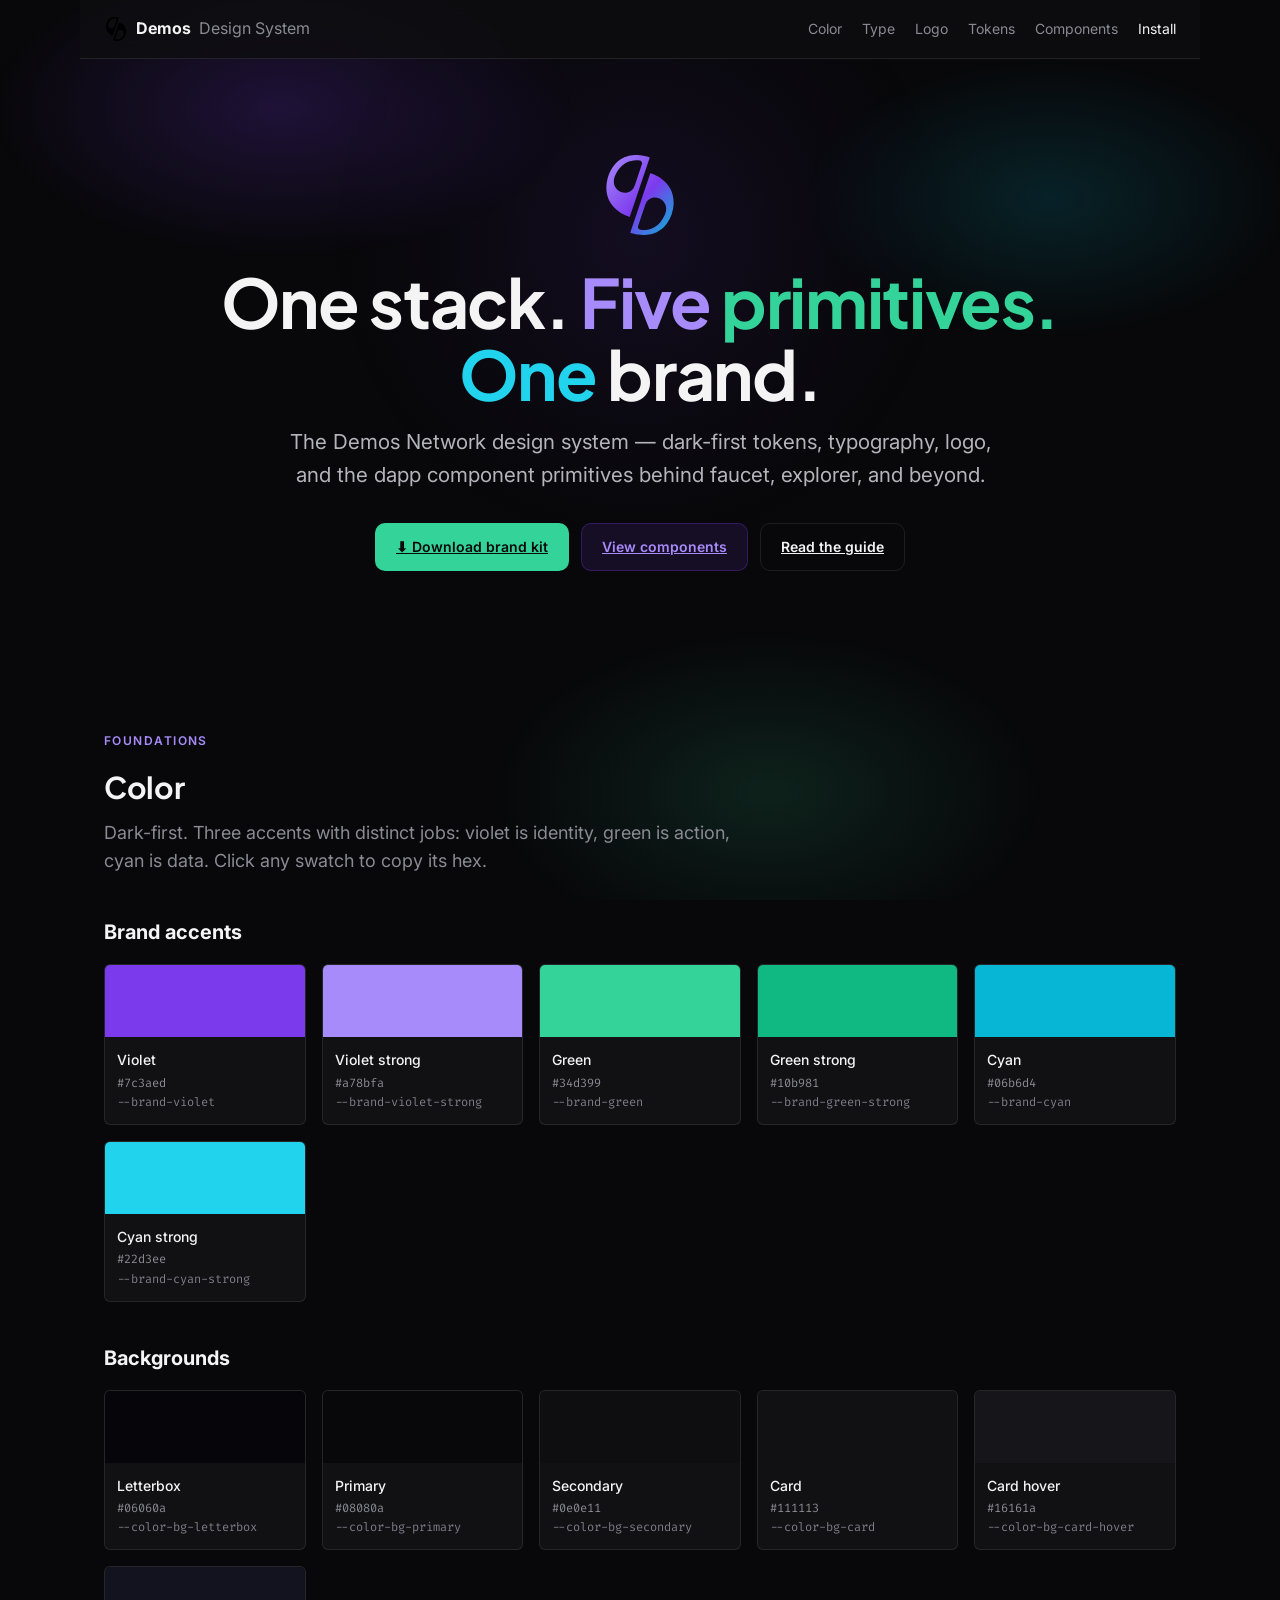
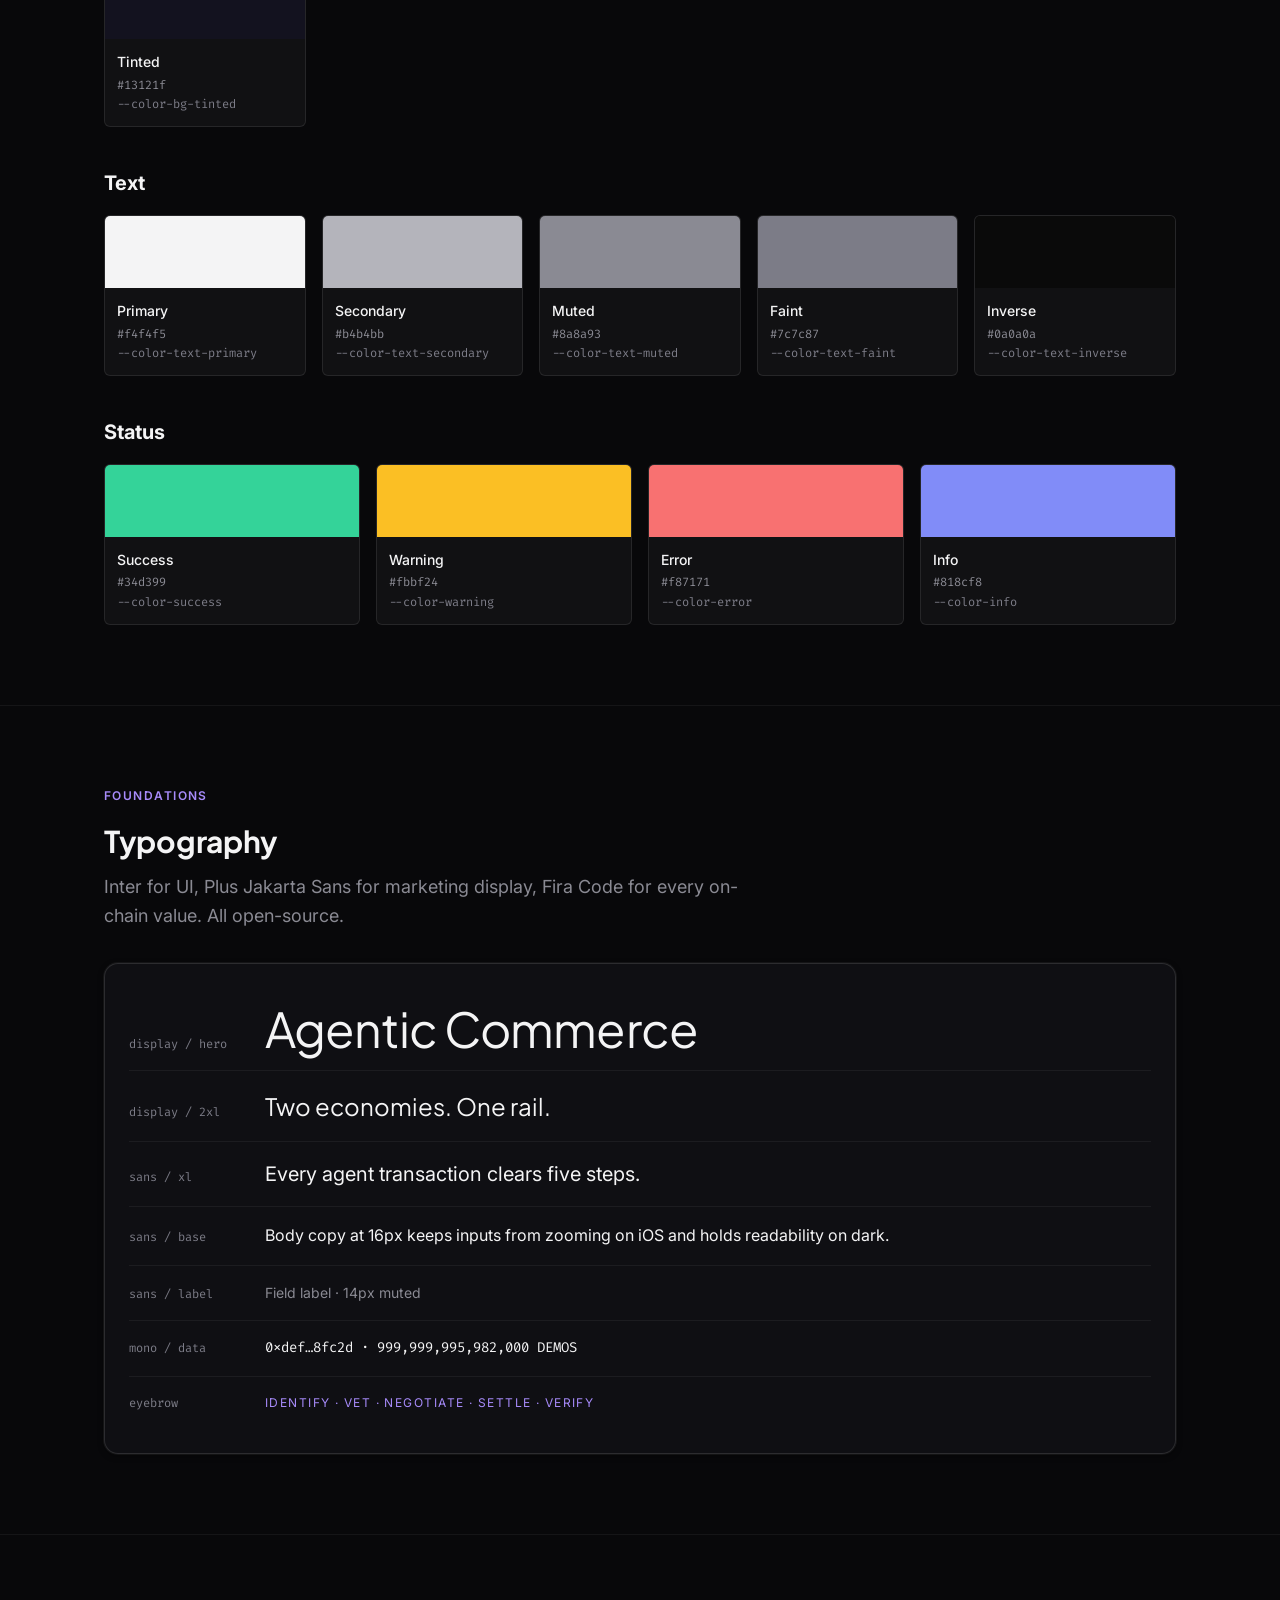
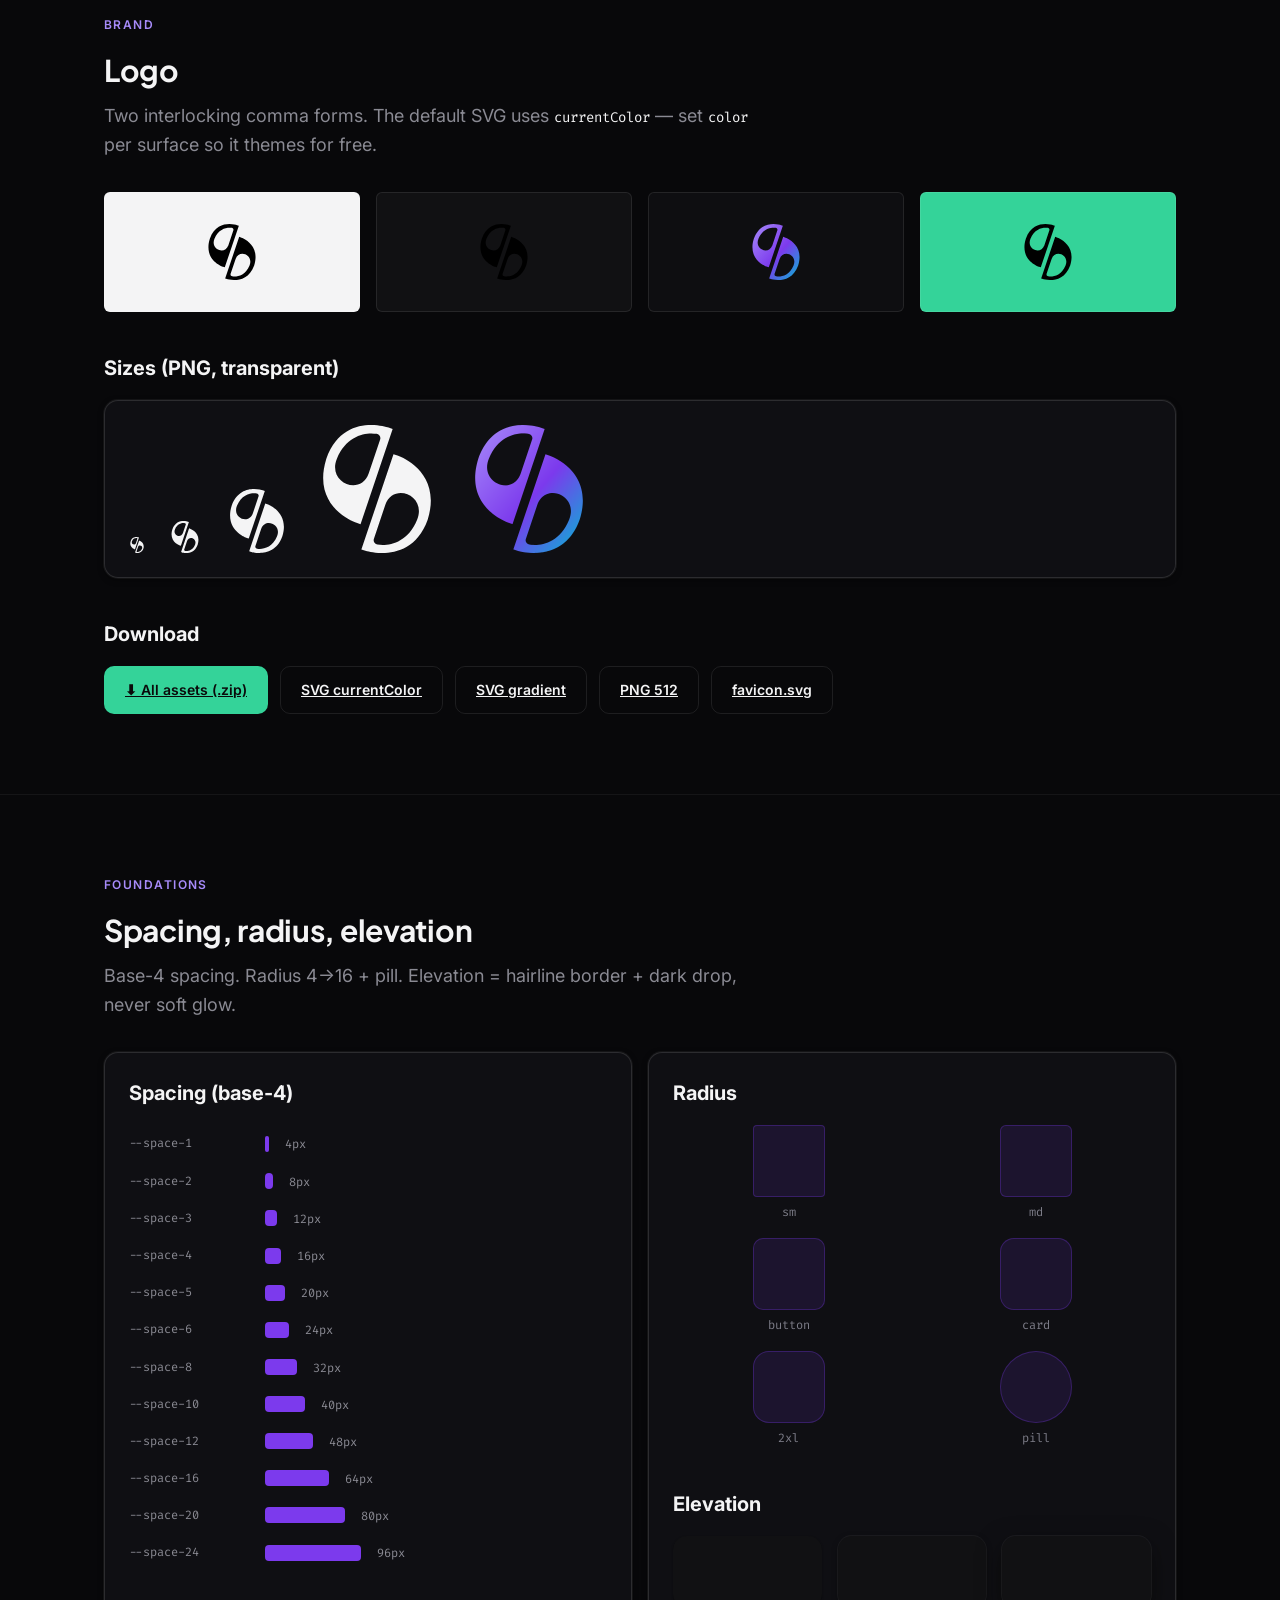
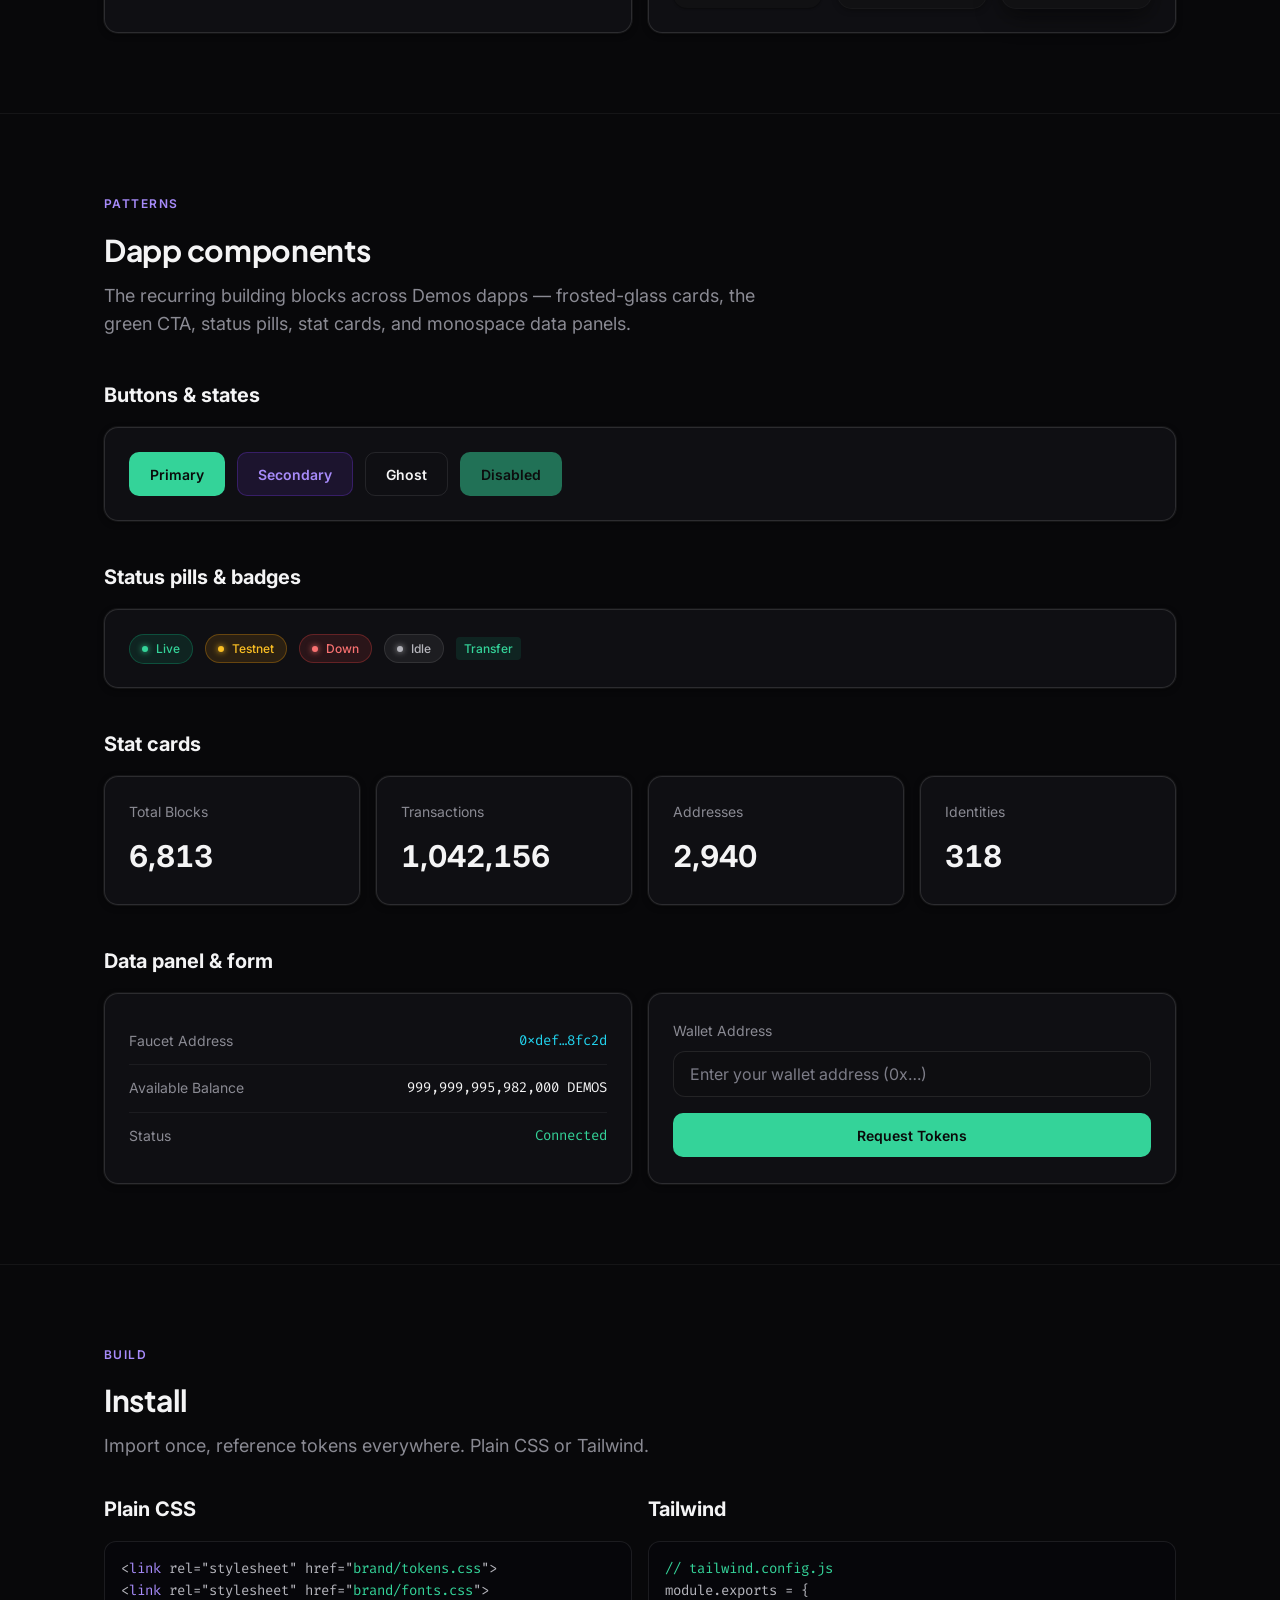
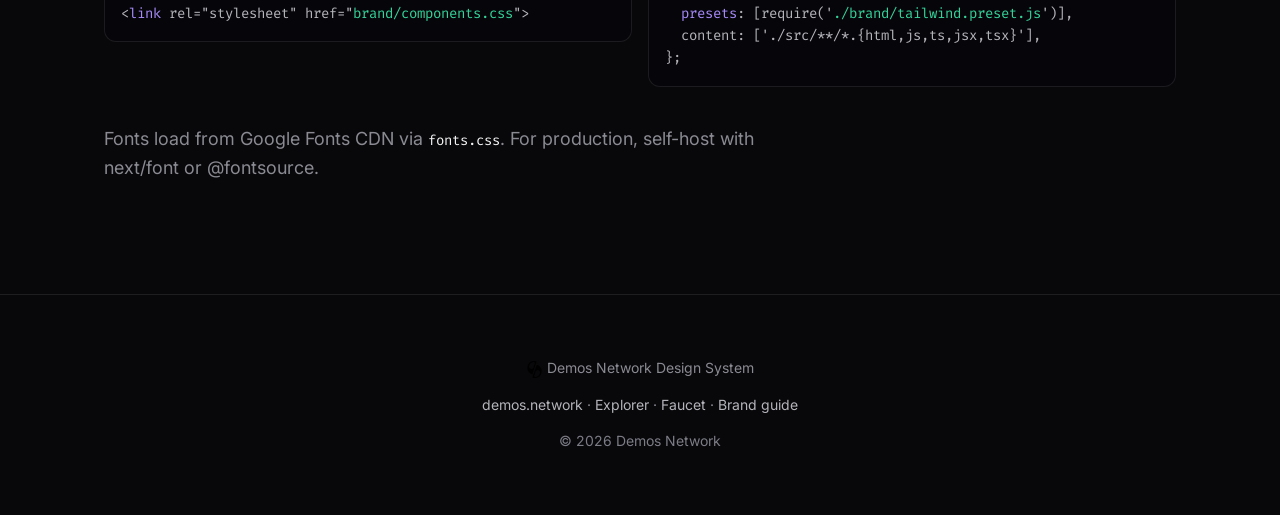
==== index.html @ 6163731b "Demos branding guide: tokens, components, logo, design system page" ====
<!doctype html>
<html lang="en">
<head>
<meta charset="utf-8">
<meta name="viewport" content="width=device-width, initial-scale=1">
<title>Demos Network — Design System</title>
<meta name="description" content="The Demos Network brand & design system: tokens, typography, logo, and dapp component primitives.">
<link rel="icon" href="./brand/assets/favicon.svg">
<link rel="stylesheet" href="./brand/tokens.css">
<link rel="stylesheet" href="./brand/fonts.css">
<link rel="stylesheet" href="./brand/components.css">
<style>
  *{ box-sizing:border-box; }
  html{ scroll-behavior:smooth; scroll-padding-top:72px; }
  body{ margin:0; }
  @media (prefers-reduced-motion: reduce){
    html{ scroll-behavior:auto; }
    *{ animation:none !important; transition:none !important; }
  }

  /* ambient brand glow fixed behind everything (so glass refracts) */
  body::before{
    content:""; position:fixed; inset:0; z-index:0; pointer-events:none;
    background:
      radial-gradient(38% 28% at 22% 12%, #7c3aed33 0%, #7c3aed00 60%),
      radial-gradient(32% 26% at 82% 22%, #06b6d426 0%, #06b6d400 60%),
      radial-gradient(36% 30% at 60% 88%, #34d39920 0%, #34d39900 60%);
  }

  /* layout */
  .container{ max-width:1120px; margin:0 auto; padding:0 var(--space-6); position:relative; z-index:1; }
  section{ padding:var(--space-20) 0; border-top:1px solid var(--color-border-subtle); position:relative; z-index:1; }
  section:first-of-type{ border-top:none; }
  .eyebrow{ text-transform:uppercase; letter-spacing:var(--tracking-wide); font-size:var(--text-caption);
    color:var(--brand-violet-strong); font-weight:var(--font-weight-semibold); margin:0 0 var(--space-3); }
  h2.sec{ font-family:var(--font-display); font-size:var(--text-3xl); color:var(--color-text-primary);
    margin:0 0 var(--space-2); letter-spacing:-0.01em; }
  .sec-lead{ color:var(--color-text-muted); max-width:60ch; margin:0 0 var(--space-8); font-size:var(--text-lg); }
  h3.sub{ color:var(--color-text-primary); font-size:var(--text-xl); margin:var(--space-10) 0 var(--space-4); }

  /* sticky site nav */
  .site-nav{ position:sticky; top:0; z-index:50; }
  .site-nav .dx-nav{ max-width:1120px; margin:0 auto; }
  .site-nav__links{ display:flex; gap:var(--space-5); margin-left:auto; }
  @media (max-width:760px){ .site-nav__links{ display:none; } }

  /* hero */
  .hero{ text-align:center; padding:var(--space-24) 0 var(--space-20); }
  .hero__mark{ height:80px; margin-bottom:var(--space-6); color:var(--color-text-primary); }
  .hero h1{ font-family:var(--font-display); font-size:var(--text-fluid-h2); line-height:1.05;
    letter-spacing:-0.02em; color:var(--color-text-primary); margin:0 auto var(--space-4); max-width:18ch; }
  .hero h1 .v{ color:var(--brand-violet-strong); } .hero h1 .g{ color:var(--brand-green); } .hero h1 .c{ color:var(--brand-cyan-strong); }
  .hero p{ color:var(--color-text-secondary); font-size:var(--text-fluid-body); max-width:54ch; margin:0 auto var(--space-8); }
  .hero__cta{ display:flex; gap:var(--space-3); justify-content:center; flex-wrap:wrap; }

  /* grids */
  .grid{ display:grid; gap:var(--space-4); }
  .grid-2{ grid-template-columns:repeat(auto-fit,minmax(280px,1fr)); }
  .grid-3{ grid-template-columns:repeat(auto-fit,minmax(220px,1fr)); }
  .grid-4{ grid-template-columns:repeat(auto-fit,minmax(180px,1fr)); }

  /* color swatch (click to copy) */
  .swatch{ cursor:pointer; border:1px solid var(--color-border); border-radius:var(--radius-md); overflow:hidden;
    background:var(--color-bg-card); transition:var(--transition); }
  .swatch:hover{ border-color:var(--color-border-hover); transform:translateY(-2px); }
  .swatch:focus-visible{ outline:none; box-shadow:var(--focus-ring); }
  .swatch__chip{ height:72px; }
  .swatch__meta{ padding:var(--space-3); }
  .swatch__name{ color:var(--color-text-primary); font-size:var(--text-label); font-weight:var(--font-weight-medium); }
  .swatch__val{ color:var(--color-text-muted); font-family:var(--font-mono); font-size:var(--text-caption); margin-top:2px; }
  .swatch__var{ color:var(--color-text-faint); font-family:var(--font-mono); font-size:var(--text-caption); }

  /* type specimen */
  .specimen{ padding:var(--space-4) 0; border-bottom:1px solid var(--color-border-subtle); display:flex;
    align-items:baseline; gap:var(--space-4); flex-wrap:wrap; }
  .specimen__tag{ color:var(--color-text-faint); font-family:var(--font-mono); font-size:var(--text-caption); width:120px; flex:none; }
  .specimen__text{ color:var(--color-text-primary); }

  /* token scale rows */
  .scale-row{ display:flex; align-items:center; gap:var(--space-4); padding:var(--space-2) 0; }
  .scale-row__name{ width:120px; flex:none; color:var(--color-text-muted); font-family:var(--font-mono); font-size:var(--text-caption); }
  .scale-bar{ background:var(--brand-violet); height:16px; border-radius:var(--radius-sm); }
  .radius-demo{ width:72px; height:72px; background:var(--brand-violet-soft); border:1px solid var(--brand-violet-border); }
  .elev-demo{ width:100%; height:72px; background:var(--color-bg-card); border-radius:var(--radius-card); }

  /* logo cells */
  .logo-cell{ display:flex; align-items:center; justify-content:center; height:120px;
    border-radius:var(--radius-md); border:1px solid var(--color-border); }
  .logo-cell img{ height:56px; }
  .logo-cell--light{ background:#f4f4f5; } .logo-cell--green{ background:var(--brand-green); }
  .logo-cell--card{ background:var(--color-bg-card); } .logo-cell--grad{ background:var(--color-bg-secondary); }
  .sizes{ display:flex; gap:var(--space-6); align-items:flex-end; flex-wrap:wrap; }

  /* code block */
  pre{ background:var(--color-bg-letterbox); border:1px solid var(--color-border); border-radius:var(--radius-xl);
    padding:var(--space-4); overflow:auto; color:var(--color-text-secondary); font-family:var(--font-mono);
    font-size:var(--text-label); line-height:1.6; }
  pre .c{ color:var(--brand-green); } pre .k{ color:var(--brand-violet-strong); }

  .row-wrap{ display:flex; gap:var(--space-3); flex-wrap:wrap; align-items:center; }

  /* per-component demo block with copy-code button */
  .demo{ position:relative; }
  .demo .copy-code{ position:absolute; top:var(--space-3); right:var(--space-3);
    display:inline-flex; align-items:center; gap:6px; padding:6px var(--space-3);
    background:var(--color-bg-hover); border:1px solid var(--color-border);
    border-radius:var(--radius-md); color:var(--color-text-muted);
    font-family:var(--font-sans); font-size:var(--text-caption); cursor:pointer;
    opacity:0; transition:var(--transition); z-index:2; }
  .demo:hover .copy-code, .demo .copy-code:focus-visible{ opacity:1; }
  .demo .copy-code:hover{ color:var(--color-text-primary); border-color:var(--color-border-hover); }
  .demo .copy-code.copied{ color:var(--brand-green); border-color:var(--brand-green-border); }
  @media (hover:none){ .demo .copy-code{ opacity:1; } } /* touch: always show */
  .footer{ text-align:center; color:var(--color-text-muted); font-size:var(--text-label);
    padding:var(--space-12) 0; border-top:1px solid var(--color-border); }
  .footer a{ color:var(--color-text-secondary); text-decoration:none; border-radius:var(--radius-sm); }
  .footer a:hover{ color:var(--color-text-primary); }
  .footer a:focus-visible{ outline:2px solid var(--color-focus-ring); outline-offset:3px; color:var(--color-text-primary); }

  /* toast for copy feedback */
  .toast{ position:fixed; bottom:var(--space-6); left:50%; transform:translateX(-50%) translateY(20px);
    background:var(--color-bg-card); border:1px solid var(--brand-green-border); color:var(--brand-green);
    padding:var(--space-3) var(--space-5); border-radius:var(--radius-pill); font-size:var(--text-label);
    opacity:0; transition:all .2s var(--ease-standard); z-index:100; pointer-events:none; box-shadow:var(--shadow-lg); }
  .toast.show{ opacity:1; transform:translateX(-50%) translateY(0); }
</style>
</head>
<body class="dx-app">

<div class="site-nav">
  <nav class="dx-nav">
    <span class="dx-nav__brand"><img class="dx-logo" src="./brand/assets/demos-logo.svg" alt=""> Demos <span style="color:var(--color-text-muted);font-weight:var(--font-weight-normal)">Design System</span></span>
    <div class="site-nav__links">
      <a class="dx-nav__link" href="#color">Color</a>
      <a class="dx-nav__link" href="#type">Type</a>
      <a class="dx-nav__link" href="#logo">Logo</a>
      <a class="dx-nav__link" href="#tokens">Tokens</a>
      <a class="dx-nav__link" href="#components">Components</a>
      <a class="dx-nav__link" href="#install">Install</a>
    </div>
  </nav>
</div>

<header class="container hero dx-glow">
  <img class="hero__mark" src="./brand/assets/demos-logo-gradient.svg" alt="Demos">
  <h1>One stack. <span class="v">Five</span> <span class="g">primitives.</span> <span class="c">One</span> brand.</h1>
  <p>The Demos Network design system — dark-first tokens, typography, logo, and the dapp component primitives behind faucet, explorer, and beyond.</p>
  <div class="hero__cta">
    <a class="dx-btn dx-btn--primary" href="./brand/assets/demos-brand-assets.zip" download>⬇ Download brand kit</a>
    <a class="dx-btn dx-btn--secondary" href="#components">View components</a>
    <a class="dx-btn dx-btn--ghost" href="./BRAND.md">Read the guide</a>
  </div>
</header>

<!-- COLOR -->
<section id="color"><div class="container">
  <p class="eyebrow">Foundations</p>
  <h2 class="sec">Color</h2>
  <p class="sec-lead">Dark-first. Three accents with distinct jobs: violet is identity, green is action, cyan is data. Click any swatch to copy its hex.</p>

  <h3 class="sub">Brand accents</h3>
  <div class="grid grid-4" id="sw-brand"></div>
  <h3 class="sub">Backgrounds</h3>
  <div class="grid grid-4" id="sw-bg"></div>
  <h3 class="sub">Text</h3>
  <div class="grid grid-4" id="sw-text"></div>
  <h3 class="sub">Status</h3>
  <div class="grid grid-4" id="sw-status"></div>
</div></section>

<!-- TYPE -->
<section id="type"><div class="container">
  <p class="eyebrow">Foundations</p>
  <h2 class="sec">Typography</h2>
  <p class="sec-lead">Inter for UI, Plus Jakarta Sans for marketing display, Fira Code for every on-chain value. All open-source.</p>

  <div class="dx-card">
    <div class="specimen"><span class="specimen__tag">display / hero</span><span class="specimen__text" style="font-family:var(--font-display);font-size:var(--text-hero);line-height:1.05;letter-spacing:-.02em">Agentic Commerce</span></div>
    <div class="specimen"><span class="specimen__tag">display / 2xl</span><span class="specimen__text" style="font-family:var(--font-display);font-size:var(--text-2xl)">Two economies. One rail.</span></div>
    <div class="specimen"><span class="specimen__tag">sans / xl</span><span class="specimen__text" style="font-size:var(--text-xl)">Every agent transaction clears five steps.</span></div>
    <div class="specimen"><span class="specimen__tag">sans / base</span><span class="specimen__text" style="font-size:var(--text-base)">Body copy at 16px keeps inputs from zooming on iOS and holds readability on dark.</span></div>
    <div class="specimen"><span class="specimen__tag">sans / label</span><span class="specimen__text" style="font-size:var(--text-label);color:var(--color-text-muted)">Field label · 14px muted</span></div>
    <div class="specimen"><span class="specimen__tag">mono / data</span><span class="specimen__text dx-mono dx-mono--accent">0xdef…8fc2d · 999,999,995,982,000 DEMOS</span></div>
    <div class="specimen" style="border:none"><span class="specimen__tag">eyebrow</span><span class="specimen__text" style="text-transform:uppercase;letter-spacing:var(--tracking-wide);font-size:var(--text-caption);color:var(--brand-violet-strong)">Identify · Vet · Negotiate · Settle · Verify</span></div>
  </div>
</div></section>

<!-- LOGO -->
<section id="logo"><div class="container">
  <p class="eyebrow">Brand</p>
  <h2 class="sec">Logo</h2>
  <p class="sec-lead">Two interlocking comma forms. The default SVG uses <code class="dx-mono">currentColor</code> — set <code class="dx-mono">color</code> per surface so it themes for free.</p>

  <div class="grid grid-4">
    <div class="logo-cell logo-cell--light"><img src="./brand/assets/demos-logo.svg" style="color:#111113" alt="on light"></div>
    <div class="logo-cell logo-cell--card"><img src="./brand/assets/demos-logo.svg" style="color:var(--color-text-primary)" alt="on card"></div>
    <div class="logo-cell logo-cell--grad"><img src="./brand/assets/demos-logo-gradient.svg" alt="gradient"></div>
    <div class="logo-cell logo-cell--green"><img src="./brand/assets/demos-logo.svg" style="color:var(--color-text-inverse)" alt="on green"></div>
  </div>

  <h3 class="sub">Sizes (PNG, transparent)</h3>
  <div class="dx-card sizes">
    <img src="./brand/assets/png/demos-logo-white-16.png" alt="16" title="16px">
    <img src="./brand/assets/png/demos-logo-white-32.png" alt="32" title="32px">
    <img src="./brand/assets/png/demos-logo-white-64.png" alt="64" title="64px">
    <img src="./brand/assets/png/demos-logo-white-128.png" alt="128" title="128px">
    <img src="./brand/assets/png/demos-logo-gradient-256.png" alt="256" title="256px" style="max-height:128px;width:auto">
  </div>

  <h3 class="sub">Download</h3>
  <div class="row-wrap">
    <a class="dx-btn dx-btn--primary" href="./brand/assets/demos-brand-assets.zip" download>⬇ All assets (.zip)</a>
    <a class="dx-btn dx-btn--ghost" href="./brand/assets/demos-logo.svg" download>SVG currentColor</a>
    <a class="dx-btn dx-btn--ghost" href="./brand/assets/demos-logo-gradient.svg" download>SVG gradient</a>
    <a class="dx-btn dx-btn--ghost" href="./brand/assets/png/demos-logo-white-512.png" download>PNG 512</a>
    <a class="dx-btn dx-btn--ghost" href="./brand/assets/favicon.svg" download>favicon.svg</a>
  </div>
</div></section>

<!-- TOKENS -->
<section id="tokens"><div class="container">
  <p class="eyebrow">Foundations</p>
  <h2 class="sec">Spacing, radius, elevation</h2>
  <p class="sec-lead">Base-4 spacing. Radius 4→16 + pill. Elevation = hairline border + dark drop, never soft glow.</p>

  <div class="grid grid-2">
    <div class="dx-card">
      <h3 class="sub" style="margin-top:0">Spacing (base-4)</h3>
      <div id="scale-space"></div>
    </div>
    <div class="dx-card">
      <h3 class="sub" style="margin-top:0">Radius</h3>
      <div class="grid grid-4" id="radius-demos"></div>
      <h3 class="sub">Elevation</h3>
      <div class="grid" style="grid-template-columns:1fr 1fr 1fr;gap:var(--space-4)">
        <div class="elev-demo" style="box-shadow:var(--shadow-sm)"></div>
        <div class="elev-demo" style="box-shadow:var(--shadow-md)"></div>
        <div class="elev-demo" style="box-shadow:var(--shadow-lg)"></div>
      </div>
    </div>
  </div>
</div></section>

<!-- COMPONENTS -->
<section id="components"><div class="container">
  <p class="eyebrow">Patterns</p>
  <h2 class="sec">Dapp components</h2>
  <p class="sec-lead">The recurring building blocks across Demos dapps — frosted-glass cards, the green CTA, status pills, stat cards, and monospace data panels.</p>

  <h3 class="sub">Buttons &amp; states</h3>
  <div class="dx-card demo"><div class="row-wrap">
    <button class="dx-btn dx-btn--primary">Primary</button>
    <button class="dx-btn dx-btn--secondary">Secondary</button>
    <button class="dx-btn dx-btn--ghost">Ghost</button>
    <button class="dx-btn dx-btn--primary" disabled>Disabled</button>
  </div>
  <template class="src">&lt;button class="dx-btn dx-btn--primary"&gt;Primary&lt;/button&gt;
&lt;button class="dx-btn dx-btn--secondary"&gt;Secondary&lt;/button&gt;
&lt;button class="dx-btn dx-btn--ghost"&gt;Ghost&lt;/button&gt;
&lt;button class="dx-btn dx-btn--primary" disabled&gt;Disabled&lt;/button&gt;</template></div>

  <h3 class="sub">Status pills &amp; badges</h3>
  <div class="dx-card demo"><div class="row-wrap">
    <span class="dx-pill">Live</span>
    <span class="dx-pill dx-pill--warning">Testnet</span>
    <span class="dx-pill dx-pill--error">Down</span>
    <span class="dx-pill dx-pill--neutral">Idle</span>
    <span class="dx-badge">Transfer</span>
  </div>
  <template class="src">&lt;span class="dx-pill"&gt;Live&lt;/span&gt;
&lt;span class="dx-pill dx-pill--warning"&gt;Testnet&lt;/span&gt;
&lt;span class="dx-pill dx-pill--error"&gt;Down&lt;/span&gt;
&lt;span class="dx-pill dx-pill--neutral"&gt;Idle&lt;/span&gt;
&lt;span class="dx-badge"&gt;Transfer&lt;/span&gt;</template></div>

  <h3 class="sub">Stat cards</h3>
  <div class="demo">
    <div class="grid grid-4">
      <div class="dx-card dx-stat"><span class="dx-stat__label">Total Blocks</span><span class="dx-stat__value">6,813</span></div>
      <div class="dx-card dx-stat"><span class="dx-stat__label">Transactions</span><span class="dx-stat__value">1,042,156</span></div>
      <div class="dx-card dx-stat"><span class="dx-stat__label">Addresses</span><span class="dx-stat__value">2,940</span></div>
      <div class="dx-card dx-stat"><span class="dx-stat__label">Identities</span><span class="dx-stat__value">318</span></div>
    </div>
    <template class="src">&lt;div class="dx-card dx-stat"&gt;
  &lt;span class="dx-stat__label"&gt;Total Blocks&lt;/span&gt;
  &lt;span class="dx-stat__value"&gt;6,813&lt;/span&gt;
&lt;/div&gt;</template>
  </div>

  <h3 class="sub">Data panel &amp; form</h3>
  <div class="grid grid-2">
    <div class="dx-card demo">
      <div class="dx-row"><span class="dx-row__label">Faucet Address</span><span class="dx-mono dx-mono--cyan">0xdef…8fc2d</span></div>
      <div class="dx-row"><span class="dx-row__label">Available Balance</span><span class="dx-mono">999,999,995,982,000 DEMOS</span></div>
      <div class="dx-row" style="border:none"><span class="dx-row__label">Status</span><span class="dx-mono dx-mono--accent">Connected</span></div>
      <template class="src">&lt;div class="dx-card"&gt;
  &lt;div class="dx-row"&gt;
    &lt;span class="dx-row__label"&gt;Faucet Address&lt;/span&gt;
    &lt;span class="dx-mono dx-mono--cyan"&gt;0xdef…8fc2d&lt;/span&gt;
  &lt;/div&gt;
  &lt;div class="dx-row" style="border:none"&gt;
    &lt;span class="dx-row__label"&gt;Status&lt;/span&gt;
    &lt;span class="dx-mono dx-mono--accent"&gt;Connected&lt;/span&gt;
  &lt;/div&gt;
&lt;/div&gt;</template>
    </div>
    <div class="dx-card demo">
      <label class="dx-row__label" for="addr2">Wallet Address</label>
      <input id="addr2" class="dx-input" placeholder="Enter your wallet address (0x…)" style="margin:var(--space-2) 0 var(--space-4)">
      <button class="dx-btn dx-btn--primary" style="width:100%">Request Tokens</button>
      <template class="src">&lt;label class="dx-row__label" for="addr"&gt;Wallet Address&lt;/label&gt;
&lt;input id="addr" class="dx-input" placeholder="Enter your wallet address (0x…)"&gt;
&lt;button class="dx-btn dx-btn--primary"&gt;Request Tokens&lt;/button&gt;</template>
    </div>
  </div>
</div></section>

<!-- INSTALL -->
<section id="install"><div class="container">
  <p class="eyebrow">Build</p>
  <h2 class="sec">Install</h2>
  <p class="sec-lead">Import once, reference tokens everywhere. Plain CSS or Tailwind.</p>

  <div class="grid grid-2">
    <div>
      <h3 class="sub" style="margin-top:0">Plain CSS</h3>
<pre>&lt;<span class="k">link</span> rel="stylesheet" href="<span class="c">brand/tokens.css</span>"&gt;
&lt;<span class="k">link</span> rel="stylesheet" href="<span class="c">brand/fonts.css</span>"&gt;
&lt;<span class="k">link</span> rel="stylesheet" href="<span class="c">brand/components.css</span>"&gt;</pre>
    </div>
    <div>
      <h3 class="sub" style="margin-top:0">Tailwind</h3>
<pre><span class="c">// tailwind.config.js</span>
module.exports = {
  <span class="k">presets</span>: [require('<span class="c">./brand/tailwind.preset.js</span>')],
  content: ['./src/**/*.{html,js,ts,jsx,tsx}'],
};</pre>
    </div>
  </div>
  <p class="sec-lead" style="margin-top:var(--space-6)">Fonts load from Google Fonts CDN via <code class="dx-mono">fonts.css</code>. For production, self-host with next/font or @fontsource.</p>
</div></section>

<footer class="footer">
  <p><img class="dx-logo" src="./brand/assets/demos-logo.svg" alt="" style="height:1.2em;color:var(--color-text-secondary)"> Demos Network Design System</p>
  <p><a href="https://demos.network">demos.network</a> · <a href="https://scan.demos.network">Explorer</a> · <a href="https://faucet.demos.sh">Faucet</a> · <a href="./BRAND.md">Brand guide</a></p>
  <p style="color:var(--color-text-faint)">© 2026 Demos Network</p>
</footer>

<div class="toast" id="toast" role="status" aria-live="polite"></div>

<script>
const COLORS = {
  brand: [
    ['Violet','#7c3aed','--brand-violet'], ['Violet strong','#a78bfa','--brand-violet-strong'],
    ['Green','#34d399','--brand-green'], ['Green strong','#10b981','--brand-green-strong'],
    ['Cyan','#06b6d4','--brand-cyan'], ['Cyan strong','#22d3ee','--brand-cyan-strong'],
  ],
  bg: [
    ['Letterbox','#06060a','--color-bg-letterbox'], ['Primary','#08080a','--color-bg-primary'],
    ['Secondary','#0e0e11','--color-bg-secondary'], ['Card','#111113','--color-bg-card'],
    ['Card hover','#16161a','--color-bg-card-hover'], ['Tinted','#13121f','--color-bg-tinted'],
  ],
  text: [
    ['Primary','#f4f4f5','--color-text-primary'], ['Secondary','#b4b4bb','--color-text-secondary'],
    ['Muted','#8a8a93','--color-text-muted'], ['Faint','#7c7c87','--color-text-faint'],
    ['Inverse','#0a0a0a','--color-text-inverse'],
  ],
  status: [
    ['Success','#34d399','--color-success'], ['Warning','#fbbf24','--color-warning'],
    ['Error','#f87171','--color-error'], ['Info','#818cf8','--color-info'],
  ],
};
function swatch([name,hex,varname]){
  return `<div class="swatch" data-copy="${hex}" role="button" tabindex="0" aria-label="Copy ${name} ${hex}">
    <div class="swatch__chip" style="background:${hex}"></div>
    <div class="swatch__meta">
      <div class="swatch__name">${name}</div>
      <div class="swatch__val">${hex}</div>
      <div class="swatch__var">${varname}</div>
    </div></div>`;
}
for(const [k,list] of Object.entries(COLORS)){
  document.getElementById('sw-'+k).innerHTML = list.map(swatch).join('');
}

// spacing scale bars
const SPACE = [[1,4],[2,8],[3,12],[4,16],[5,20],[6,24],[8,32],[10,40],[12,48],[16,64],[20,80],[24,96]];
document.getElementById('scale-space').innerHTML = SPACE.map(([n,px])=>
  `<div class="scale-row"><span class="scale-row__name">--space-${n}</span>
   <div class="scale-bar" style="width:${px}px"></div>
   <span class="swatch__val">${px}px</span></div>`).join('');

// radius demos
const RADII = [['sm','4px'],['md','6px'],['button','10px'],['card','14px'],['2xl','16px'],['pill','9999px']];
document.getElementById('radius-demos').innerHTML = RADII.map(([n,v])=>
  `<div style="text-align:center"><div class="radius-demo" style="border-radius:var(--radius-${n});margin:0 auto"></div>
   <div class="swatch__var" style="margin-top:6px">${n}</div></div>`).join('');

// toast helper
const toast = document.getElementById('toast');
let toastTimer;
function showToast(msg){
  toast.textContent = msg;
  toast.classList.add('show');
  clearTimeout(toastTimer);
  toastTimer = setTimeout(()=>toast.classList.remove('show'), 1400);
}

// per-component copy-code: inject a button into every .demo with a <template.src>
document.querySelectorAll('.demo').forEach(demo=>{
  const tpl = demo.querySelector('template.src');
  if(!tpl) return;
  let btn = demo.querySelector('.copy-code');
  if(!btn){ btn = document.createElement('button'); btn.type='button';
    btn.className='copy-code'; btn.textContent='Copy code'; demo.prepend(btn); }
  btn.addEventListener('click', async ()=>{
    const code = tpl.innerHTML.replace(/&lt;/g,'<').replace(/&gt;/g,'>').replace(/&amp;/g,'&').trim();
    try{ await navigator.clipboard.writeText(code); }catch(_){}
    btn.textContent='Copied ✓'; btn.classList.add('copied');
    showToast('Component code copied');
    setTimeout(()=>{ btn.textContent='Copy code'; btn.classList.remove('copied'); }, 1400);
  });
});

// click-to-copy color swatches (keyboard-accessible: role=button + Enter/Space)
function copySwatch(sw){
  const val = sw.dataset.copy;
  navigator.clipboard?.writeText(val);
  showToast('Copied ' + val);
}
document.addEventListener('click', e=>{
  const sw = e.target.closest('[data-copy]');
  if(sw) copySwatch(sw);
});
document.addEventListener('keydown', e=>{
  if(e.key!=='Enter' && e.key!==' ') return;
  const sw = e.target.closest('[data-copy]');
  if(!sw) return;
  e.preventDefault();
  copySwatch(sw);
});

// active nav link on scroll
const links = [...document.querySelectorAll('.site-nav__links a')];
const obs = new IntersectionObserver(entries=>{
  entries.forEach(en=>{
    if(en.isIntersecting){
      links.forEach(l=>l.removeAttribute('aria-current'));
      const a = links.find(l=>l.getAttribute('href')==='#'+en.target.id);
      a?.setAttribute('aria-current','page');
    }
  });
}, {rootMargin:'-40% 0px -55% 0px'});
document.querySelectorAll('section[id]').forEach(s=>obs.observe(s));
</script>
</body>
</html>
---- brand/tokens.css ----
/*
 * Demos Network — Brand Design Tokens
 * Extracted from demos.network, scan.demos.network, faucet.demos.sh, kynesys.xyz
 * Dark-first. These :root variables are the canonical source of truth.
 *
 * Usage: import this file once at app root, then reference var(--color-*) everywhere.
 * Tailwind users: see tailwind.preset.js (maps these to theme()).
 */

:root {
  color-scheme: dark;

  /* ── Brand palette ─────────────────────────────────────────────── */
  /* Primary accent: violet (brand identity, glows, focus, links)      */
  --brand-violet:          #7c3aed;
  --brand-violet-strong:   #a78bfa; /* lighter, for text-on-dark        */
  --brand-violet-soft:     #7c3aed1f; /* 12% — subtle fills             */
  --brand-violet-border:   #7c3aed4d; /* 30% — borders                  */
  /* Note: focus rings use --color-focus-ring (#a78bfacc), not raw violet —
     a 32%-alpha violet on near-black gives ~1.3:1 and fails WCAG SC 1.4.11. */

  /* Action accent: emerald (primary CTAs, success, "live")            */
  --brand-green:           #34d399;
  --brand-green-strong:    #10b981;
  --brand-green-soft:      #10b9811f;
  --brand-green-border:    #10b9814d;

  /* Secondary accent: cyan (data highlights, secondary emphasis)      */
  --brand-cyan:            #06b6d4;
  --brand-cyan-strong:     #22d3ee;
  --brand-cyan-soft:       #06b6d41f;
  --brand-cyan-border:     #06b6d44d;

  /* ── Backgrounds (near-black, layered) ─────────────────────────── */
  --color-bg-letterbox:    #06060a; /* deepest, page chrome / letterbox */
  --color-bg-primary:      #08080a; /* app background                   */
  --color-bg-base:         #0a0a0a; /* alt base                         */
  --color-bg-secondary:    #0e0e11; /* raised surface / glass           */
  --color-bg-card:         #111113; /* cards, panels                    */
  --color-bg-card-hover:   #16161a; /* card hover                       */
  --color-bg-hover:        #1d1d22; /* interactive hover                */
  --color-bg-tinted:       #13121f; /* violet-tinted surface            */

  /* Frosted-glass surfaces (translucent + backdrop-blur). Sit these over
     the violet glow / textured bg so the blur has something to refract. */
  --glass-card:            #14141aa6; /* ~65% — cards                     */
  --glass-card-hover:      #1a1a22bf; /* ~75%                             */
  --glass-panel:           #0e0e11cc; /* ~80% — nav / sticky panels       */
  --glass-border:          #ffffff1f; /* slightly brighter edge for glass */

  /* ── Text ──────────────────────────────────────────────────────── */
  --color-text-primary:    #f4f4f5; /* headings, key text               */
  --color-text-secondary:  #b4b4bb; /* body                             */
  --color-text-muted:      #8a8a93; /* labels, captions                 */
  --color-text-faint:      #7c7c87; /* placeholders, disabled — AA 4.5:1 on bg-secondary/card/primary */
  --color-text-inverse:    #0a0a0a; /* text on green/light buttons      */

  /* ── Borders (white at low alpha — the dark-UI hairline) ────────── */
  --color-border-subtle:   #ffffff0e; /* 5%                             */
  --color-border:          #ffffff17; /* 9% — default                   */
  --color-border-strong:   #ffffff26; /* 15%                            */
  --color-border-hover:    #ffffff29; /* 16%                            */

  /* ── Semantic status ───────────────────────────────────────────── */
  --color-success:         #34d399;
  --color-success-soft:    #10b9811f;
  --color-success-muted:   #34d39921;
  --color-warning:         #fbbf24;
  --color-warning-soft:    #f59e0b1f;
  --color-warning-muted:   #fbbf2421;
  --color-error:           #f87171;
  --color-error-soft:      #ef44441f;
  --color-error-muted:     #f8717121;
  --color-info:            #818cf8;
  --color-info-soft:       #3b82f61f;
  --color-info-muted:      #818cf824;

  /* ── Focus ─────────────────────────────────────────────────────── */
  /* Two-layer ring: 1px dark offset separates the ring from the control,
     then a 3px violet glow. The violet alone (~1.3:1 on near-black) fails
     WCAG 2.2 SC 1.4.11 (3:1 for focus indicators); the dark offset + a
     higher-opacity violet make it visible on any surface. */
  --color-focus-ring:      #a78bfacc; /* violet-strong @ 80% — 3:1+ on dark */
  --focus-ring:            0 0 0 1px var(--color-bg-primary), 0 0 0 3px var(--color-focus-ring);

  /* ── Gradients (signature violet radial glow) ──────────────────── */
  --glow-hero:    radial-gradient(60% 50% at 50% 35%, #7c3aed1a 0%, #7c3aed00 65%);
  --glow-ambient: radial-gradient(520px at 50% 30%, #7c3aed1a, #7c3aed08 35%, #00000000 60%);
  --vignette:     radial-gradient(75% 55%, #00000000 0%, #000000b3 100%);

  /* ── Typography ────────────────────────────────────────────────── */
  /* UI / app text (dapps): Inter. Display (marketing): Plus Jakarta.  */
  --font-sans:    "Inter", -apple-system, BlinkMacSystemFont, "Segoe UI", Roboto, sans-serif;
  --font-display: "Plus Jakarta Sans", "Inter", system-ui, -apple-system, sans-serif;
  --font-mono:    "SF Mono", "Fira Code", "Source Code Pro", "Fira Mono", Menlo, Monaco, monospace;

  --font-weight-normal:   400;
  --font-weight-medium:   500;
  --font-weight-semibold: 600;
  --font-weight-bold:     700;

  /* Type scale (rem). Fluid clamps for hero/headings on marketing.    */
  --text-caption:   0.75rem;   /* 12px */
  --text-label:     0.875rem;  /* 14px */
  --text-base:      1rem;      /* 16px — min body, prevents iOS zoom    */
  --text-lg:        1.125rem;  /* 18px */
  --text-xl:        1.25rem;   /* 20px */
  --text-2xl:       1.5rem;    /* 24px */
  --text-3xl:       1.875rem;  /* 30px */
  --text-hero:      3rem;      /* 48px */

  --leading-tight:  1.1;
  --leading-snug:   1.35;
  --leading-normal: 1.5;
  --leading-body:   1.6;

  --tracking-tight: -0.02em;   /* hero/display */
  --tracking-wide:  0.12em;    /* uppercase eyebrows / kynesys editorial */

  /* Fluid (marketing pages) */
  --text-fluid-hero: clamp(1.375rem, 0.9rem + 2.4vw, 2.5rem);
  --text-fluid-h2:   clamp(2rem, 1.2rem + 4vw, 4.25rem);
  --text-fluid-h3:   clamp(1.25rem, 1rem + 1.4vw, 2rem);
  --text-fluid-body: clamp(0.95rem, 0.85rem + 0.55vw, 1.3rem);

  /* ── Spacing (base-4 grid) ─────────────────────────────────────── */
  --space-1:  4px;
  --space-2:  8px;
  --space-3:  12px;
  --space-4:  16px;
  --space-5:  20px;
  --space-6:  24px;
  --space-8:  32px;
  --space-10: 40px;
  --space-12: 48px;
  --space-16: 64px;
  --space-20: 80px;
  --space-24: 96px;
  --space-32: 128px;
  --space-card-padding: 24px;

  /* ── Radius ────────────────────────────────────────────────────── */
  --radius-sm:     4px;   /* badges               */
  --radius-md:     6px;   /* chips, small inputs  */
  --radius-lg:     8px;   /* buttons (compact)    */
  --radius-button: 10px;  /* primary buttons      */
  --radius-xl:     12px;  /* inputs, small cards  */
  --radius-card:   14px;  /* cards, panels        */
  --radius-2xl:    16px;  /* large surfaces       */
  --radius-pill:   9999px;/* pills, status, avatar*/

  /* ── Elevation (hairline border + dark drop — the dark-UI shadow) ─ */
  --shadow-sm: 0 1px 2px #0006;
  --shadow-md: 0 0 0 1px #ffffff0e, 0 2px 6px #0006;
  --shadow-lg: 0 0 0 1px #ffffff0e, 0 8px 24px #00000080;

  /* ── Blur (glass surfaces) ─────────────────────────────────────── */
  --blur-sm:  8px;
  --blur-md:  12px;
  --blur-2xl: 40px;

  /* ── Motion (keep brief; respect reduced-motion) ───────────────── */
  --ease-standard: cubic-bezier(0.4, 0, 0.2, 1);
  --duration-fast: 150ms;
  --duration-base: 250ms;
  --transition:    all var(--duration-base) var(--ease-standard);
}

/* Optional light mode. Demos is dark-first; this is a sane fallback,
   not a primary target. Override only what changes. */
@media (prefers-color-scheme: light) {
  :root.supports-light {
    color-scheme: light;
    --color-bg-letterbox:   #f4f4f5;
    --color-bg-primary:     #ffffff;
    --color-bg-base:        #ffffff;
    --color-bg-secondary:   #f8f9fa;
    --color-bg-card:        #ffffff;
    --color-bg-card-hover:  #f4f4f5;
    --color-text-primary:   #111113;
    --color-text-secondary: #3f3f46;
    --color-text-muted:     #71717a;
    --color-text-faint:     #a1a1aa;
    --color-text-inverse:   #ffffff;
    --color-border-subtle:  #0000000a;
    --color-border:         #00000014;
    --color-border-strong:  #00000026;
    --color-border-hover:   #00000029;
    --shadow-md: 0 0 0 1px #0000000f, 0 2px 6px #0000001a;
    --shadow-lg: 0 0 0 1px #0000000f, 0 8px 24px #00000026;
  }
}

@media (prefers-reduced-motion: reduce) {
  :root {
    --duration-fast: 0ms;
    --duration-base: 0ms;
  }
  html { scroll-behavior: auto; }
}
---- brand/fonts.css ----
/*
 * Demos Network — Font stacks
 *
 * Fonts used across Demos properties (all open-source, Google Fonts):
 *   Inter             — UI / app text (dapps: faucet, explorer). The default.
 *   Plus Jakarta Sans — display / marketing headings (demos.network).
 *   Fira Code         — monospace (hashes, addresses, amounts, code).
 *
 * Pick ONE load method:
 *
 * A) Link tag (simplest — paste into <head>):
 *    <link rel="preconnect" href="https://fonts.googleapis.com">
 *    <link rel="preconnect" href="https://fonts.gstatic.com" crossorigin>
 *    <link href="https://fonts.googleapis.com/css2?family=Inter:wght@400;500;600;700&family=Plus+Jakarta+Sans:wght@500;600;700&family=Fira+Code:wght@400;500&display=swap" rel="stylesheet">
 *
 * B) @import (this file). Less optimal for performance than the link tags above.
 *
 * C) next/font or @fontsource — recommended for production (self-hosted, no FOUT).
 *    e.g. `import { Inter } from 'next/font/google'`.
 *
 * The font stacks below already fall back to system fonts if web fonts fail,
 * so the UI stays on-brand-ish even offline.
 */

@import url('https://fonts.googleapis.com/css2?family=Inter:wght@400;500;600;700&family=Plus+Jakarta+Sans:wght@500;600;700&family=Fira+Code:wght@400;500&display=swap');

/* Apply the base stacks. tokens.css defines the --font-* variables. */
html {
  font-family: var(--font-sans);
  -webkit-font-smoothing: antialiased;
  text-rendering: optimizeLegibility;
}

code, pre, kbd, samp, .font-mono {
  font-family: var(--font-mono);
  font-variant-ligatures: none; /* keep hashes/addresses unambiguous */
}
---- brand/components.css ----
/*
 * Demos Network — Component primitives (vanilla CSS, framework-agnostic)
 * Built on tokens.css. These are the recurring dapp patterns observed across
 * faucet.demos.sh and scan.demos.network. Copy what you need; rename freely.
 *
 * Class prefix `dx-` = Demos eXperience.
 */

/* ── App shell ─────────────────────────────────────────────────── */
.dx-app {
  min-height: 100vh;
  background: var(--color-bg-primary);
  color: var(--color-text-secondary);
  font-family: var(--font-sans);
  font-size: var(--text-base);
  line-height: var(--leading-body);
}

/* Signature ambient violet glow behind hero/page content */
.dx-glow {
  position: relative;
}
.dx-glow::before {
  content: "";
  position: absolute;
  inset: 0;
  background: var(--glow-ambient);
  pointer-events: none;
  z-index: 0;
}
.dx-glow > * { position: relative; z-index: 1; }

/* ── Card / panel (frosted glass) ──────────────────────────────── */
.dx-card {
  background: var(--glass-card);
  border: 1px solid var(--glass-border);
  border-radius: var(--radius-card);
  padding: var(--space-card-padding);
  box-shadow: var(--shadow-md);
  -webkit-backdrop-filter: blur(var(--blur-md));
  backdrop-filter: blur(var(--blur-md));
}
.dx-card--hover:hover {
  background: var(--glass-card-hover);
  border-color: var(--color-border-hover);
}
/* Opaque fallback for browsers without backdrop-filter (older Firefox). */
@supports not ((backdrop-filter: blur(1px)) or (-webkit-backdrop-filter: blur(1px))) {
  .dx-card { background: var(--color-bg-card); }
  .dx-card--hover:hover { background: var(--color-bg-card-hover); }
}

/* ── Logo ──────────────────────────────────────────────────────── */
.dx-logo {
  display: inline-block;
  height: 1.5em;        /* scales with surrounding font-size */
  width: auto;
  color: var(--color-text-primary); /* currentColor svg inherits this */
  vertical-align: middle;
}

/* ── Buttons ───────────────────────────────────────────────────── */
.dx-btn {
  display: inline-flex;
  align-items: center;
  justify-content: center;
  gap: var(--space-2);
  min-height: 44px;            /* a11y touch target */
  padding: var(--space-3) var(--space-5);
  border-radius: var(--radius-button);
  font-family: var(--font-sans);
  font-size: var(--text-label);
  font-weight: var(--font-weight-semibold);
  cursor: pointer;
  border: 1px solid transparent;
  transition: var(--transition);
}
.dx-btn:focus-visible { outline: none; box-shadow: var(--focus-ring); }
.dx-btn:disabled { opacity: 0.5; cursor: not-allowed; }

/* Primary = solid emerald, dark text (the faucet "Request Tokens" CTA) */
.dx-btn--primary {
  background: var(--brand-green);
  color: var(--color-text-inverse);
}
.dx-btn--primary:hover:not(:disabled) { background: var(--brand-green-strong); }

/* Secondary = violet-tinted, light text */
.dx-btn--secondary {
  background: var(--brand-violet-soft);
  border-color: var(--brand-violet-border);
  color: var(--brand-violet-strong);
}
.dx-btn--secondary:hover:not(:disabled) { background: var(--color-bg-hover); }

/* Ghost = transparent, hairline border */
.dx-btn--ghost {
  background: transparent;
  border-color: var(--color-border);
  color: var(--color-text-primary);
}
.dx-btn--ghost:hover:not(:disabled) { background: var(--color-bg-hover); }

/* ── Status pill (the "Live" / "Testnet" / "Connected" badge) ──── */
.dx-pill {
  display: inline-flex;
  align-items: center;
  gap: var(--space-2);
  padding: var(--space-1) var(--space-3);
  border-radius: var(--radius-pill);
  font-size: var(--text-caption);
  font-weight: var(--font-weight-medium);
  background: var(--color-success-soft);
  border: 1px solid var(--brand-green-border);
  color: var(--brand-green);
}
.dx-pill::before {
  content: "";
  width: 6px; height: 6px;
  border-radius: 50%;
  background: currentColor;
  box-shadow: 0 0 6px currentColor;  /* subtle live-dot glow */
}
.dx-pill--warning { background: var(--color-warning-soft); border-color: #f59e0b4d; color: var(--color-warning); }
.dx-pill--error   { background: var(--color-error-soft);   border-color: #ef44444d; color: var(--color-error); }
.dx-pill--neutral { background: #ffffff0f; border-color: var(--color-border); color: var(--color-text-secondary); }

/* ── Stat card (explorer: label + big number + icon) ──────────── */
.dx-stat {
  display: flex;
  flex-direction: column;
  gap: var(--space-2);
}
.dx-stat__label {
  font-size: var(--text-label);
  color: var(--color-text-muted);
}
.dx-stat__value {
  font-size: var(--text-3xl);
  font-weight: var(--font-weight-bold);
  color: var(--color-text-primary);
  font-variant-numeric: tabular-nums;
}

/* ── Data row (explorer block/tx lists, faucet info rows) ──────── */
.dx-row {
  display: flex;
  align-items: center;
  justify-content: space-between;
  gap: var(--space-3);
  padding: var(--space-3) 0;
  border-bottom: 1px solid var(--color-border-subtle);
}
.dx-row__label { color: var(--color-text-muted); font-size: var(--text-label); }
/* Hashes, addresses, amounts always monospace */
.dx-mono {
  font-family: var(--font-mono);
  font-size: var(--text-label);
  color: var(--color-text-primary);
}
.dx-mono--accent { color: var(--brand-green); }     /* addresses / success values */
.dx-mono--cyan   { color: var(--brand-cyan-strong); }

/* ── Input (faucet wallet-address field) ──────────────────────── */
.dx-input {
  width: 100%;
  min-height: 44px;
  padding: var(--space-3) var(--space-4);
  background: var(--color-bg-secondary);
  border: 1px solid var(--color-border);
  border-radius: var(--radius-xl);
  color: var(--color-text-primary);
  font-family: var(--font-sans);
  font-size: var(--text-base);     /* 16px — no iOS zoom */
  transition: var(--transition);
}
.dx-input::placeholder { color: var(--color-text-faint); }
.dx-input:focus {
  outline: none;
  border-color: var(--brand-violet-border);
  box-shadow: var(--focus-ring);
}

/* ── Top nav bar (explorer) ────────────────────────────────────── */
.dx-nav {
  display: flex;
  align-items: center;
  gap: var(--space-6);
  padding: var(--space-4) var(--space-6);
  background: var(--glass-panel);
  border-bottom: 1px solid var(--color-border);
  -webkit-backdrop-filter: blur(var(--blur-md));
  backdrop-filter: blur(var(--blur-md));
}
.dx-nav__brand {
  display: flex; align-items: center; gap: var(--space-2);
  font-weight: var(--font-weight-bold);
  color: var(--color-text-primary);
}
.dx-nav__link {
  color: var(--color-text-muted);
  font-size: var(--text-label);
  text-decoration: none;
  transition: var(--transition);
}
.dx-nav__link:hover, .dx-nav__link[aria-current="page"] { color: var(--color-text-primary); }
.dx-nav__link:focus-visible {
  outline: 2px solid var(--color-focus-ring);
  outline-offset: 3px;
  border-radius: var(--radius-sm);
  color: var(--color-text-primary);
}

/* ── Type-badge (tx type chip in lists, e.g. "Transfer") ──────── */
.dx-badge {
  display: inline-flex;
  align-items: center;
  padding: 2px var(--space-2);
  border-radius: var(--radius-sm);
  font-size: var(--text-caption);
  font-weight: var(--font-weight-medium);
  background: var(--color-success-soft);
  color: var(--brand-green);
}
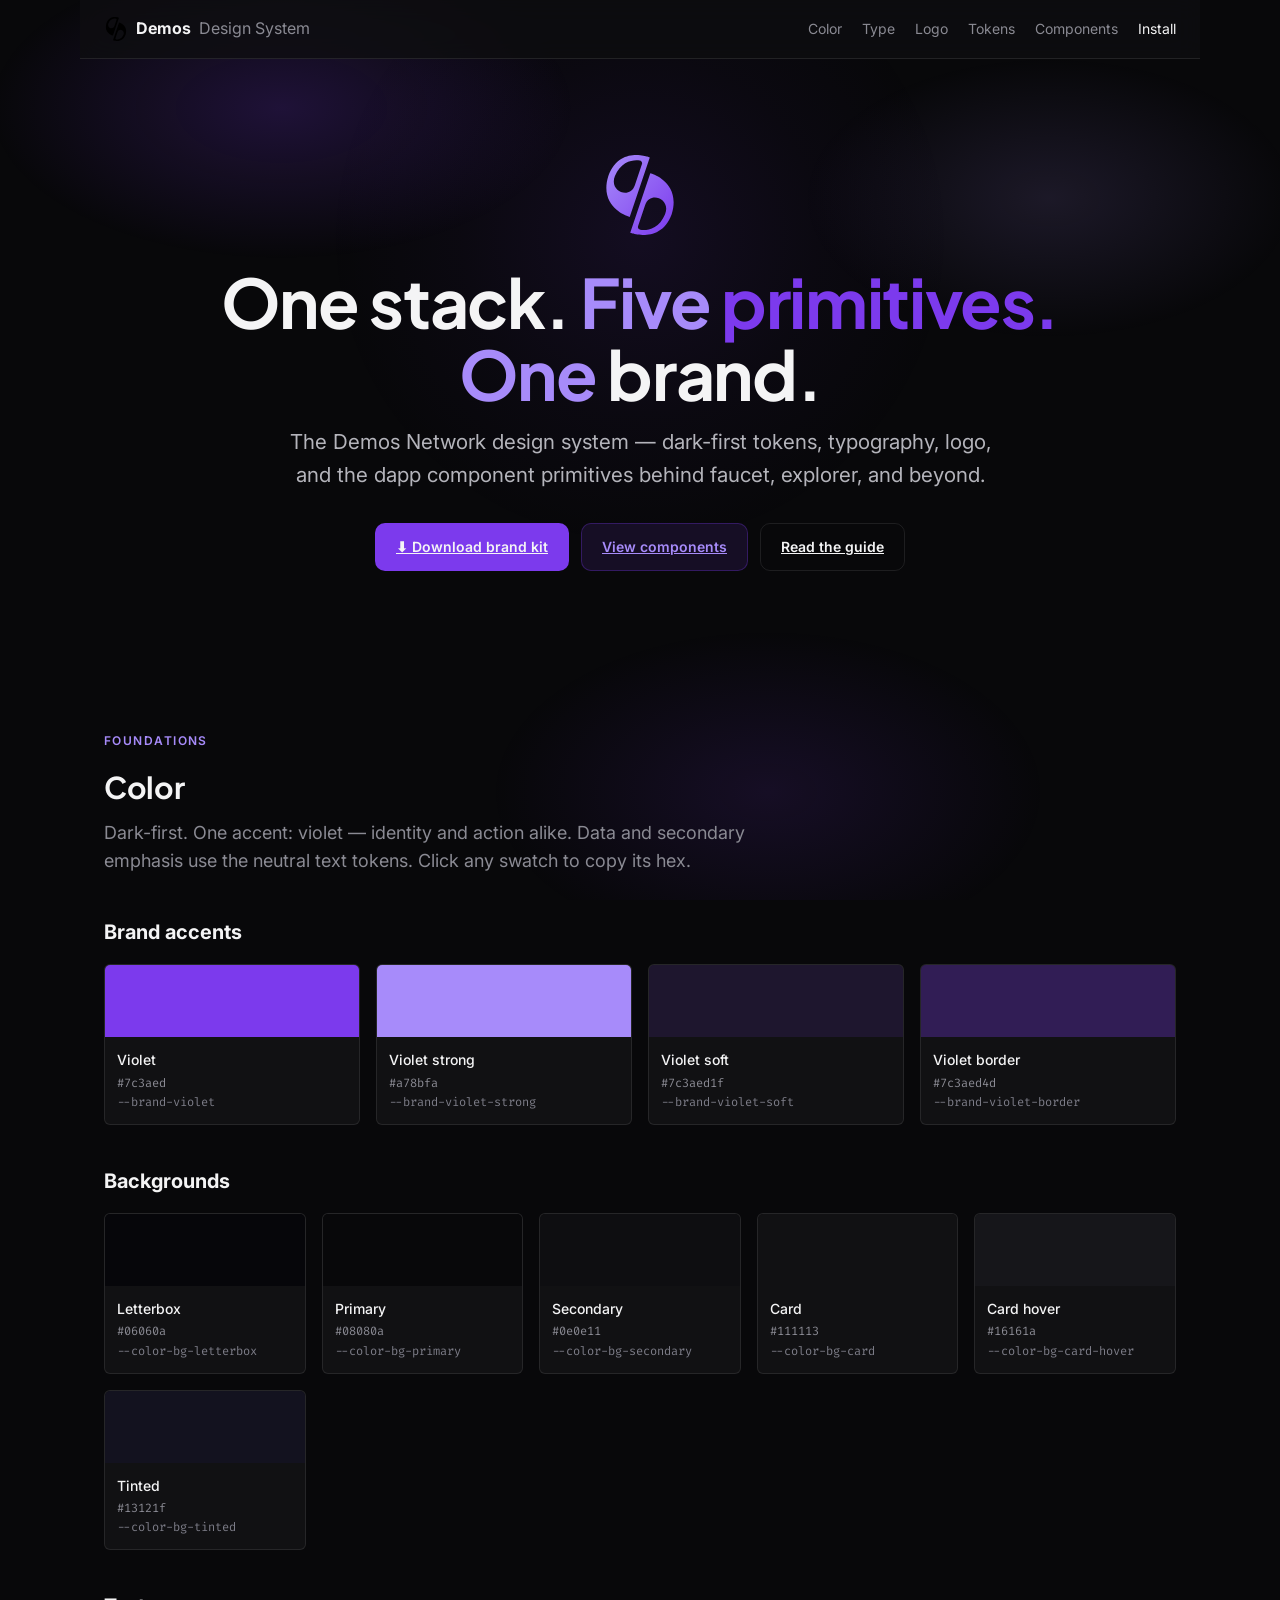
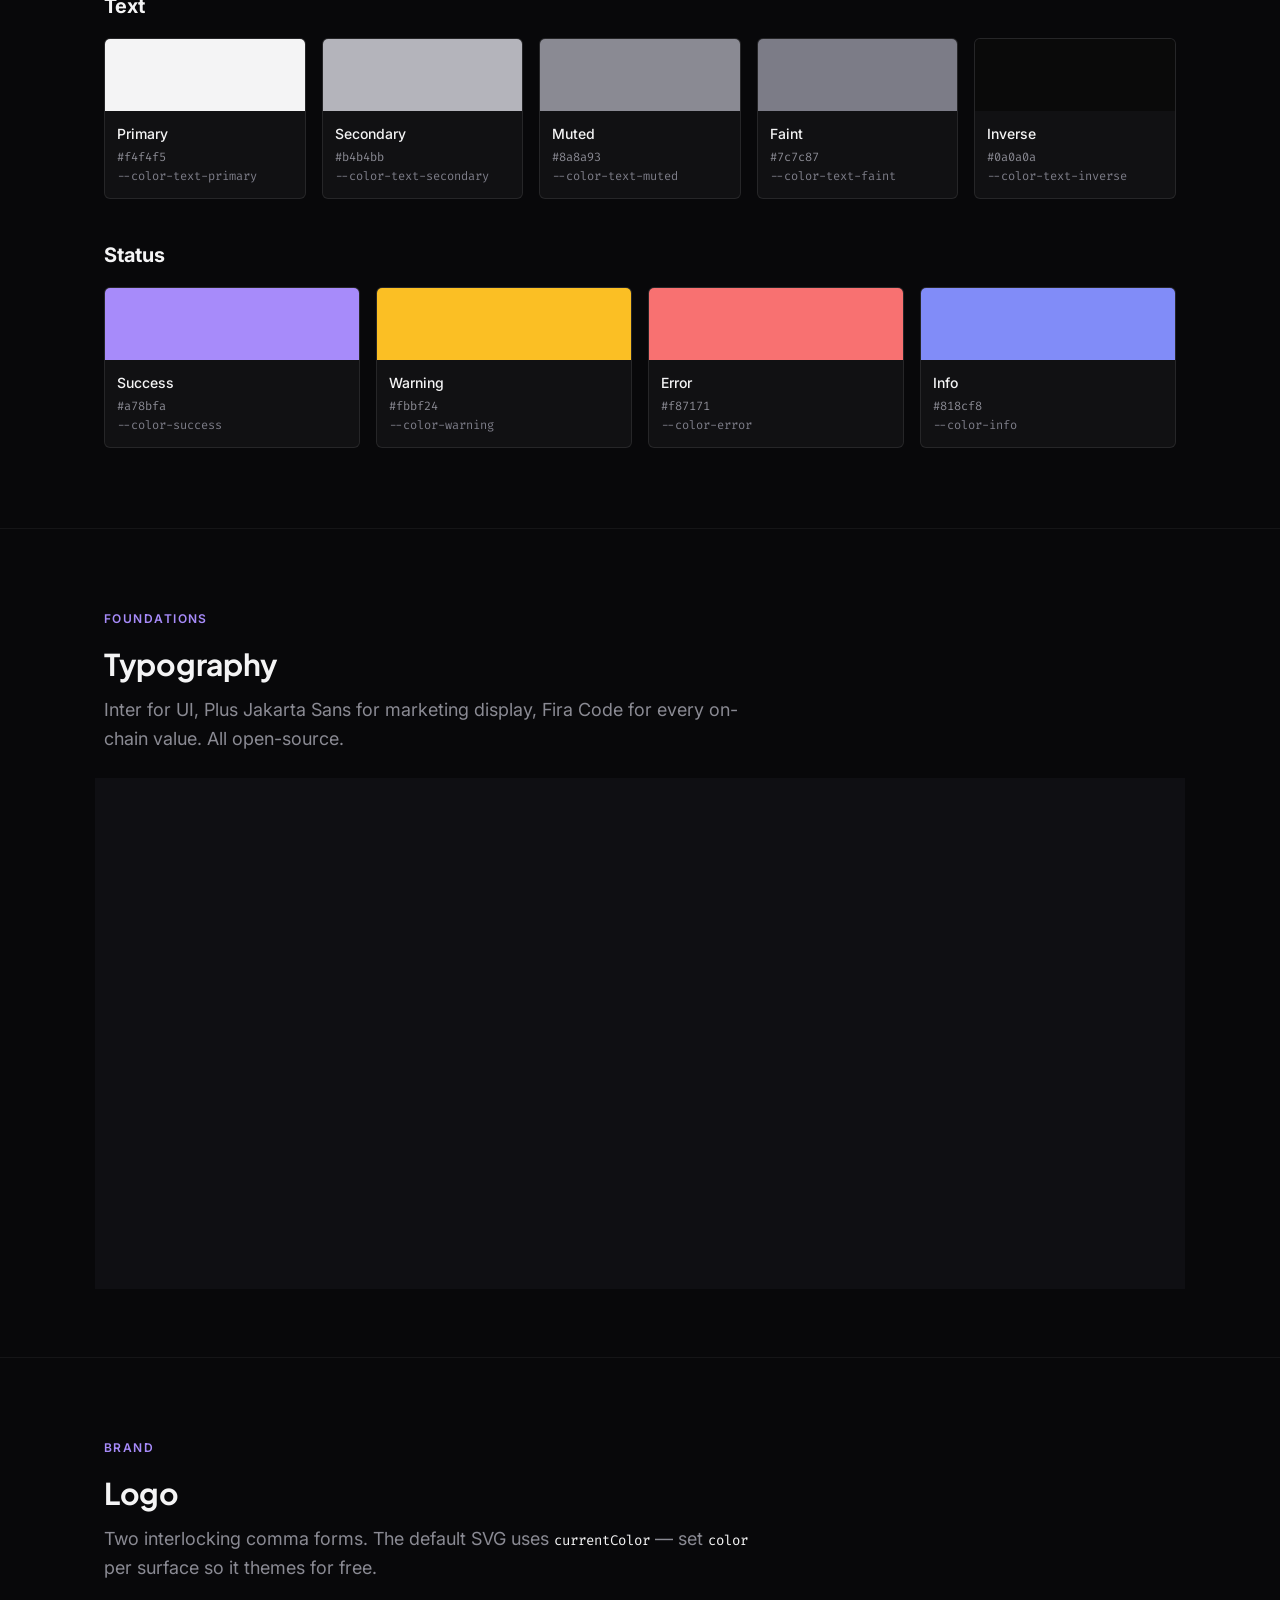
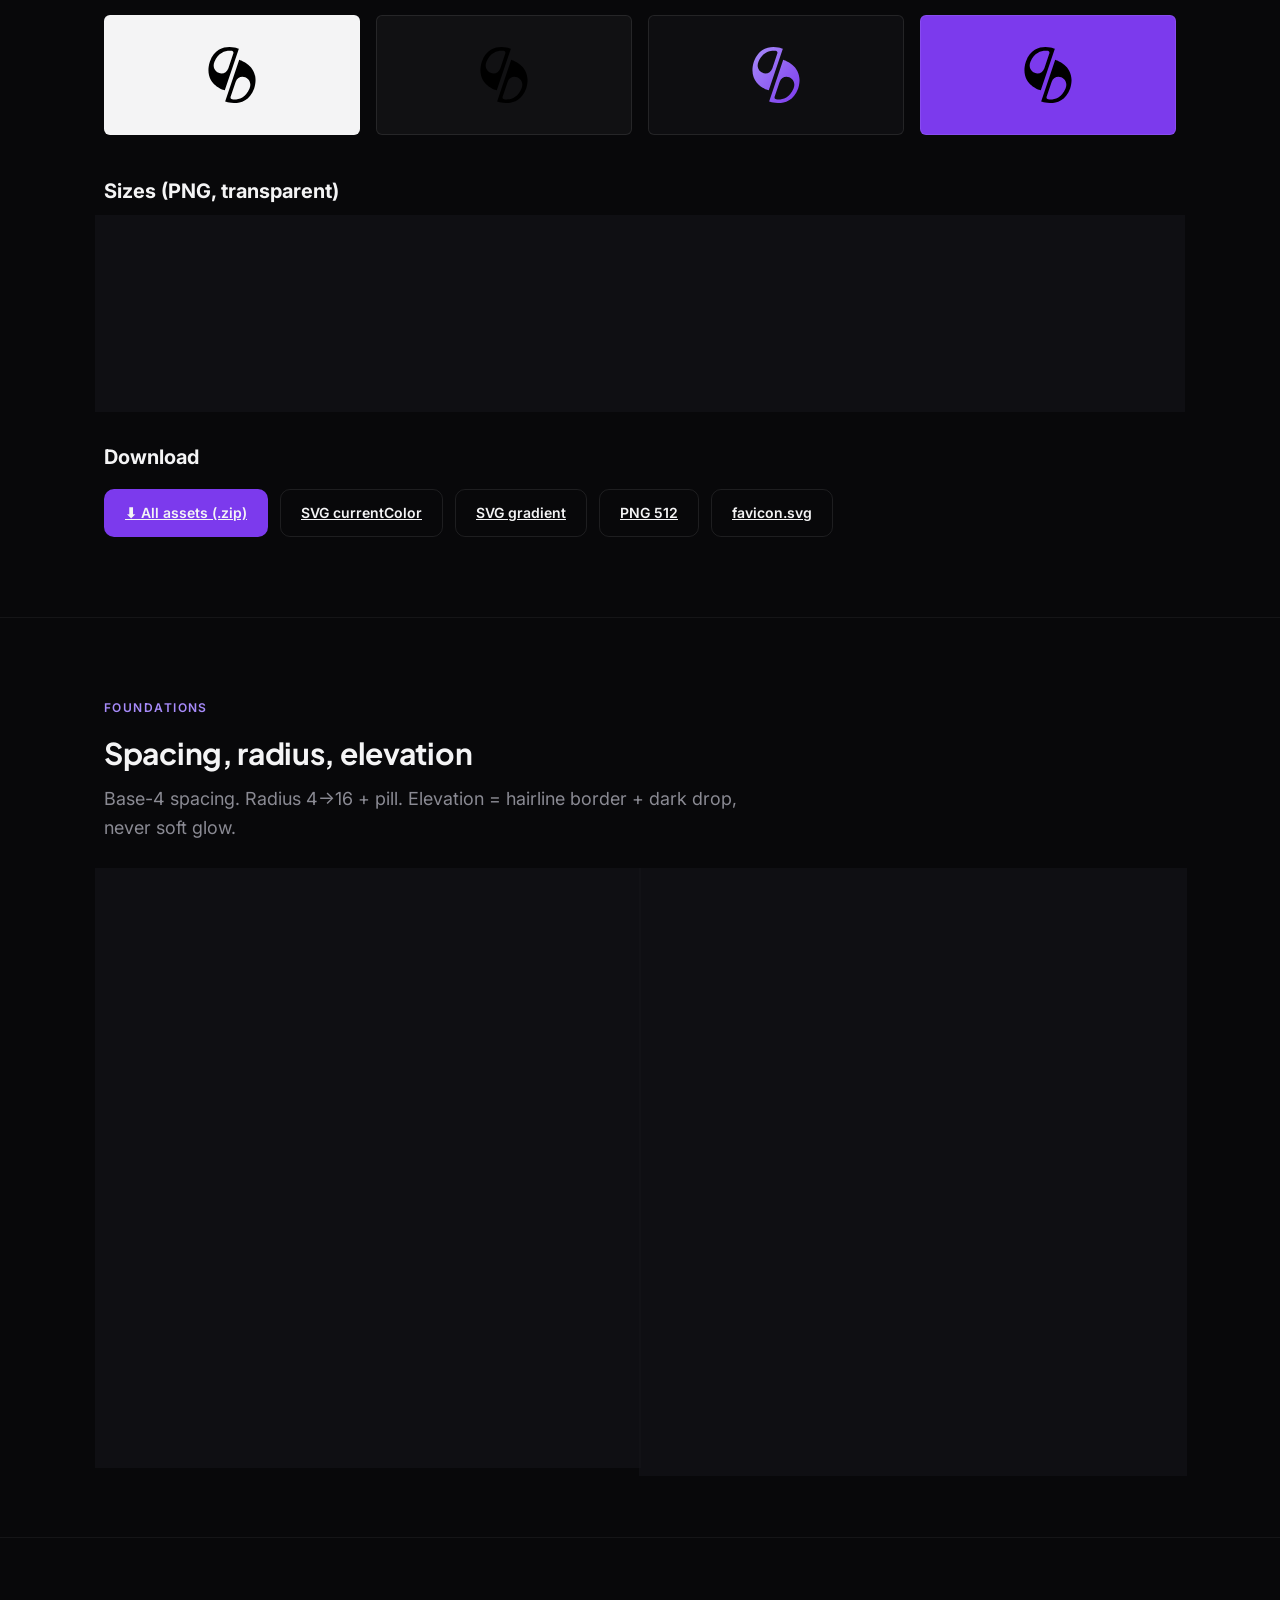
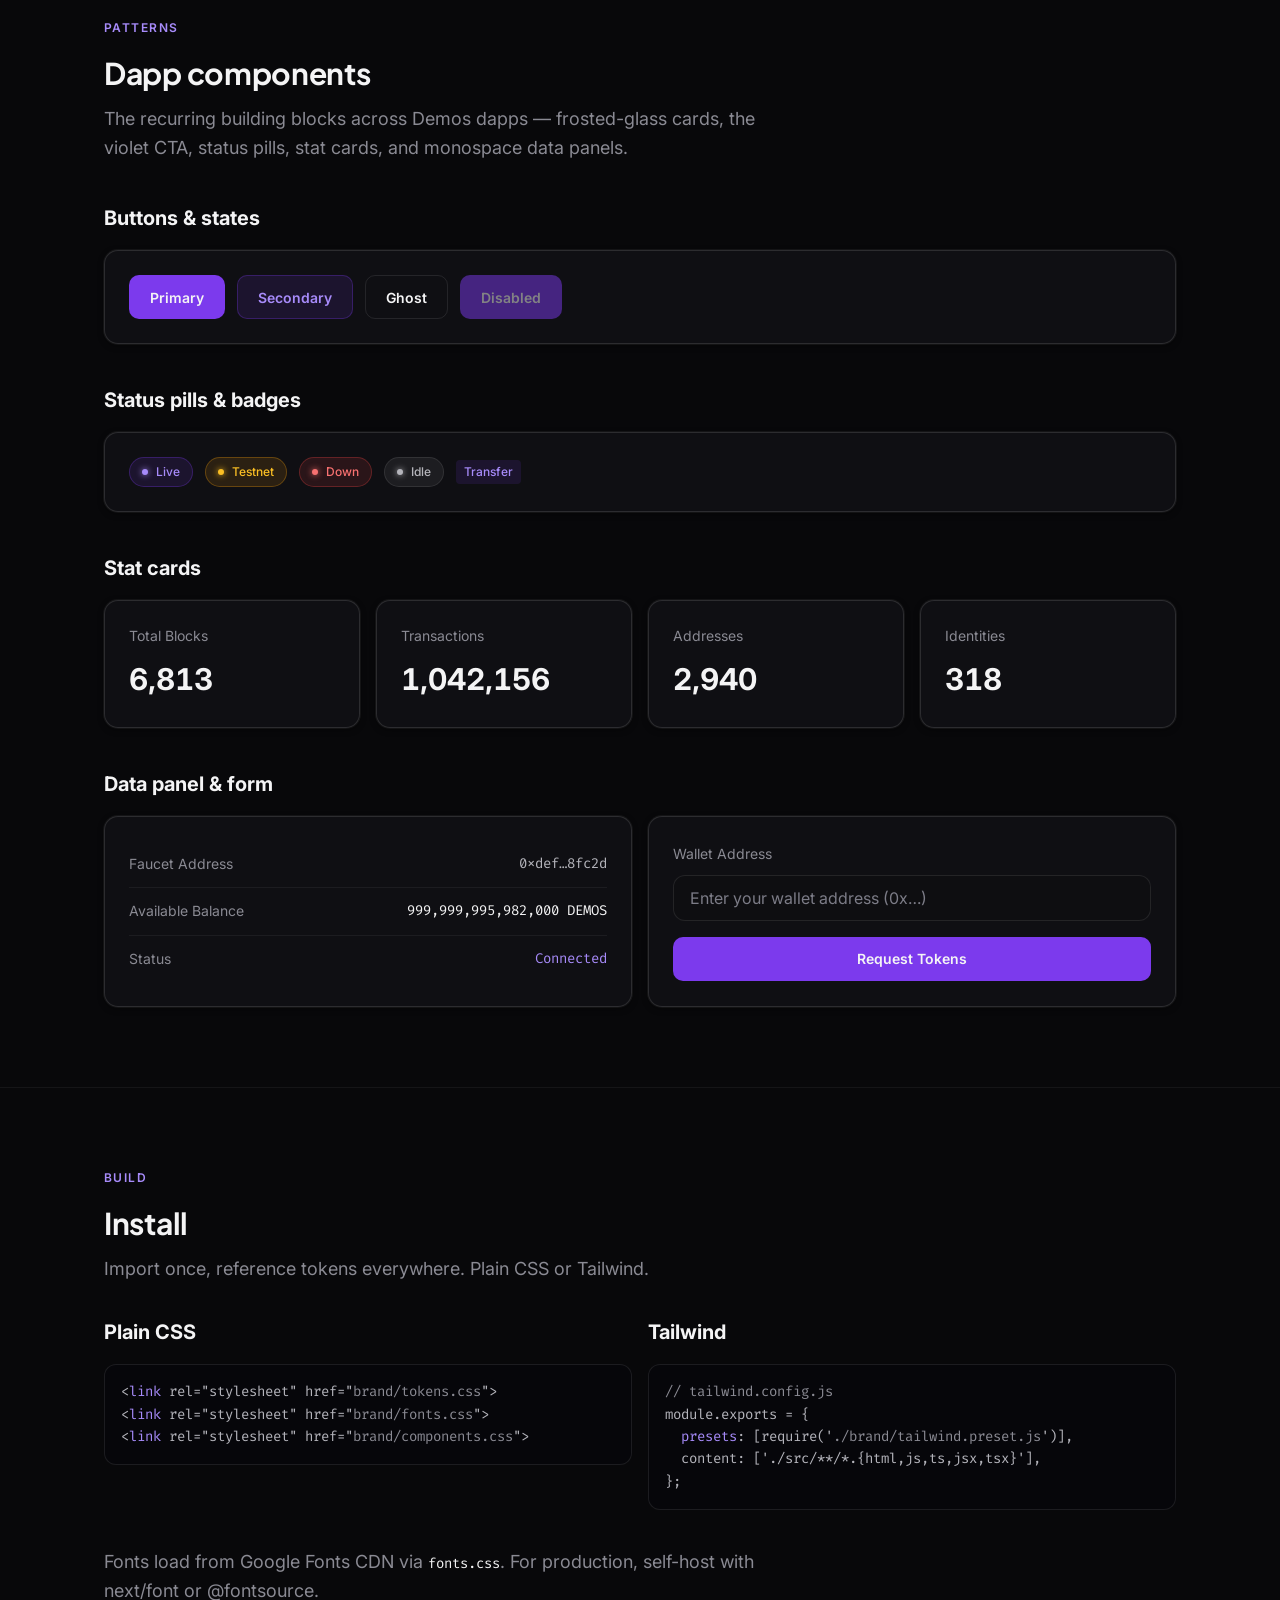
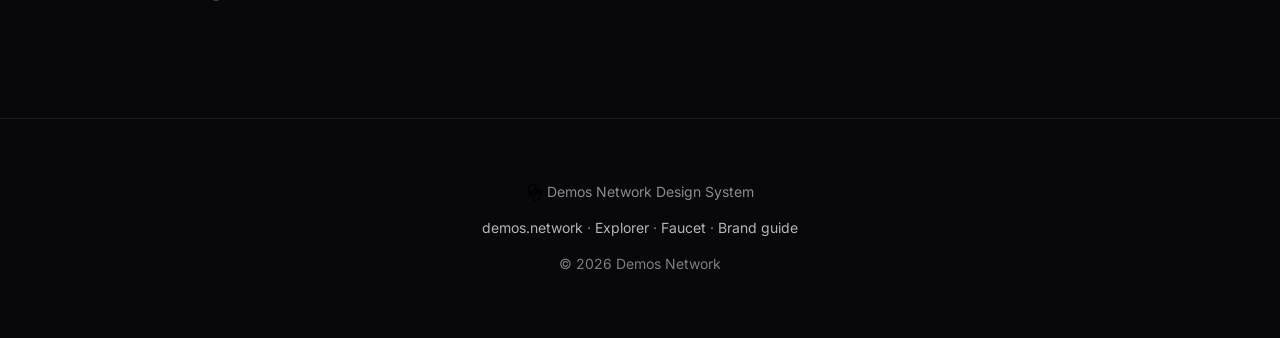
==== commit b35c69d7: "brand: drop cyan + green, violet-only palette Collapse the three-accent system to a single violet ac" ====
--- a/index.html
+++ b/index.html
@@ -23,8 +23,8 @@
     content:""; position:fixed; inset:0; z-index:0; pointer-events:none;
     background:
       radial-gradient(38% 28% at 22% 12%, #7c3aed33 0%, #7c3aed00 60%),
-      radial-gradient(32% 26% at 82% 22%, #06b6d426 0%, #06b6d400 60%),
-      radial-gradient(36% 30% at 60% 88%, #34d39920 0%, #34d39900 60%);
+      radial-gradient(32% 26% at 82% 22%, #a78bfa20 0%, #a78bfa00 60%),
+      radial-gradient(36% 30% at 60% 88%, #7c3aed1f 0%, #7c3aed00 60%);
   }
 
   /* layout */
@@ -49,7 +49,7 @@
   .hero__mark{ height:80px; margin-bottom:var(--space-6); color:var(--color-text-primary); }
   .hero h1{ font-family:var(--font-display); font-size:var(--text-fluid-h2); line-height:1.05;
     letter-spacing:-0.02em; color:var(--color-text-primary); margin:0 auto var(--space-4); max-width:18ch; }
-  .hero h1 .v{ color:var(--brand-violet-strong); } .hero h1 .g{ color:var(--brand-green); } .hero h1 .c{ color:var(--brand-cyan-strong); }
+  .hero h1 .v{ color:var(--brand-violet-strong); } .hero h1 .g{ color:var(--brand-violet); } .hero h1 .c{ color:var(--brand-violet-strong); }
   .hero p{ color:var(--color-text-secondary); font-size:var(--text-fluid-body); max-width:54ch; margin:0 auto var(--space-8); }
   .hero__cta{ display:flex; gap:var(--space-3); justify-content:center; flex-wrap:wrap; }
 
@@ -87,7 +87,7 @@
   .logo-cell{ display:flex; align-items:center; justify-content:center; height:120px;
     border-radius:var(--radius-md); border:1px solid var(--color-border); }
   .logo-cell img{ height:56px; }
-  .logo-cell--light{ background:#f4f4f5; } .logo-cell--green{ background:var(--brand-green); }
+  .logo-cell--light{ background:#f4f4f5; } .logo-cell--violet{ background:var(--brand-violet); }
   .logo-cell--card{ background:var(--color-bg-card); } .logo-cell--grad{ background:var(--color-bg-secondary); }
   .sizes{ display:flex; gap:var(--space-6); align-items:flex-end; flex-wrap:wrap; }
 
@@ -95,7 +95,7 @@
   pre{ background:var(--color-bg-letterbox); border:1px solid var(--color-border); border-radius:var(--radius-xl);
     padding:var(--space-4); overflow:auto; color:var(--color-text-secondary); font-family:var(--font-mono);
     font-size:var(--text-label); line-height:1.6; }
-  pre .c{ color:var(--brand-green); } pre .k{ color:var(--brand-violet-strong); }
+  pre .c{ color:var(--color-text-muted); } pre .k{ color:var(--brand-violet-strong); }
 
   .row-wrap{ display:flex; gap:var(--space-3); flex-wrap:wrap; align-items:center; }
 
@@ -109,7 +109,7 @@
     opacity:0; transition:var(--transition); z-index:2; }
   .demo:hover .copy-code, .demo .copy-code:focus-visible{ opacity:1; }
   .demo .copy-code:hover{ color:var(--color-text-primary); border-color:var(--color-border-hover); }
-  .demo .copy-code.copied{ color:var(--brand-green); border-color:var(--brand-green-border); }
+  .demo .copy-code.copied{ color:var(--color-success); border-color:var(--brand-violet-border); }
   @media (hover:none){ .demo .copy-code{ opacity:1; } } /* touch: always show */
   .footer{ text-align:center; color:var(--color-text-muted); font-size:var(--text-label);
     padding:var(--space-12) 0; border-top:1px solid var(--color-border); }
@@ -119,7 +119,7 @@
 
   /* toast for copy feedback */
   .toast{ position:fixed; bottom:var(--space-6); left:50%; transform:translateX(-50%) translateY(20px);
-    background:var(--color-bg-card); border:1px solid var(--brand-green-border); color:var(--brand-green);
+    background:var(--color-bg-card); border:1px solid var(--brand-violet-border); color:var(--color-success);
     padding:var(--space-3) var(--space-5); border-radius:var(--radius-pill); font-size:var(--text-label);
     opacity:0; transition:all .2s var(--ease-standard); z-index:100; pointer-events:none; box-shadow:var(--shadow-lg); }
   .toast.show{ opacity:1; transform:translateX(-50%) translateY(0); }
@@ -156,7 +156,7 @@
 <section id="color"><div class="container">
   <p class="eyebrow">Foundations</p>
   <h2 class="sec">Color</h2>
-  <p class="sec-lead">Dark-first. Three accents with distinct jobs: violet is identity, green is action, cyan is data. Click any swatch to copy its hex.</p>
+  <p class="sec-lead">Dark-first. One accent: violet — identity and action alike. Data and secondary emphasis use the neutral text tokens. Click any swatch to copy its hex.</p>
 
   <h3 class="sub">Brand accents</h3>
   <div class="grid grid-4" id="sw-brand"></div>
@@ -195,7 +195,7 @@
     <div class="logo-cell logo-cell--light"><img src="./brand/assets/demos-logo.svg" style="color:#111113" alt="on light"></div>
     <div class="logo-cell logo-cell--card"><img src="./brand/assets/demos-logo.svg" style="color:var(--color-text-primary)" alt="on card"></div>
     <div class="logo-cell logo-cell--grad"><img src="./brand/assets/demos-logo-gradient.svg" alt="gradient"></div>
-    <div class="logo-cell logo-cell--green"><img src="./brand/assets/demos-logo.svg" style="color:var(--color-text-inverse)" alt="on green"></div>
+    <div class="logo-cell logo-cell--violet"><img src="./brand/assets/demos-logo.svg" style="color:var(--color-text-primary)" alt="on violet"></div>
   </div>
 
   <h3 class="sub">Sizes (PNG, transparent)</h3>
@@ -245,7 +245,7 @@
 <section id="components"><div class="container">
   <p class="eyebrow">Patterns</p>
   <h2 class="sec">Dapp components</h2>
-  <p class="sec-lead">The recurring building blocks across Demos dapps — frosted-glass cards, the green CTA, status pills, stat cards, and monospace data panels.</p>
+  <p class="sec-lead">The recurring building blocks across Demos dapps — frosted-glass cards, the violet CTA, status pills, stat cards, and monospace data panels.</p>
 
   <h3 class="sub">Buttons &amp; states</h3>
   <div class="dx-card demo"><div class="row-wrap">
@@ -290,13 +290,13 @@
   <h3 class="sub">Data panel &amp; form</h3>
   <div class="grid grid-2">
     <div class="dx-card demo">
-      <div class="dx-row"><span class="dx-row__label">Faucet Address</span><span class="dx-mono dx-mono--cyan">0xdef…8fc2d</span></div>
+      <div class="dx-row"><span class="dx-row__label">Faucet Address</span><span class="dx-mono dx-mono--data">0xdef…8fc2d</span></div>
       <div class="dx-row"><span class="dx-row__label">Available Balance</span><span class="dx-mono">999,999,995,982,000 DEMOS</span></div>
       <div class="dx-row" style="border:none"><span class="dx-row__label">Status</span><span class="dx-mono dx-mono--accent">Connected</span></div>
       <template class="src">&lt;div class="dx-card"&gt;
   &lt;div class="dx-row"&gt;
     &lt;span class="dx-row__label"&gt;Faucet Address&lt;/span&gt;
-    &lt;span class="dx-mono dx-mono--cyan"&gt;0xdef…8fc2d&lt;/span&gt;
+    &lt;span class="dx-mono dx-mono--data"&gt;0xdef…8fc2d&lt;/span&gt;
   &lt;/div&gt;
   &lt;div class="dx-row" style="border:none"&gt;
     &lt;span class="dx-row__label"&gt;Status&lt;/span&gt;
@@ -352,8 +352,7 @@
 const COLORS = {
   brand: [
     ['Violet','#7c3aed','--brand-violet'], ['Violet strong','#a78bfa','--brand-violet-strong'],
-    ['Green','#34d399','--brand-green'], ['Green strong','#10b981','--brand-green-strong'],
-    ['Cyan','#06b6d4','--brand-cyan'], ['Cyan strong','#22d3ee','--brand-cyan-strong'],
+    ['Violet soft','#7c3aed1f','--brand-violet-soft'], ['Violet border','#7c3aed4d','--brand-violet-border'],
   ],
   bg: [
     ['Letterbox','#06060a','--color-bg-letterbox'], ['Primary','#08080a','--color-bg-primary'],
@@ -366,7 +365,7 @@
     ['Inverse','#0a0a0a','--color-text-inverse'],
   ],
   status: [
-    ['Success','#34d399','--color-success'], ['Warning','#fbbf24','--color-warning'],
+    ['Success','#a78bfa','--color-success'], ['Warning','#fbbf24','--color-warning'],
     ['Error','#f87171','--color-error'], ['Info','#818cf8','--color-info'],
   ],
 };
--- a/brand/tokens.css
+++ b/brand/tokens.css
@@ -11,25 +11,15 @@
   color-scheme: dark;
 
   /* ── Brand palette ─────────────────────────────────────────────── */
-  /* Primary accent: violet (brand identity, glows, focus, links)      */
+  /* Sole accent: violet — identity, actions/CTAs, glows, focus, links */
   --brand-violet:          #7c3aed;
   --brand-violet-strong:   #a78bfa; /* lighter, for text-on-dark        */
   --brand-violet-soft:     #7c3aed1f; /* 12% — subtle fills             */
   --brand-violet-border:   #7c3aed4d; /* 30% — borders                  */
   /* Note: focus rings use --color-focus-ring (#a78bfacc), not raw violet —
      a 32%-alpha violet on near-black gives ~1.3:1 and fails WCAG SC 1.4.11. */
-
-  /* Action accent: emerald (primary CTAs, success, "live")            */
-  --brand-green:           #34d399;
-  --brand-green-strong:    #10b981;
-  --brand-green-soft:      #10b9811f;
-  --brand-green-border:    #10b9814d;
-
-  /* Secondary accent: cyan (data highlights, secondary emphasis)      */
-  --brand-cyan:            #06b6d4;
-  --brand-cyan-strong:     #22d3ee;
-  --brand-cyan-soft:       #06b6d41f;
-  --brand-cyan-border:     #06b6d44d;
+  /* Data / secondary emphasis use the neutral text tokens (muted/secondary),
+     not a coloured accent — violet is the only hue in the palette. */
 
   /* ── Backgrounds (near-black, layered) ─────────────────────────── */
   --color-bg-letterbox:    #06060a; /* deepest, page chrome / letterbox */
@@ -53,7 +43,7 @@
   --color-text-secondary:  #b4b4bb; /* body                             */
   --color-text-muted:      #8a8a93; /* labels, captions                 */
   --color-text-faint:      #7c7c87; /* placeholders, disabled — AA 4.5:1 on bg-secondary/card/primary */
-  --color-text-inverse:    #0a0a0a; /* text on green/light buttons      */
+  --color-text-inverse:    #0a0a0a; /* text on light surfaces            */
 
   /* ── Borders (white at low alpha — the dark-UI hairline) ────────── */
   --color-border-subtle:   #ffffff0e; /* 5%                             */
@@ -62,9 +52,10 @@
   --color-border-hover:    #ffffff29; /* 16%                            */
 
   /* ── Semantic status ───────────────────────────────────────────── */
-  --color-success:         #34d399;
-  --color-success-soft:    #10b9811f;
-  --color-success-muted:   #34d39921;
+  /* Success / "live" render in violet — the sole accent. */
+  --color-success:         #a78bfa;
+  --color-success-soft:    #7c3aed1f;
+  --color-success-muted:   #a78bfa21;
   --color-warning:         #fbbf24;
   --color-warning-soft:    #f59e0b1f;
   --color-warning-muted:   #fbbf2421;
--- a/brand/components.css
+++ b/brand/components.css
@@ -78,12 +78,12 @@
 .dx-btn:focus-visible { outline: none; box-shadow: var(--focus-ring); }
 .dx-btn:disabled { opacity: 0.5; cursor: not-allowed; }
 
-/* Primary = solid emerald, dark text (the faucet "Request Tokens" CTA) */
+/* Primary = solid violet, light text (the faucet "Request Tokens" CTA) */
 .dx-btn--primary {
-  background: var(--brand-green);
-  color: var(--color-text-inverse);
-}
-.dx-btn--primary:hover:not(:disabled) { background: var(--brand-green-strong); }
+  background: var(--brand-violet);
+  color: var(--color-text-primary);
+}
+.dx-btn--primary:hover:not(:disabled) { background: var(--brand-violet-strong); color: var(--color-text-inverse); }
 
 /* Secondary = violet-tinted, light text */
 .dx-btn--secondary {
@@ -111,8 +111,8 @@
   font-size: var(--text-caption);
   font-weight: var(--font-weight-medium);
   background: var(--color-success-soft);
-  border: 1px solid var(--brand-green-border);
-  color: var(--brand-green);
+  border: 1px solid var(--brand-violet-border);
+  color: var(--color-success);
 }
 .dx-pill::before {
   content: "";
@@ -158,8 +158,8 @@
   font-size: var(--text-label);
   color: var(--color-text-primary);
 }
-.dx-mono--accent { color: var(--brand-green); }     /* addresses / success values */
-.dx-mono--cyan   { color: var(--brand-cyan-strong); }
+.dx-mono--accent { color: var(--brand-violet-strong); } /* addresses / success values */
+.dx-mono--data   { color: var(--color-text-secondary); } /* secondary data (neutral) */
 
 /* ── Input (faucet wallet-address field) ──────────────────────── */
 .dx-input {
@@ -220,5 +220,5 @@
   font-size: var(--text-caption);
   font-weight: var(--font-weight-medium);
   background: var(--color-success-soft);
-  color: var(--brand-green);
-}
+  color: var(--color-success);
+}
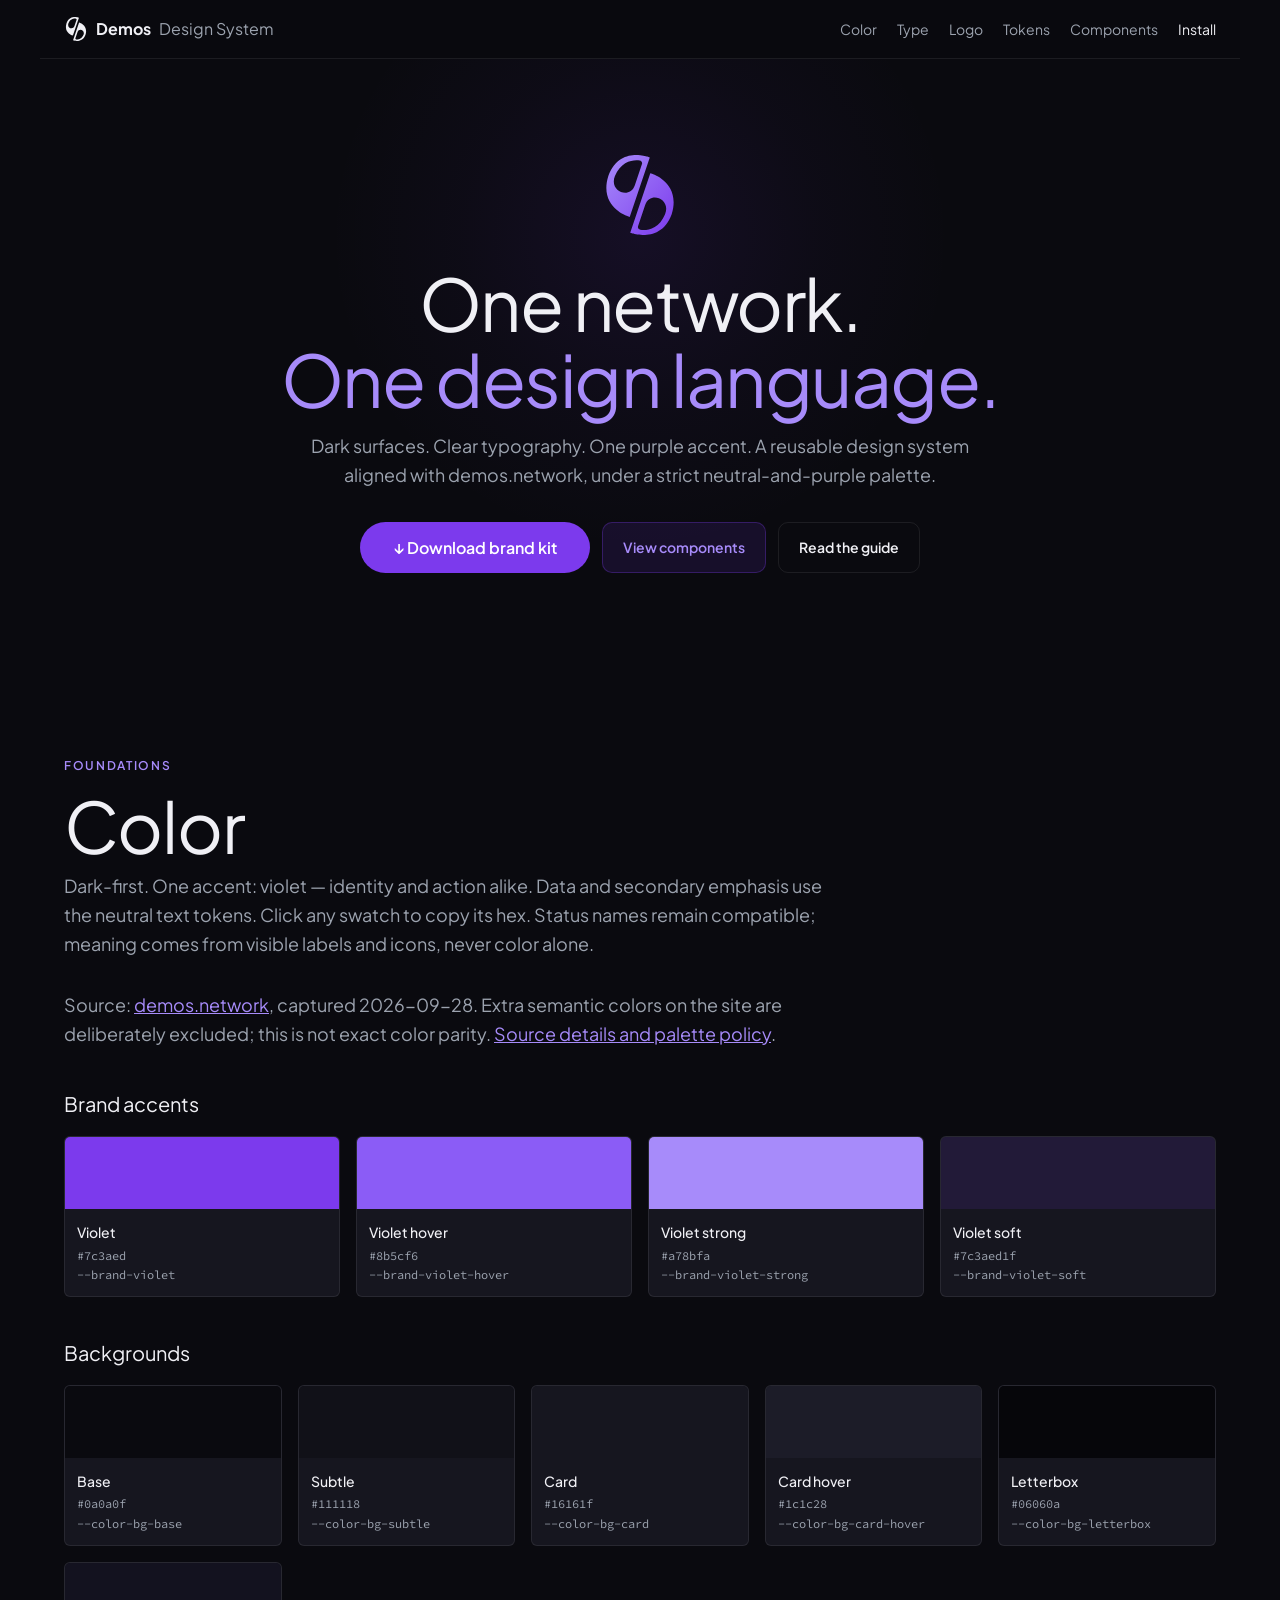
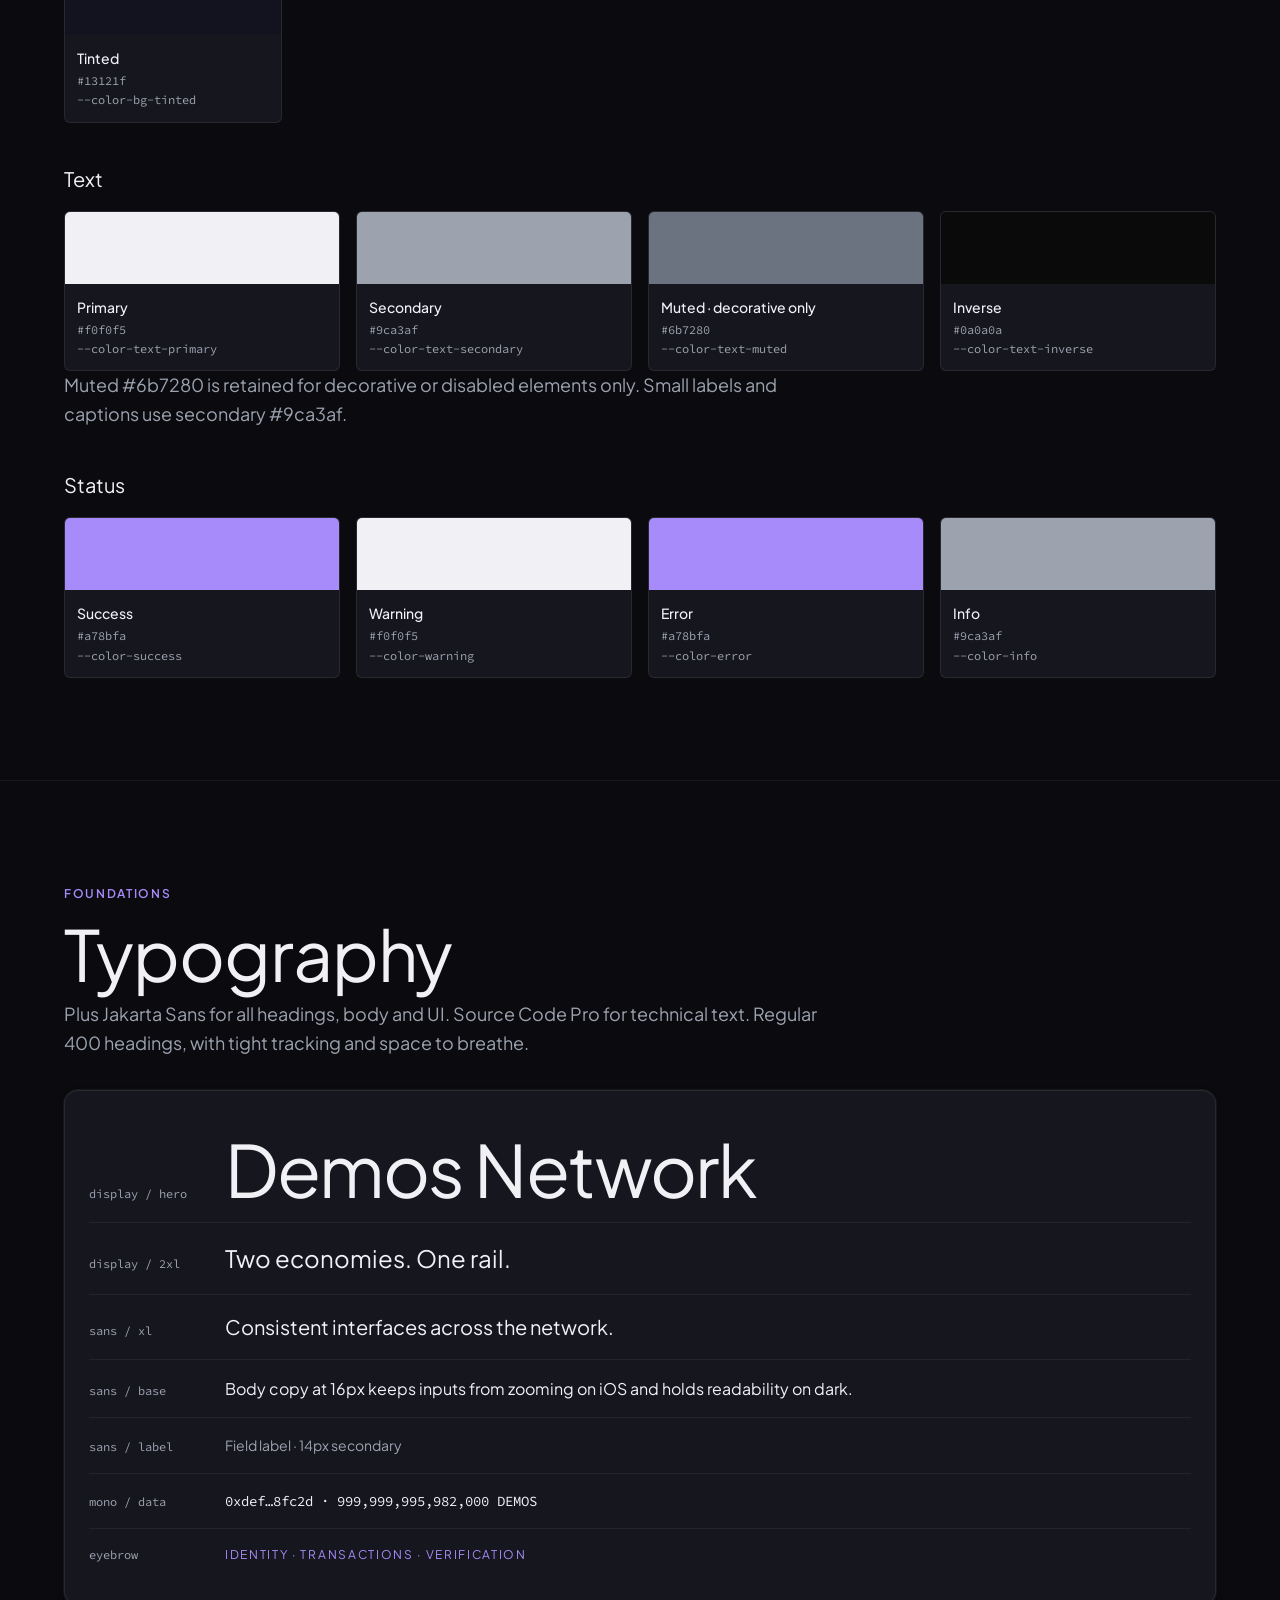
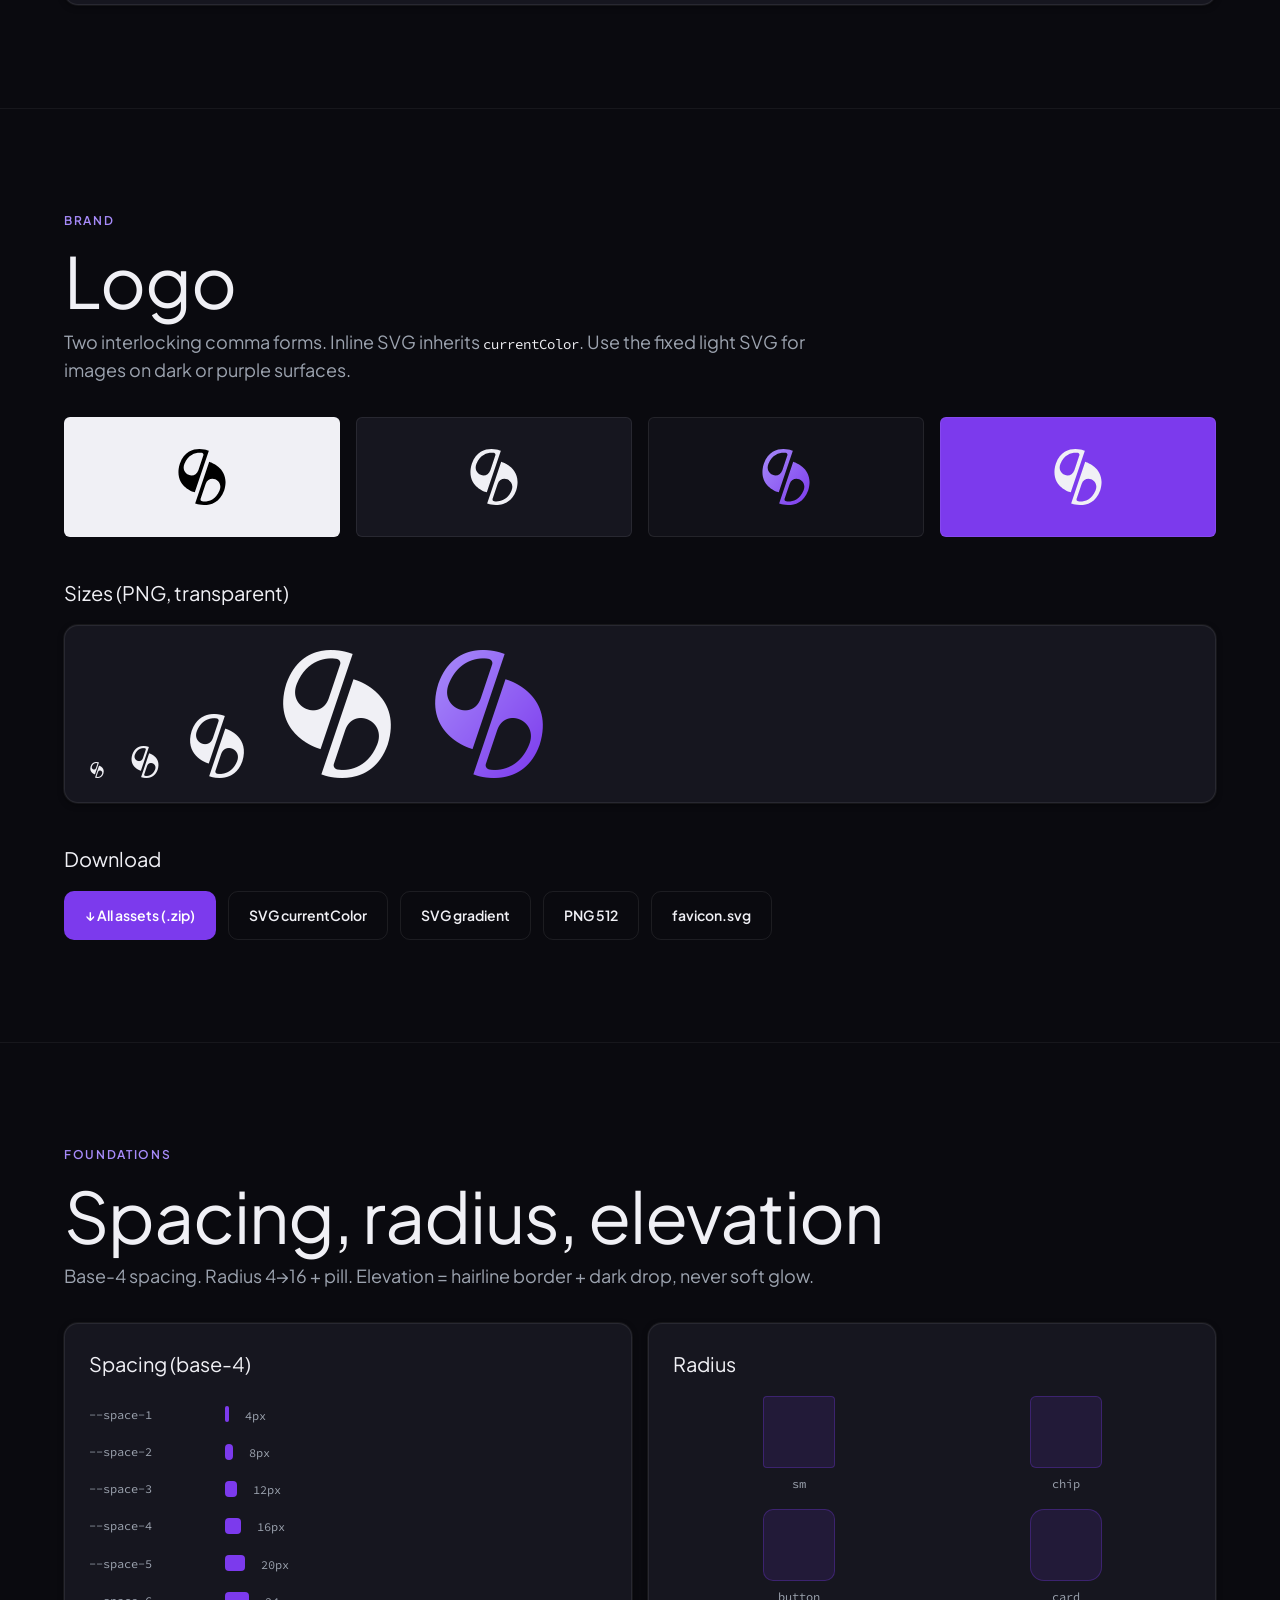
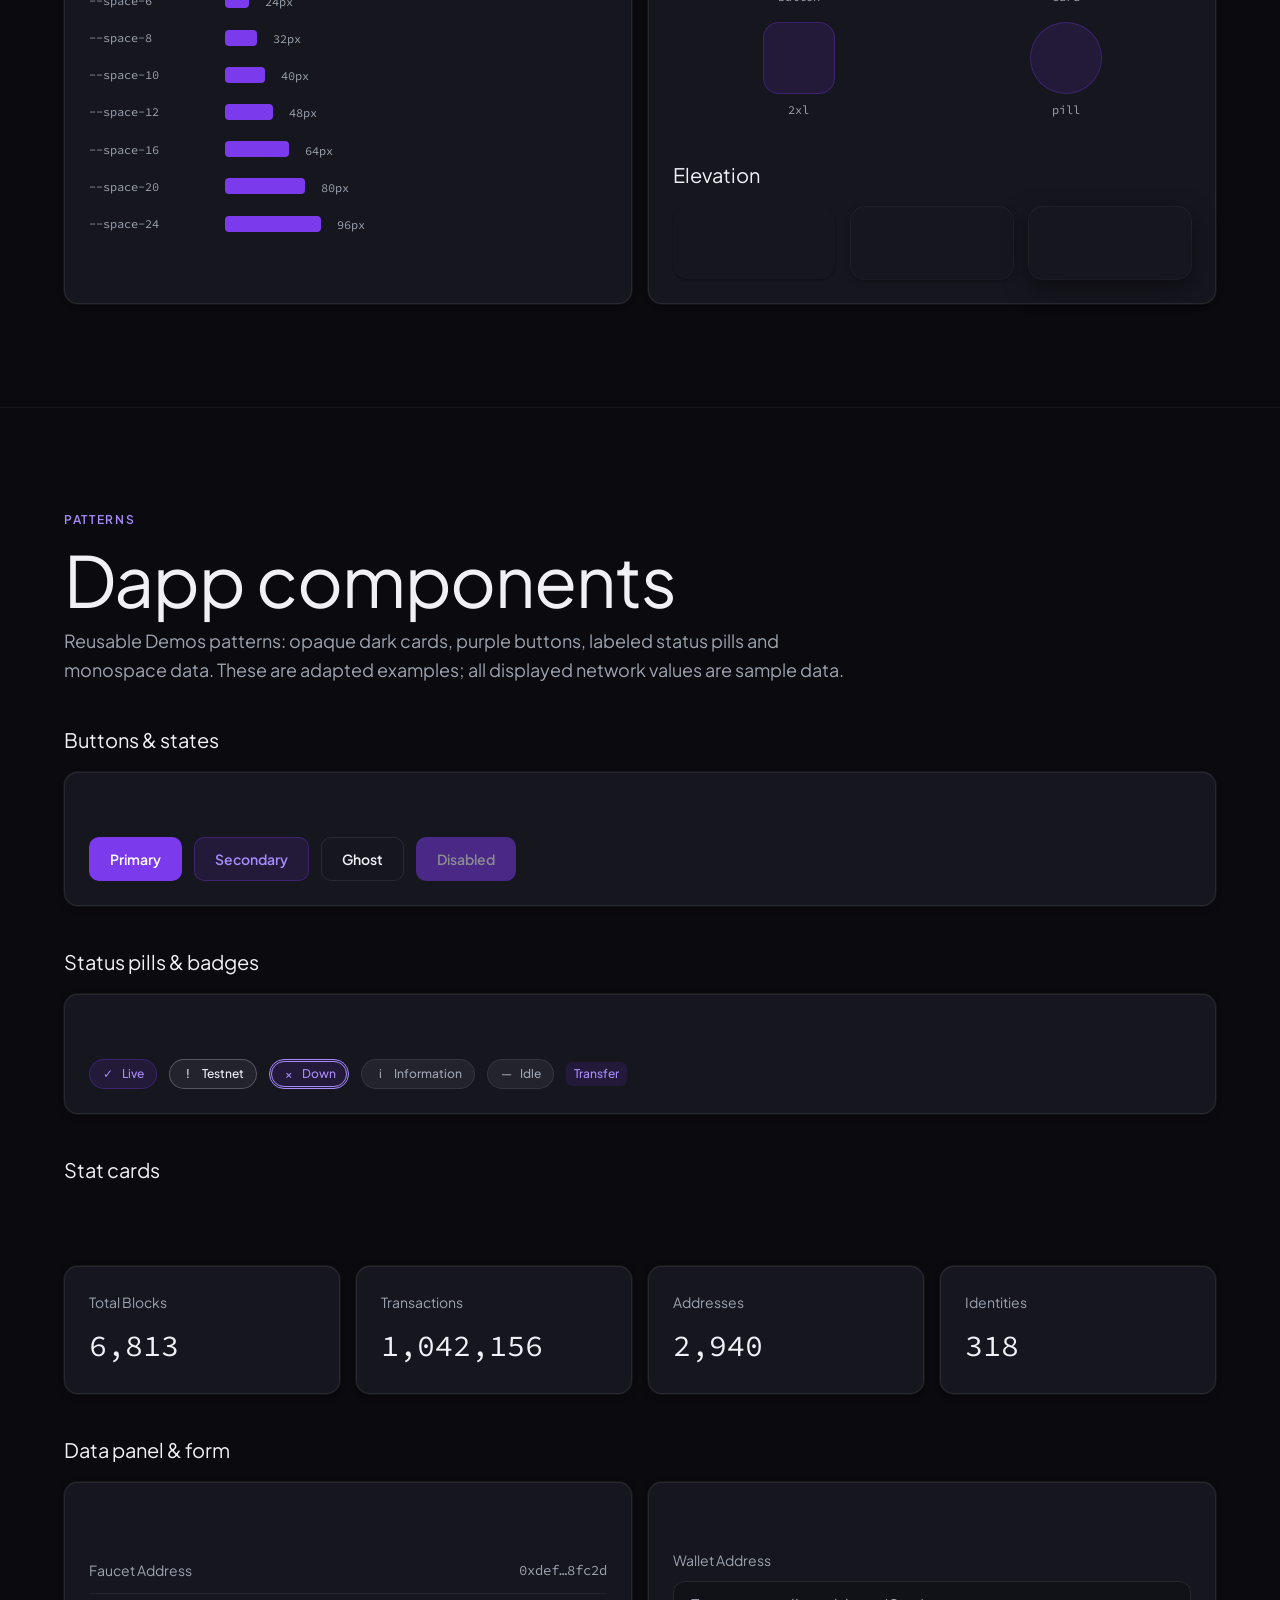
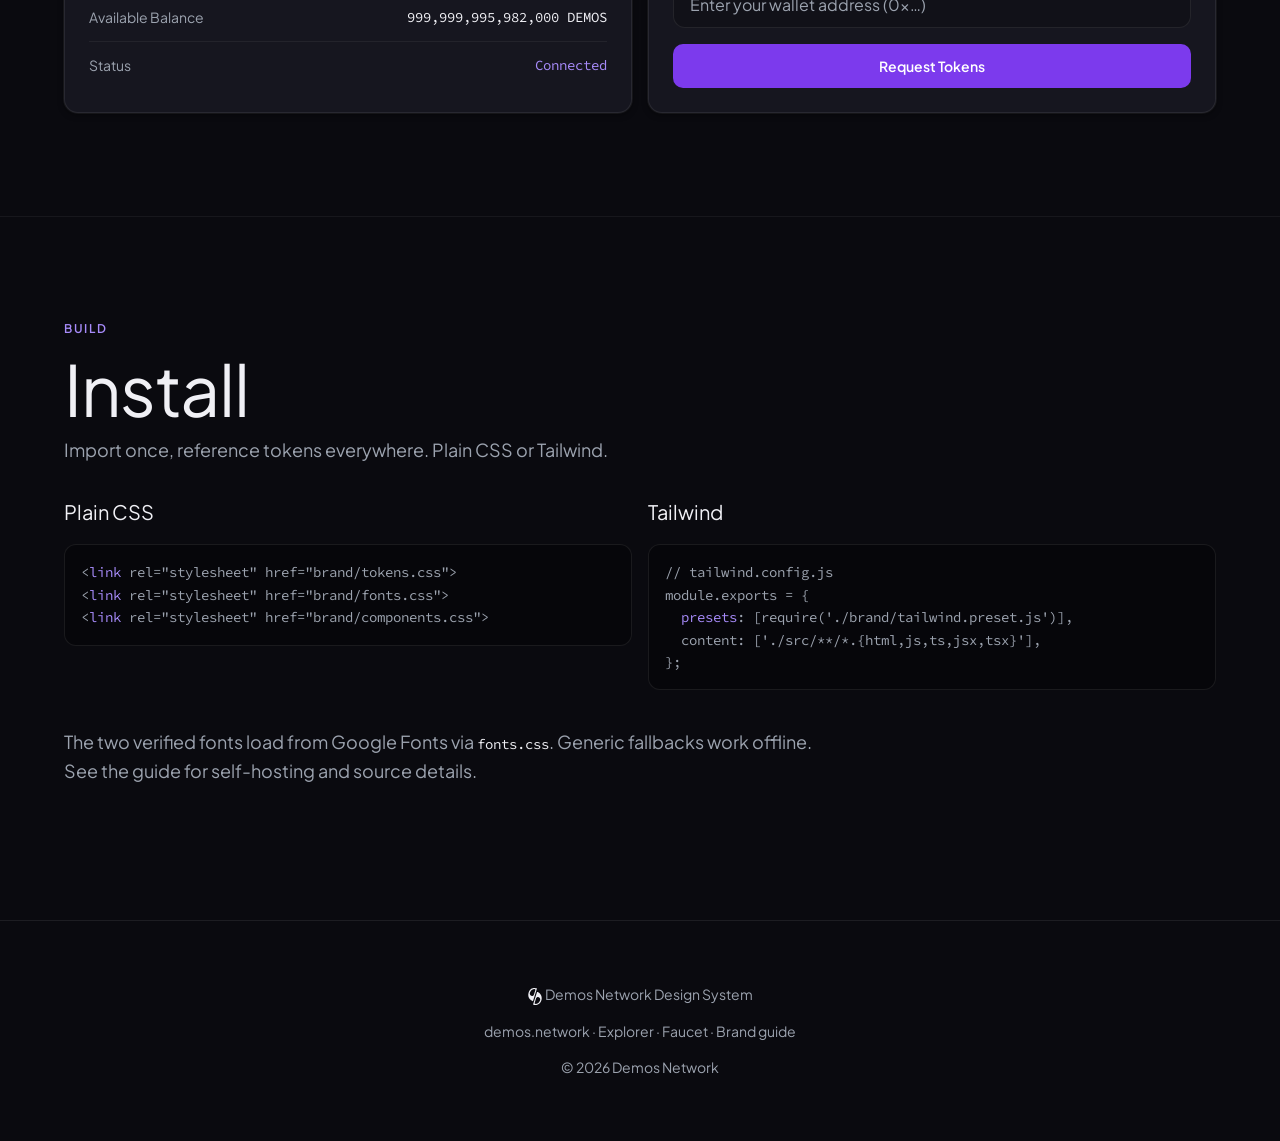
==== commit b9f1f44b: "fix(brand): align typography and styling with demos.network" ====
--- a/index.html
+++ b/index.html
@@ -18,44 +18,36 @@
     *{ animation:none !important; transition:none !important; }
   }
 
-  /* ambient brand glow fixed behind everything (so glass refracts) */
-  body::before{
-    content:""; position:fixed; inset:0; z-index:0; pointer-events:none;
-    background:
-      radial-gradient(38% 28% at 22% 12%, #7c3aed33 0%, #7c3aed00 60%),
-      radial-gradient(32% 26% at 82% 22%, #a78bfa20 0%, #a78bfa00 60%),
-      radial-gradient(36% 30% at 60% 88%, #7c3aed1f 0%, #7c3aed00 60%);
-  }
-
   /* layout */
-  .container{ max-width:1120px; margin:0 auto; padding:0 var(--space-6); position:relative; z-index:1; }
-  section{ padding:var(--space-20) 0; border-top:1px solid var(--color-border-subtle); position:relative; z-index:1; }
+  .container{ max-width:var(--layout-content); margin:0 auto; padding:0 var(--space-6); position:relative; z-index:1; }
+  section{ padding:var(--layout-section) 0; border-top:1px solid var(--color-border-subtle); position:relative; z-index:1; }
   section:first-of-type{ border-top:none; }
-  .eyebrow{ text-transform:uppercase; letter-spacing:var(--tracking-wide); font-size:var(--text-caption);
+  .eyebrow{ text-transform:uppercase; letter-spacing:var(--tracking-eyebrow); font-size:var(--text-caption);
     color:var(--brand-violet-strong); font-weight:var(--font-weight-semibold); margin:0 0 var(--space-3); }
-  h2.sec{ font-family:var(--font-display); font-size:var(--text-3xl); color:var(--color-text-primary);
-    margin:0 0 var(--space-2); letter-spacing:-0.01em; }
-  .sec-lead{ color:var(--color-text-muted); max-width:60ch; margin:0 0 var(--space-8); font-size:var(--text-lg); }
+  h2.sec{ font-family:var(--font-display); font-size:var(--text-fluid-h2); line-height:var(--leading-tight); color:var(--color-text-primary);
+    margin:0 0 var(--space-2); letter-spacing:var(--tracking-section); }
+  .sec-lead{ color:var(--color-text-secondary); max-width:60ch; margin:0 0 var(--space-8); font-size:var(--text-lg); }
   h3.sub{ color:var(--color-text-primary); font-size:var(--text-xl); margin:var(--space-10) 0 var(--space-4); }
 
   /* sticky site nav */
   .site-nav{ position:sticky; top:0; z-index:50; }
-  .site-nav .dx-nav{ max-width:1120px; margin:0 auto; }
+  .site-nav .dx-nav{ max-width:var(--layout-content); margin:0 auto; }
   .site-nav__links{ display:flex; gap:var(--space-5); margin-left:auto; }
-  @media (max-width:760px){ .site-nav__links{ display:none; } }
+  @media (max-width:760px){ html{ scroll-padding-top:176px; } .site-nav__links{ flex-wrap:wrap; margin-left:0; gap:var(--space-3); } }
 
   /* hero */
-  .hero{ text-align:center; padding:var(--space-24) 0 var(--space-20); }
+  .hero{ text-align:center; padding:var(--space-24) var(--layout-gutter) var(--space-20); }
   .hero__mark{ height:80px; margin-bottom:var(--space-6); color:var(--color-text-primary); }
-  .hero h1{ font-family:var(--font-display); font-size:var(--text-fluid-h2); line-height:1.05;
-    letter-spacing:-0.02em; color:var(--color-text-primary); margin:0 auto var(--space-4); max-width:18ch; }
+  .hero h1{ font-family:var(--font-display); font-size:var(--text-fluid-hero); line-height:var(--leading-hero);
+    letter-spacing:var(--tracking-hero); color:var(--color-text-primary); margin:0 auto var(--space-4); max-width:18ch; }
   .hero h1 .v{ color:var(--brand-violet-strong); } .hero h1 .g{ color:var(--brand-violet); } .hero h1 .c{ color:var(--brand-violet-strong); }
   .hero p{ color:var(--color-text-secondary); font-size:var(--text-fluid-body); max-width:54ch; margin:0 auto var(--space-8); }
   .hero__cta{ display:flex; gap:var(--space-3); justify-content:center; flex-wrap:wrap; }
 
   /* grids */
+  .grid > *, .specimen__text { min-width:0; overflow-wrap:anywhere; }
   .grid{ display:grid; gap:var(--space-4); }
-  .grid-2{ grid-template-columns:repeat(auto-fit,minmax(280px,1fr)); }
+  .grid-2{ grid-template-columns:repeat(auto-fit,minmax(min(100%,280px),1fr)); }
   .grid-3{ grid-template-columns:repeat(auto-fit,minmax(220px,1fr)); }
   .grid-4{ grid-template-columns:repeat(auto-fit,minmax(180px,1fr)); }
 
@@ -67,8 +59,8 @@
   .swatch__chip{ height:72px; }
   .swatch__meta{ padding:var(--space-3); }
   .swatch__name{ color:var(--color-text-primary); font-size:var(--text-label); font-weight:var(--font-weight-medium); }
-  .swatch__val{ color:var(--color-text-muted); font-family:var(--font-mono); font-size:var(--text-caption); margin-top:2px; }
-  .swatch__var{ color:var(--color-text-faint); font-family:var(--font-mono); font-size:var(--text-caption); }
+  .swatch__val{ color:var(--color-text-secondary); font-family:var(--font-mono); font-size:var(--text-caption); margin-top:2px; }
+  .swatch__var{ overflow-wrap:anywhere; color:var(--color-text-faint); font-family:var(--font-mono); font-size:var(--text-caption); }
 
   /* type specimen */
   .specimen{ padding:var(--space-4) 0; border-bottom:1px solid var(--color-border-subtle); display:flex;
@@ -78,7 +70,7 @@
 
   /* token scale rows */
   .scale-row{ display:flex; align-items:center; gap:var(--space-4); padding:var(--space-2) 0; }
-  .scale-row__name{ width:120px; flex:none; color:var(--color-text-muted); font-family:var(--font-mono); font-size:var(--text-caption); }
+  .scale-row__name{ width:120px; flex:none; color:var(--color-text-secondary); font-family:var(--font-mono); font-size:var(--text-caption); }
   .scale-bar{ background:var(--brand-violet); height:16px; border-radius:var(--radius-sm); }
   .radius-demo{ width:72px; height:72px; background:var(--brand-violet-soft); border:1px solid var(--brand-violet-border); }
   .elev-demo{ width:100%; height:72px; background:var(--color-bg-card); border-radius:var(--radius-card); }
@@ -87,7 +79,7 @@
   .logo-cell{ display:flex; align-items:center; justify-content:center; height:120px;
     border-radius:var(--radius-md); border:1px solid var(--color-border); }
   .logo-cell img{ height:56px; }
-  .logo-cell--light{ background:#f4f4f5; } .logo-cell--violet{ background:var(--brand-violet); }
+  .logo-cell--light{ background:var(--color-text-primary); } .logo-cell--violet{ background:var(--brand-violet); }
   .logo-cell--card{ background:var(--color-bg-card); } .logo-cell--grad{ background:var(--color-bg-secondary); }
   .sizes{ display:flex; gap:var(--space-6); align-items:flex-end; flex-wrap:wrap; }
 
@@ -95,23 +87,23 @@
   pre{ background:var(--color-bg-letterbox); border:1px solid var(--color-border); border-radius:var(--radius-xl);
     padding:var(--space-4); overflow:auto; color:var(--color-text-secondary); font-family:var(--font-mono);
     font-size:var(--text-label); line-height:1.6; }
-  pre .c{ color:var(--color-text-muted); } pre .k{ color:var(--brand-violet-strong); }
+  pre .c{ color:var(--color-text-secondary); } pre .k{ color:var(--brand-violet-strong); }
 
   .row-wrap{ display:flex; gap:var(--space-3); flex-wrap:wrap; align-items:center; }
 
   /* per-component demo block with copy-code button */
-  .demo{ position:relative; }
+  .demo{ position:relative; padding-top:var(--space-16); }
   .demo .copy-code{ position:absolute; top:var(--space-3); right:var(--space-3);
     display:inline-flex; align-items:center; gap:6px; padding:6px var(--space-3);
     background:var(--color-bg-hover); border:1px solid var(--color-border);
-    border-radius:var(--radius-md); color:var(--color-text-muted);
+    border-radius:var(--radius-md); color:var(--color-text-secondary);
     font-family:var(--font-sans); font-size:var(--text-caption); cursor:pointer;
     opacity:0; transition:var(--transition); z-index:2; }
   .demo:hover .copy-code, .demo .copy-code:focus-visible{ opacity:1; }
   .demo .copy-code:hover{ color:var(--color-text-primary); border-color:var(--color-border-hover); }
   .demo .copy-code.copied{ color:var(--color-success); border-color:var(--brand-violet-border); }
   @media (hover:none){ .demo .copy-code{ opacity:1; } } /* touch: always show */
-  .footer{ text-align:center; color:var(--color-text-muted); font-size:var(--text-label);
+  .footer{ text-align:center; color:var(--color-text-secondary); font-size:var(--text-label);
     padding:var(--space-12) 0; border-top:1px solid var(--color-border); }
   .footer a{ color:var(--color-text-secondary); text-decoration:none; border-radius:var(--radius-sm); }
   .footer a:hover{ color:var(--color-text-primary); }
@@ -119,7 +111,7 @@
 
   /* toast for copy feedback */
   .toast{ position:fixed; bottom:var(--space-6); left:50%; transform:translateX(-50%) translateY(20px);
-    background:var(--color-bg-card); border:1px solid var(--brand-violet-border); color:var(--color-success);
+    max-width:calc(100vw - 32px); width:max-content; background:var(--color-bg-card); border:1px solid var(--brand-violet-border); color:var(--color-success);
     padding:var(--space-3) var(--space-5); border-radius:var(--radius-pill); font-size:var(--text-label);
     opacity:0; transition:all .2s var(--ease-standard); z-index:100; pointer-events:none; box-shadow:var(--shadow-lg); }
   .toast.show{ opacity:1; transform:translateX(-50%) translateY(0); }
@@ -129,7 +121,7 @@
 
 <div class="site-nav">
   <nav class="dx-nav">
-    <span class="dx-nav__brand"><img class="dx-logo" src="./brand/assets/demos-logo.svg" alt=""> Demos <span style="color:var(--color-text-muted);font-weight:var(--font-weight-normal)">Design System</span></span>
+    <span class="dx-nav__brand"><img class="dx-logo" src="./brand/assets/demos-logo-white.svg" alt=""> Demos <span style="color:var(--color-text-secondary);font-weight:var(--font-weight-normal)">Design System</span></span>
     <div class="site-nav__links">
       <a class="dx-nav__link" href="#color">Color</a>
       <a class="dx-nav__link" href="#type">Type</a>
@@ -143,27 +135,30 @@
 
 <header class="container hero dx-glow">
   <img class="hero__mark" src="./brand/assets/demos-logo-gradient.svg" alt="Demos">
-  <h1>One stack. <span class="v">Five</span> <span class="g">primitives.</span> <span class="c">One</span> brand.</h1>
-  <p>The Demos Network design system — dark-first tokens, typography, logo, and the dapp component primitives behind faucet, explorer, and beyond.</p>
+  <h1>One network.<br><span class="v">One design language.</span></h1>
+  <p>Dark surfaces. Clear typography. One purple accent. A reusable design system aligned with demos.network, under a strict neutral-and-purple palette.</p>
   <div class="hero__cta">
-    <a class="dx-btn dx-btn--primary" href="./brand/assets/demos-brand-assets.zip" download>⬇ Download brand kit</a>
+    <a class="dx-btn dx-btn--primary dx-btn--marketing" href="./brand/assets/demos-brand-assets.zip" download>↓ Download brand kit</a>
     <a class="dx-btn dx-btn--secondary" href="#components">View components</a>
     <a class="dx-btn dx-btn--ghost" href="./BRAND.md">Read the guide</a>
   </div>
 </header>
 
+<main>
 <!-- COLOR -->
 <section id="color"><div class="container">
   <p class="eyebrow">Foundations</p>
   <h2 class="sec">Color</h2>
-  <p class="sec-lead">Dark-first. One accent: violet — identity and action alike. Data and secondary emphasis use the neutral text tokens. Click any swatch to copy its hex.</p>
-
+  <p class="sec-lead">Dark-first. One accent: violet — identity and action alike. Data and secondary emphasis use the neutral text tokens. Click any swatch to copy its hex. Status names remain compatible; meaning comes from visible labels and icons, never color alone.</p>
+
+  <p class="sec-lead">Source: <a href="https://demos.network/">demos.network</a>, captured 2026-09-28. Extra semantic colors on the site are deliberately excluded; this is not exact color parity. <a href="./PROVENANCE.md">Source details and palette policy</a>.</p>
   <h3 class="sub">Brand accents</h3>
   <div class="grid grid-4" id="sw-brand"></div>
   <h3 class="sub">Backgrounds</h3>
   <div class="grid grid-4" id="sw-bg"></div>
   <h3 class="sub">Text</h3>
   <div class="grid grid-4" id="sw-text"></div>
+  <p class="sec-lead">Muted #6b7280 is retained for decorative or disabled elements only. Small labels and captions use secondary #9ca3af.</p>
   <h3 class="sub">Status</h3>
   <div class="grid grid-4" id="sw-status"></div>
 </div></section>
@@ -172,16 +167,16 @@
 <section id="type"><div class="container">
   <p class="eyebrow">Foundations</p>
   <h2 class="sec">Typography</h2>
-  <p class="sec-lead">Inter for UI, Plus Jakarta Sans for marketing display, Fira Code for every on-chain value. All open-source.</p>
+  <p class="sec-lead">Plus Jakarta Sans for all headings, body and UI. Source Code Pro for technical text. Regular 400 headings, with tight tracking and space to breathe.</p>
 
   <div class="dx-card">
-    <div class="specimen"><span class="specimen__tag">display / hero</span><span class="specimen__text" style="font-family:var(--font-display);font-size:var(--text-hero);line-height:1.05;letter-spacing:-.02em">Agentic Commerce</span></div>
+    <div class="specimen"><span class="specimen__tag">display / hero</span><span class="specimen__text" style="font-family:var(--font-display);font-size:var(--text-fluid-hero);line-height:var(--leading-hero);letter-spacing:var(--tracking-hero)">Demos Network</span></div>
     <div class="specimen"><span class="specimen__tag">display / 2xl</span><span class="specimen__text" style="font-family:var(--font-display);font-size:var(--text-2xl)">Two economies. One rail.</span></div>
-    <div class="specimen"><span class="specimen__tag">sans / xl</span><span class="specimen__text" style="font-size:var(--text-xl)">Every agent transaction clears five steps.</span></div>
+    <div class="specimen"><span class="specimen__tag">sans / xl</span><span class="specimen__text" style="font-size:var(--text-xl)">Consistent interfaces across the network.</span></div>
     <div class="specimen"><span class="specimen__tag">sans / base</span><span class="specimen__text" style="font-size:var(--text-base)">Body copy at 16px keeps inputs from zooming on iOS and holds readability on dark.</span></div>
-    <div class="specimen"><span class="specimen__tag">sans / label</span><span class="specimen__text" style="font-size:var(--text-label);color:var(--color-text-muted)">Field label · 14px muted</span></div>
+    <div class="specimen"><span class="specimen__tag">sans / label</span><span class="specimen__text" style="font-size:var(--text-label);color:var(--color-text-secondary)">Field label · 14px secondary</span></div>
     <div class="specimen"><span class="specimen__tag">mono / data</span><span class="specimen__text dx-mono dx-mono--accent">0xdef…8fc2d · 999,999,995,982,000 DEMOS</span></div>
-    <div class="specimen" style="border:none"><span class="specimen__tag">eyebrow</span><span class="specimen__text" style="text-transform:uppercase;letter-spacing:var(--tracking-wide);font-size:var(--text-caption);color:var(--brand-violet-strong)">Identify · Vet · Negotiate · Settle · Verify</span></div>
+    <div class="specimen" style="border:none"><span class="specimen__tag">eyebrow</span><span class="specimen__text" style="text-transform:uppercase;letter-spacing:var(--tracking-eyebrow);font-size:var(--text-caption);color:var(--brand-violet-strong)">Identity · Transactions · Verification</span></div>
   </div>
 </div></section>
 
@@ -189,13 +184,13 @@
 <section id="logo"><div class="container">
   <p class="eyebrow">Brand</p>
   <h2 class="sec">Logo</h2>
-  <p class="sec-lead">Two interlocking comma forms. The default SVG uses <code class="dx-mono">currentColor</code> — set <code class="dx-mono">color</code> per surface so it themes for free.</p>
+  <p class="sec-lead">Two interlocking comma forms. Inline SVG inherits <code class="dx-mono">currentColor</code>. Use the fixed light SVG for images on dark or purple surfaces.</p>
 
   <div class="grid grid-4">
-    <div class="logo-cell logo-cell--light"><img src="./brand/assets/demos-logo.svg" style="color:#111113" alt="on light"></div>
-    <div class="logo-cell logo-cell--card"><img src="./brand/assets/demos-logo.svg" style="color:var(--color-text-primary)" alt="on card"></div>
+    <div class="logo-cell logo-cell--light"><img src="./brand/assets/demos-logo.svg" alt="on light"></div>
+    <div class="logo-cell logo-cell--card"><img src="./brand/assets/demos-logo-white.svg" style="color:var(--color-text-primary)" alt="on card"></div>
     <div class="logo-cell logo-cell--grad"><img src="./brand/assets/demos-logo-gradient.svg" alt="gradient"></div>
-    <div class="logo-cell logo-cell--violet"><img src="./brand/assets/demos-logo.svg" style="color:var(--color-text-primary)" alt="on violet"></div>
+    <div class="logo-cell logo-cell--violet"><img src="./brand/assets/demos-logo-white.svg" style="color:var(--color-text-primary)" alt="on violet"></div>
   </div>
 
   <h3 class="sub">Sizes (PNG, transparent)</h3>
@@ -209,7 +204,7 @@
 
   <h3 class="sub">Download</h3>
   <div class="row-wrap">
-    <a class="dx-btn dx-btn--primary" href="./brand/assets/demos-brand-assets.zip" download>⬇ All assets (.zip)</a>
+    <a class="dx-btn dx-btn--primary" href="./brand/assets/demos-brand-assets.zip" download>↓ All assets (.zip)</a>
     <a class="dx-btn dx-btn--ghost" href="./brand/assets/demos-logo.svg" download>SVG currentColor</a>
     <a class="dx-btn dx-btn--ghost" href="./brand/assets/demos-logo-gradient.svg" download>SVG gradient</a>
     <a class="dx-btn dx-btn--ghost" href="./brand/assets/png/demos-logo-white-512.png" download>PNG 512</a>
@@ -245,7 +240,7 @@
 <section id="components"><div class="container">
   <p class="eyebrow">Patterns</p>
   <h2 class="sec">Dapp components</h2>
-  <p class="sec-lead">The recurring building blocks across Demos dapps — frosted-glass cards, the violet CTA, status pills, stat cards, and monospace data panels.</p>
+  <p class="sec-lead">Reusable Demos patterns: opaque dark cards, purple buttons, labeled status pills and monospace data. These are adapted examples; all displayed network values are sample data.</p>
 
   <h3 class="sub">Buttons &amp; states</h3>
   <div class="dx-card demo"><div class="row-wrap">
@@ -261,16 +256,18 @@
 
   <h3 class="sub">Status pills &amp; badges</h3>
   <div class="dx-card demo"><div class="row-wrap">
-    <span class="dx-pill">Live</span>
-    <span class="dx-pill dx-pill--warning">Testnet</span>
-    <span class="dx-pill dx-pill--error">Down</span>
-    <span class="dx-pill dx-pill--neutral">Idle</span>
+    <span class="dx-pill"><span class="dx-pill__icon" aria-hidden="true">✓</span> Live</span>
+    <span class="dx-pill dx-pill--warning"><span class="dx-pill__icon" aria-hidden="true">!</span> Testnet</span>
+    <span class="dx-pill dx-pill--error"><span class="dx-pill__icon" aria-hidden="true">×</span> Down</span>
+    <span class="dx-pill dx-pill--info"><span class="dx-pill__icon" aria-hidden="true">i</span> Information</span>
+    <span class="dx-pill dx-pill--neutral"><span class="dx-pill__icon" aria-hidden="true">—</span> Idle</span>
     <span class="dx-badge">Transfer</span>
   </div>
-  <template class="src">&lt;span class="dx-pill"&gt;Live&lt;/span&gt;
-&lt;span class="dx-pill dx-pill--warning"&gt;Testnet&lt;/span&gt;
-&lt;span class="dx-pill dx-pill--error"&gt;Down&lt;/span&gt;
-&lt;span class="dx-pill dx-pill--neutral"&gt;Idle&lt;/span&gt;
+  <template class="src">&lt;span class="dx-pill"&gt;&lt;span class="dx-pill__icon" aria-hidden="true"&gt;✓&lt;/span&gt; Live&lt;/span&gt;
+&lt;span class="dx-pill dx-pill--warning"&gt;&lt;span class="dx-pill__icon" aria-hidden="true"&gt;!&lt;/span&gt; Testnet&lt;/span&gt;
+&lt;span class="dx-pill dx-pill--error"&gt;&lt;span class="dx-pill__icon" aria-hidden="true"&gt;×&lt;/span&gt; Down&lt;/span&gt;
+&lt;span class="dx-pill dx-pill--info"&gt;&lt;span class="dx-pill__icon" aria-hidden="true"&gt;i&lt;/span&gt; Information&lt;/span&gt;
+&lt;span class="dx-pill dx-pill--neutral"&gt;&lt;span class="dx-pill__icon" aria-hidden="true"&gt;—&lt;/span&gt; Idle&lt;/span&gt;
 &lt;span class="dx-badge"&gt;Transfer&lt;/span&gt;</template></div>
 
   <h3 class="sub">Stat cards</h3>
@@ -337,11 +334,12 @@
 };</pre>
     </div>
   </div>
-  <p class="sec-lead" style="margin-top:var(--space-6)">Fonts load from Google Fonts CDN via <code class="dx-mono">fonts.css</code>. For production, self-host with next/font or @fontsource.</p>
-</div></section>
-
+  <p class="sec-lead" style="margin-top:var(--space-6)">The two verified fonts load from Google Fonts via <code class="dx-mono">fonts.css</code>. Generic fallbacks work offline. See the guide for self-hosting and source details.</p>
+</div></section>
+
+</main>
 <footer class="footer">
-  <p><img class="dx-logo" src="./brand/assets/demos-logo.svg" alt="" style="height:1.2em;color:var(--color-text-secondary)"> Demos Network Design System</p>
+  <p><img class="dx-logo" src="./brand/assets/demos-logo-white.svg" alt="" style="height:1.2em;color:var(--color-text-secondary)"> Demos Network Design System</p>
   <p><a href="https://demos.network">demos.network</a> · <a href="https://scan.demos.network">Explorer</a> · <a href="https://faucet.demos.sh">Faucet</a> · <a href="./BRAND.md">Brand guide</a></p>
   <p style="color:var(--color-text-faint)">© 2026 Demos Network</p>
 </footer>
@@ -349,27 +347,16 @@
 <div class="toast" id="toast" role="status" aria-live="polite"></div>
 
 <script>
+// Resolve swatches from canonical CSS so displayed values cannot drift.
+const tokens = getComputedStyle(document.documentElement);
 const COLORS = {
-  brand: [
-    ['Violet','#7c3aed','--brand-violet'], ['Violet strong','#a78bfa','--brand-violet-strong'],
-    ['Violet soft','#7c3aed1f','--brand-violet-soft'], ['Violet border','#7c3aed4d','--brand-violet-border'],
-  ],
-  bg: [
-    ['Letterbox','#06060a','--color-bg-letterbox'], ['Primary','#08080a','--color-bg-primary'],
-    ['Secondary','#0e0e11','--color-bg-secondary'], ['Card','#111113','--color-bg-card'],
-    ['Card hover','#16161a','--color-bg-card-hover'], ['Tinted','#13121f','--color-bg-tinted'],
-  ],
-  text: [
-    ['Primary','#f4f4f5','--color-text-primary'], ['Secondary','#b4b4bb','--color-text-secondary'],
-    ['Muted','#8a8a93','--color-text-muted'], ['Faint','#7c7c87','--color-text-faint'],
-    ['Inverse','#0a0a0a','--color-text-inverse'],
-  ],
-  status: [
-    ['Success','#a78bfa','--color-success'], ['Warning','#fbbf24','--color-warning'],
-    ['Error','#f87171','--color-error'], ['Info','#818cf8','--color-info'],
-  ],
+  brand: [['Violet','--brand-violet'], ['Violet hover','--brand-violet-hover'], ['Violet strong','--brand-violet-strong'], ['Violet soft','--brand-violet-soft']],
+  bg: [['Base','--color-bg-base'], ['Subtle','--color-bg-subtle'], ['Card','--color-bg-card'], ['Card hover','--color-bg-card-hover'], ['Letterbox','--color-bg-letterbox'], ['Tinted','--color-bg-tinted']],
+  text: [['Primary','--color-text-primary'], ['Secondary','--color-text-secondary'], ['Muted · decorative only','--color-text-muted'], ['Inverse','--color-text-inverse']],
+  status: [['Success','--color-success'], ['Warning','--color-warning'], ['Error','--color-error'], ['Info','--color-info']],
 };
-function swatch([name,hex,varname]){
+function swatch([name,varname]){
+  const hex = tokens.getPropertyValue(varname).trim();
   return `<div class="swatch" data-copy="${hex}" role="button" tabindex="0" aria-label="Copy ${name} ${hex}">
     <div class="swatch__chip" style="background:${hex}"></div>
     <div class="swatch__meta">
@@ -390,7 +377,7 @@
    <span class="swatch__val">${px}px</span></div>`).join('');
 
 // radius demos
-const RADII = [['sm','4px'],['md','6px'],['button','10px'],['card','14px'],['2xl','16px'],['pill','9999px']];
+const RADII = [['sm','4px'],['chip','6px'],['button','10px'],['card','14px'],['2xl','16px'],['pill','9999px']];
 document.getElementById('radius-demos').innerHTML = RADII.map(([n,v])=>
   `<div style="text-align:center"><div class="radius-demo" style="border-radius:var(--radius-${n});margin:0 auto"></div>
    <div class="swatch__var" style="margin-top:6px">${n}</div></div>`).join('');
@@ -414,7 +401,14 @@
     btn.className='copy-code'; btn.textContent='Copy code'; demo.prepend(btn); }
   btn.addEventListener('click', async ()=>{
     const code = tpl.innerHTML.replace(/&lt;/g,'<').replace(/&gt;/g,'>').replace(/&amp;/g,'&').trim();
-    try{ await navigator.clipboard.writeText(code); }catch(_){}
+    try { await navigator.clipboard.writeText(code); } catch (_) {
+      let fallback = demo.querySelector('.copy-fallback');
+      if (!fallback) { fallback = document.createElement('pre'); fallback.className = 'copy-fallback'; fallback.tabIndex = 0; demo.append(fallback); }
+      fallback.textContent = code;
+      fallback.focus();
+      showToast('Copy unavailable. Select the code shown below.');
+      return;
+    }
     btn.textContent='Copied ✓'; btn.classList.add('copied');
     showToast('Component code copied');
     setTimeout(()=>{ btn.textContent='Copy code'; btn.classList.remove('copied'); }, 1400);
@@ -422,9 +416,9 @@
 });
 
 // click-to-copy color swatches (keyboard-accessible: role=button + Enter/Space)
-function copySwatch(sw){
+async function copySwatch(sw){
   const val = sw.dataset.copy;
-  navigator.clipboard?.writeText(val);
+  try { await navigator.clipboard.writeText(val); } catch (_) { showToast('Copy unavailable. Select the visible value: ' + val); return; }
   showToast('Copied ' + val);
 }
 document.addEventListener('click', e=>{
--- a/brand/tokens.css
+++ b/brand/tokens.css
@@ -1,127 +1,112 @@
-/*
- * Demos Network — Brand Design Tokens
- * Extracted from demos.network, scan.demos.network, faucet.demos.sh, kynesys.xyz
- * Dark-first. These :root variables are the canonical source of truth.
- *
- * Usage: import this file once at app root, then reference var(--color-*) everywhere.
- * Tailwind users: see tailwind.preset.js (maps these to theme()).
+/* Demos Network — canonical dark tokens.
+ * Observed source: https://demos.network/ (2026-09-28).
+ * Strict neutral-and-purple palette; status colors deliberately differ from the site.
+ * See PROVENANCE.md. Run python3 scripts/sync_tokens.py after changing :root.
  */
-
 :root {
   color-scheme: dark;
 
-  /* ── Brand palette ─────────────────────────────────────────────── */
-  /* Sole accent: violet — identity, actions/CTAs, glows, focus, links */
-  --brand-violet:          #7c3aed;
-  --brand-violet-strong:   #a78bfa; /* lighter, for text-on-dark        */
-  --brand-violet-soft:     #7c3aed1f; /* 12% — subtle fills             */
-  --brand-violet-border:   #7c3aed4d; /* 30% — borders                  */
-  /* Note: focus rings use --color-focus-ring (#a78bfacc), not raw violet —
-     a 32%-alpha violet on near-black gives ~1.3:1 and fails WCAG SC 1.4.11. */
-  /* Data / secondary emphasis use the neutral text tokens (muted/secondary),
-     not a coloured accent — violet is the only hue in the palette. */
+  /* Purple: action / hover / readable emphasis */
+  --brand-violet: #7c3aed;
+  --brand-violet-hover: #8b5cf6;
+  --brand-violet-strong: #a78bfa;
+  --brand-violet-soft: #7c3aed1f;
+  --brand-violet-soft-hover: #7c3aed2e;
+  --brand-violet-border: #7c3aed4d;
 
-  /* ── Backgrounds (near-black, layered) ─────────────────────────── */
-  --color-bg-letterbox:    #06060a; /* deepest, page chrome / letterbox */
-  --color-bg-primary:      #08080a; /* app background                   */
-  --color-bg-base:         #0a0a0a; /* alt base                         */
-  --color-bg-secondary:    #0e0e11; /* raised surface / glass           */
-  --color-bg-card:         #111113; /* cards, panels                    */
-  --color-bg-card-hover:   #16161a; /* card hover                       */
-  --color-bg-hover:        #1d1d22; /* interactive hover                */
-  --color-bg-tinted:       #13121f; /* violet-tinted surface            */
+  /* Observed surfaces; primary/secondary/hover retain the older API names. */
+  --color-bg-letterbox: #06060a;
+  --color-bg-primary: #0a0a0f;
+  --color-bg-base: #0a0a0f;
+  --color-bg-secondary: #111118;
+  --color-bg-subtle: #111118;
+  --color-bg-card: #16161f;
+  --color-bg-card-hover: #1c1c28;
+  --color-bg-hover: #1c1c28;
+  --color-bg-tinted: #13121f;
 
-  /* Frosted-glass surfaces (translucent + backdrop-blur). Sit these over
-     the violet glow / textured bg so the blur has something to refract. */
-  --glass-card:            #14141aa6; /* ~65% — cards                     */
-  --glass-card-hover:      #1a1a22bf; /* ~75%                             */
-  --glass-panel:           #0e0e11cc; /* ~80% — nav / sticky panels       */
-  --glass-border:          #ffffff1f; /* slightly brighter edge for glass */
+  /* Optional translucent adaptations. Default cards are opaque. */
+  --glass-card: #16161ff2;
+  --glass-card-hover: #1c1c28f2;
+  --glass-panel: #0a0a0fd9;
+  --glass-border: #ffffff14;
 
-  /* ── Text ──────────────────────────────────────────────────────── */
-  --color-text-primary:    #f4f4f5; /* headings, key text               */
-  --color-text-secondary:  #b4b4bb; /* body                             */
-  --color-text-muted:      #8a8a93; /* labels, captions                 */
-  --color-text-faint:      #7c7c87; /* placeholders, disabled — AA 4.5:1 on bg-secondary/card/primary */
-  --color-text-inverse:    #0a0a0a; /* text on light surfaces            */
+  --color-text-primary: #f0f0f5;
+  --color-text-secondary: #9ca3af;
+  --color-text-muted: #6b7280; /* Decorative/disabled only, not small readable text. */
+  --color-text-faint: #9ca3af; /* Compatibility name; readable captions/placeholders. */
+  --color-text-inverse: #0a0a0a;
+  --color-text-on-accent: #ffffff;
 
-  /* ── Borders (white at low alpha — the dark-UI hairline) ────────── */
-  --color-border-subtle:   #ffffff0e; /* 5%                             */
-  --color-border:          #ffffff17; /* 9% — default                   */
-  --color-border-strong:   #ffffff26; /* 15%                            */
-  --color-border-hover:    #ffffff29; /* 16%                            */
+  --color-border-subtle: #ffffff0e;
+  --color-border: #ffffff14;
+  --color-border-strong: #ffffff3d;
+  --color-border-hover: #ffffff29;
 
-  /* ── Semantic status ───────────────────────────────────────────── */
-  /* Success / "live" render in violet — the sole accent. */
-  --color-success:         #a78bfa;
-  --color-success-soft:    #7c3aed1f;
-  --color-success-muted:   #a78bfa21;
-  --color-warning:         #fbbf24;
-  --color-warning-soft:    #f59e0b1f;
-  --color-warning-muted:   #fbbf2421;
-  --color-error:           #f87171;
-  --color-error-soft:      #ef44441f;
-  --color-error-muted:     #f8717121;
-  --color-info:            #818cf8;
-  --color-info-soft:       #3b82f61f;
-  --color-info-muted:      #818cf824;
+  /* Semantic names remain stable; always pair statuses with a visible label. */
+  --color-success: #a78bfa;
+  --color-success-soft: #7c3aed1f;
+  --color-success-muted: #a78bfa21;
+  --color-warning: #f0f0f5;
+  --color-warning-soft: #ffffff0f;
+  --color-warning-muted: #ffffff14;
+  --color-error: #a78bfa;
+  --color-error-soft: #7c3aed1f;
+  --color-error-muted: #a78bfa21;
+  --color-info: #9ca3af;
+  --color-info-soft: #ffffff0f;
+  --color-info-muted: #ffffff14;
 
-  /* ── Focus ─────────────────────────────────────────────────────── */
-  /* Two-layer ring: 1px dark offset separates the ring from the control,
-     then a 3px violet glow. The violet alone (~1.3:1 on near-black) fails
-     WCAG 2.2 SC 1.4.11 (3:1 for focus indicators); the dark offset + a
-     higher-opacity violet make it visible on any surface. */
-  --color-focus-ring:      #a78bfacc; /* violet-strong @ 80% — 3:1+ on dark */
-  --focus-ring:            0 0 0 1px var(--color-bg-primary), 0 0 0 3px var(--color-focus-ring);
+  /* Strong purple ring separated from controls by a dark offset. */
+  --color-focus-ring: #a78bfa;
+  --focus-ring: 0 0 0 2px var(--color-bg-primary), 0 0 0 4px var(--color-focus-ring);
 
-  /* ── Gradients (signature violet radial glow) ──────────────────── */
-  --glow-hero:    radial-gradient(60% 50% at 50% 35%, #7c3aed1a 0%, #7c3aed00 65%);
+  /* Purple-only interpretation of the site's accent → strong linear treatment.
+   * Radials are package adaptations, not measured live gradient geometry. */
+  --gradient-brand: linear-gradient(135deg, #7c3aed 0%, #a78bfa 100%);
+  --glow-hero: radial-gradient(60% 50% at 50% 35%, #7c3aed1a 0%, #7c3aed00 65%);
   --glow-ambient: radial-gradient(520px at 50% 30%, #7c3aed1a, #7c3aed08 35%, #00000000 60%);
-  --vignette:     radial-gradient(75% 55%, #00000000 0%, #000000b3 100%);
+  --vignette: radial-gradient(75% 55%, #00000000 0%, #000000b3 100%);
 
-  /* ── Typography ────────────────────────────────────────────────── */
-  /* UI / app text (dapps): Inter. Display (marketing): Plus Jakarta.  */
-  --font-sans:    "Inter", -apple-system, BlinkMacSystemFont, "Segoe UI", Roboto, sans-serif;
-  --font-display: "Plus Jakarta Sans", "Inter", system-ui, -apple-system, sans-serif;
-  --font-mono:    "SF Mono", "Fira Code", "Source Code Pro", "Fira Mono", Menlo, Monaco, monospace;
+  /* Only the two verified families, followed by generic fallbacks. */
+  --font-sans: "Plus Jakarta Sans", system-ui, sans-serif;
+  --font-display: "Plus Jakarta Sans", system-ui, sans-serif;
+  --font-mono: "Source Code Pro", ui-monospace, monospace;
+  --font-weight-normal: 400;
+  --font-weight-medium: 500;
+  --font-weight-semibold: 600;
+  --font-weight-bold: 700;
 
-  --font-weight-normal:   400;
-  --font-weight-medium:   500;
-  --font-weight-semibold: 600;
-  --font-weight-bold:     700;
+  --text-caption: 0.75rem;
+  --text-label: 0.875rem;
+  --text-base: 1rem;
+  --text-lg: 1.125rem;
+  --text-xl: 1.25rem;
+  --text-2xl: 1.5rem;
+  --text-3xl: 1.875rem;
+  --text-hero: 3rem;
+  --text-fluid-hero: clamp(2.5rem, 7vw, 4.5rem);
+  --text-fluid-h2: clamp(2.25rem, 5.5vw, 4.5rem);
+  --text-fluid-h3: clamp(1.5rem, 3vw, 2rem);
+  --text-fluid-body: clamp(1rem, 1.4vw, 1.125rem);
+  --leading-hero: 1.05;
+  --leading-tight: 1.1;
+  --leading-snug: 1.375;
+  --leading-normal: 1.5;
+  --leading-body: 1.6;
+  --tracking-tight: -0.025em;
+  --tracking-hero: -0.02em;
+  --tracking-section: -0.015em;
+  --tracking-wide: 0.025em;
+  --tracking-eyebrow: 0.14em;
 
-  /* Type scale (rem). Fluid clamps for hero/headings on marketing.    */
-  --text-caption:   0.75rem;   /* 12px */
-  --text-label:     0.875rem;  /* 14px */
-  --text-base:      1rem;      /* 16px — min body, prevents iOS zoom    */
-  --text-lg:        1.125rem;  /* 18px */
-  --text-xl:        1.25rem;   /* 20px */
-  --text-2xl:       1.5rem;    /* 24px */
-  --text-3xl:       1.875rem;  /* 30px */
-  --text-hero:      3rem;      /* 48px */
-
-  --leading-tight:  1.1;
-  --leading-snug:   1.35;
-  --leading-normal: 1.5;
-  --leading-body:   1.6;
-
-  --tracking-tight: -0.02em;   /* hero/display */
-  --tracking-wide:  0.12em;    /* uppercase eyebrows / kynesys editorial */
-
-  /* Fluid (marketing pages) */
-  --text-fluid-hero: clamp(1.375rem, 0.9rem + 2.4vw, 2.5rem);
-  --text-fluid-h2:   clamp(2rem, 1.2rem + 4vw, 4.25rem);
-  --text-fluid-h3:   clamp(1.25rem, 1rem + 1.4vw, 2rem);
-  --text-fluid-body: clamp(0.95rem, 0.85rem + 0.55vw, 1.3rem);
-
-  /* ── Spacing (base-4 grid) ─────────────────────────────────────── */
-  --space-1:  4px;
-  --space-2:  8px;
-  --space-3:  12px;
-  --space-4:  16px;
-  --space-5:  20px;
-  --space-6:  24px;
-  --space-8:  32px;
+  --space-1: 4px;
+  --space-2: 8px;
+  --space-3: 12px;
+  --space-4: 16px;
+  --space-5: 20px;
+  --space-6: 24px;
+  --space-8: 32px;
   --space-10: 40px;
   --space-12: 48px;
   --space-16: 64px;
@@ -129,63 +114,33 @@
   --space-24: 96px;
   --space-32: 128px;
   --space-card-padding: 24px;
+  --layout-content: 1200px;
+  --layout-gutter: 24px;
+  --layout-section: clamp(80px, 8vw, 128px);
 
-  /* ── Radius ────────────────────────────────────────────────────── */
-  --radius-sm:     4px;   /* badges               */
-  --radius-md:     6px;   /* chips, small inputs  */
-  --radius-lg:     8px;   /* buttons (compact)    */
-  --radius-button: 10px;  /* primary buttons      */
-  --radius-xl:     12px;  /* inputs, small cards  */
-  --radius-card:   14px;  /* cards, panels        */
-  --radius-2xl:    16px;  /* large surfaces       */
-  --radius-pill:   9999px;/* pills, status, avatar*/
+  --radius-sm: 4px;
+  --radius-md: 6px;
+  --radius-chip: 6px;
+  --radius-lg: 8px;
+  --radius-button: 10px;
+  --radius-xl: 12px;
+  --radius-card: 14px;
+  --radius-2xl: 16px;
+  --radius-pill: 9999px;
 
-  /* ── Elevation (hairline border + dark drop — the dark-UI shadow) ─ */
   --shadow-sm: 0 1px 2px #0006;
   --shadow-md: 0 0 0 1px #ffffff0e, 0 2px 6px #0006;
   --shadow-lg: 0 0 0 1px #ffffff0e, 0 8px 24px #00000080;
-
-  /* ── Blur (glass surfaces) ─────────────────────────────────────── */
-  --blur-sm:  8px;
-  --blur-md:  12px;
+  --blur-sm: 8px;
+  --blur-md: 12px;
   --blur-2xl: 40px;
-
-  /* ── Motion (keep brief; respect reduced-motion) ───────────────── */
   --ease-standard: cubic-bezier(0.4, 0, 0.2, 1);
   --duration-fast: 150ms;
   --duration-base: 250ms;
-  --transition:    all var(--duration-base) var(--ease-standard);
-}
-
-/* Optional light mode. Demos is dark-first; this is a sane fallback,
-   not a primary target. Override only what changes. */
-@media (prefers-color-scheme: light) {
-  :root.supports-light {
-    color-scheme: light;
-    --color-bg-letterbox:   #f4f4f5;
-    --color-bg-primary:     #ffffff;
-    --color-bg-base:        #ffffff;
-    --color-bg-secondary:   #f8f9fa;
-    --color-bg-card:        #ffffff;
-    --color-bg-card-hover:  #f4f4f5;
-    --color-text-primary:   #111113;
-    --color-text-secondary: #3f3f46;
-    --color-text-muted:     #71717a;
-    --color-text-faint:     #a1a1aa;
-    --color-text-inverse:   #ffffff;
-    --color-border-subtle:  #0000000a;
-    --color-border:         #00000014;
-    --color-border-strong:  #00000026;
-    --color-border-hover:   #00000029;
-    --shadow-md: 0 0 0 1px #0000000f, 0 2px 6px #0000001a;
-    --shadow-lg: 0 0 0 1px #0000000f, 0 8px 24px #00000026;
-  }
+  --transition: all var(--duration-base) var(--ease-standard);
 }
 
 @media (prefers-reduced-motion: reduce) {
-  :root {
-    --duration-fast: 0ms;
-    --duration-base: 0ms;
-  }
+  :root { --duration-fast: 0ms; --duration-base: 0ms; }
   html { scroll-behavior: auto; }
 }
--- a/brand/fonts.css
+++ b/brand/fonts.css
@@ -1,37 +1,23 @@
-/*
- * Demos Network — Font stacks
- *
- * Fonts used across Demos properties (all open-source, Google Fonts):
- *   Inter             — UI / app text (dapps: faucet, explorer). The default.
- *   Plus Jakarta Sans — display / marketing headings (demos.network).
- *   Fira Code         — monospace (hashes, addresses, amounts, code).
- *
- * Pick ONE load method:
- *
- * A) Link tag (simplest — paste into <head>):
- *    <link rel="preconnect" href="https://fonts.googleapis.com">
- *    <link rel="preconnect" href="https://fonts.gstatic.com" crossorigin>
- *    <link href="https://fonts.googleapis.com/css2?family=Inter:wght@400;500;600;700&family=Plus+Jakarta+Sans:wght@500;600;700&family=Fira+Code:wght@400;500&display=swap" rel="stylesheet">
- *
- * B) @import (this file). Less optimal for performance than the link tags above.
- *
- * C) next/font or @fontsource — recommended for production (self-hosted, no FOUT).
- *    e.g. `import { Inter } from 'next/font/google'`.
- *
- * The font stacks below already fall back to system fonts if web fonts fail,
- * so the UI stays on-brand-ish even offline.
+/* Verified families from demos.network, captured 2026-09-28.
+ * Normal weights include 400 for headings/body and 500/600/700 for UI emphasis.
+ * Network access is required for this import; generic fallbacks work offline.
+ * For self-hosting, retain the two family names and their upstream OFL licenses.
  */
+@import url('https://fonts.googleapis.com/css2?family=Plus+Jakarta+Sans:wght@400;500;600;700&family=Source+Code+Pro:wght@400;500;600;700&display=swap');
 
-@import url('https://fonts.googleapis.com/css2?family=Inter:wght@400;500;600;700&family=Plus+Jakarta+Sans:wght@500;600;700&family=Fira+Code:wght@400;500&display=swap');
-
-/* Apply the base stacks. tokens.css defines the --font-* variables. */
 html {
+  accent-color: var(--brand-violet);
   font-family: var(--font-sans);
   -webkit-font-smoothing: antialiased;
   text-rendering: optimizeLegibility;
 }
-
-code, pre, kbd, samp, .font-mono {
+h1, h2, h3, h4, h5, h6 {
+  font-family: var(--font-display);
+  font-weight: var(--font-weight-normal);
+}
+button, input, select, textarea { font-family: var(--font-sans); }
+code, pre, kbd, samp, .font-mono, .dx-mono, .dx-stat__value, svg text, svg tspan {
   font-family: var(--font-mono);
-  font-variant-ligatures: none; /* keep hashes/addresses unambiguous */
+  font-variant-ligatures: none;
+  font-variant-numeric: tabular-nums;
 }
--- a/brand/components.css
+++ b/brand/components.css
@@ -1,10 +1,15 @@
 /*
  * Demos Network — Component primitives (vanilla CSS, framework-agnostic)
- * Built on tokens.css. These are the recurring dapp patterns observed across
- * faucet.demos.sh and scan.demos.network. Copy what you need; rename freely.
+ * Built on tokens.css. Reusable dapp patterns adapted to demos.network styles.
+ * Source and deliberate differences: ../PROVENANCE.md.
  *
  * Class prefix `dx-` = Demos eXperience.
  */
+
+*, *::before, *::after { box-sizing: border-box; }
+a { color: var(--brand-violet-strong); }
+a:focus-visible, button:focus-visible { outline: 2px solid var(--color-focus-ring); outline-offset: 3px; }
+::selection { background: var(--brand-violet); color: var(--color-text-on-accent); }
 
 /* ── App shell ─────────────────────────────────────────────────── */
 .dx-app {
@@ -30,24 +35,22 @@
 }
 .dx-glow > * { position: relative; z-index: 1; }
 
-/* ── Card / panel (frosted glass) ──────────────────────────────── */
+/* ── Card / panel (opaque by default) ──────────────────────────────── */
 .dx-card {
-  background: var(--glass-card);
-  border: 1px solid var(--glass-border);
+  background: var(--color-bg-card);
+  border: 1px solid var(--color-border);
   border-radius: var(--radius-card);
   padding: var(--space-card-padding);
   box-shadow: var(--shadow-md);
-  -webkit-backdrop-filter: blur(var(--blur-md));
-  backdrop-filter: blur(var(--blur-md));
 }
 .dx-card--hover:hover {
-  background: var(--glass-card-hover);
+  background: var(--color-bg-card-hover);
   border-color: var(--color-border-hover);
 }
-/* Opaque fallback for browsers without backdrop-filter (older Firefox). */
-@supports not ((backdrop-filter: blur(1px)) or (-webkit-backdrop-filter: blur(1px))) {
-  .dx-card { background: var(--color-bg-card); }
-  .dx-card--hover:hover { background: var(--color-bg-card-hover); }
+/* Opt-in glass uses the same neutral surfaces. */
+@supports ((backdrop-filter: blur(1px)) or (-webkit-backdrop-filter: blur(1px))) {
+  .dx-card--glass { background: var(--glass-card); backdrop-filter: blur(var(--blur-md)); -webkit-backdrop-filter: blur(var(--blur-md)); }
+  .dx-card--glass.dx-card--hover:hover { background: var(--glass-card-hover); }
 }
 
 /* ── Logo ──────────────────────────────────────────────────────── */
@@ -55,7 +58,7 @@
   display: inline-block;
   height: 1.5em;        /* scales with surrounding font-size */
   width: auto;
-  color: var(--color-text-primary); /* currentColor svg inherits this */
+  color: var(--color-text-primary); /* applies to inline SVG only */
   vertical-align: middle;
 }
 
@@ -71,6 +74,7 @@
   font-family: var(--font-sans);
   font-size: var(--text-label);
   font-weight: var(--font-weight-semibold);
+  text-decoration: none;
   cursor: pointer;
   border: 1px solid transparent;
   transition: var(--transition);
@@ -78,12 +82,14 @@
 .dx-btn:focus-visible { outline: none; box-shadow: var(--focus-ring); }
 .dx-btn:disabled { opacity: 0.5; cursor: not-allowed; }
 
-/* Primary = solid violet, light text (the faucet "Request Tokens" CTA) */
+/* Primary = solid purple, with a pill modifier for marketing. */
 .dx-btn--primary {
   background: var(--brand-violet);
-  color: var(--color-text-primary);
-}
-.dx-btn--primary:hover:not(:disabled) { background: var(--brand-violet-strong); color: var(--color-text-inverse); }
+  color: var(--color-text-on-accent);
+}
+/* Dark hover text keeps small labels readable on the brighter hover fill. */
+.dx-btn--primary:hover:not(:disabled) { background: var(--brand-violet-hover); color: var(--color-text-inverse); }
+.dx-btn--marketing { border-radius: var(--radius-pill); padding-inline: var(--space-8); font-size: var(--text-base); }
 
 /* Secondary = violet-tinted, light text */
 .dx-btn--secondary {
@@ -114,16 +120,13 @@
   border: 1px solid var(--brand-violet-border);
   color: var(--color-success);
 }
-.dx-pill::before {
-  content: "";
-  width: 6px; height: 6px;
-  border-radius: 50%;
-  background: currentColor;
-  box-shadow: 0 0 6px currentColor;  /* subtle live-dot glow */
-}
-.dx-pill--warning { background: var(--color-warning-soft); border-color: #f59e0b4d; color: var(--color-warning); }
-.dx-pill--error   { background: var(--color-error-soft);   border-color: #ef44444d; color: var(--color-error); }
-.dx-pill--neutral { background: #ffffff0f; border-color: var(--color-border); color: var(--color-text-secondary); }
+/* Status meaning comes from real text, never a colored dot or CSS content. */
+.dx-pill__icon { display: inline-block; min-width: 1em; text-align: center; }
+.dx-pill--success { background: var(--color-success-soft); color: var(--color-success); }
+.dx-pill--warning { background: var(--color-warning-soft); border-color: var(--color-border-strong); color: var(--color-warning); }
+.dx-pill--error { background: var(--color-error-soft); border-color: var(--brand-violet-strong); border-style: double; border-width: 3px; padding: 2px 10px; color: var(--color-error); }
+.dx-pill--info { background: var(--color-info-soft); border-color: var(--color-border); color: var(--color-info); }
+.dx-pill--neutral { background: var(--color-info-soft); border-color: var(--color-border); color: var(--color-text-secondary); }
 
 /* ── Stat card (explorer: label + big number + icon) ──────────── */
 .dx-stat {
@@ -133,11 +136,12 @@
 }
 .dx-stat__label {
   font-size: var(--text-label);
-  color: var(--color-text-muted);
+  color: var(--color-text-secondary);
 }
 .dx-stat__value {
   font-size: var(--text-3xl);
-  font-weight: var(--font-weight-bold);
+  font-family: var(--font-mono);
+  font-weight: var(--font-weight-normal);
   color: var(--color-text-primary);
   font-variant-numeric: tabular-nums;
 }
@@ -147,13 +151,16 @@
   display: flex;
   align-items: center;
   justify-content: space-between;
+  flex-wrap: wrap;
   gap: var(--space-3);
   padding: var(--space-3) 0;
   border-bottom: 1px solid var(--color-border-subtle);
 }
-.dx-row__label { color: var(--color-text-muted); font-size: var(--text-label); }
+.dx-row__label { color: var(--color-text-secondary); font-size: var(--text-label); }
 /* Hashes, addresses, amounts always monospace */
 .dx-mono {
+  overflow-wrap: anywhere;
+  min-width: 0;
   font-family: var(--font-mono);
   font-size: var(--text-label);
   color: var(--color-text-primary);
@@ -174,7 +181,7 @@
   font-size: var(--text-base);     /* 16px — no iOS zoom */
   transition: var(--transition);
 }
-.dx-input::placeholder { color: var(--color-text-faint); }
+.dx-input::placeholder { color: var(--color-text-secondary); opacity: 1; }
 .dx-input:focus {
   outline: none;
   border-color: var(--brand-violet-border);
@@ -184,6 +191,7 @@
 /* ── Top nav bar (explorer) ────────────────────────────────────── */
 .dx-nav {
   display: flex;
+  flex-wrap: wrap;
   align-items: center;
   gap: var(--space-6);
   padding: var(--space-4) var(--space-6);
@@ -198,7 +206,7 @@
   color: var(--color-text-primary);
 }
 .dx-nav__link {
-  color: var(--color-text-muted);
+  color: var(--color-text-secondary);
   font-size: var(--text-label);
   text-decoration: none;
   transition: var(--transition);
@@ -216,7 +224,7 @@
   display: inline-flex;
   align-items: center;
   padding: 2px var(--space-2);
-  border-radius: var(--radius-sm);
+  border-radius: var(--radius-chip);
   font-size: var(--text-caption);
   font-weight: var(--font-weight-medium);
   background: var(--color-success-soft);
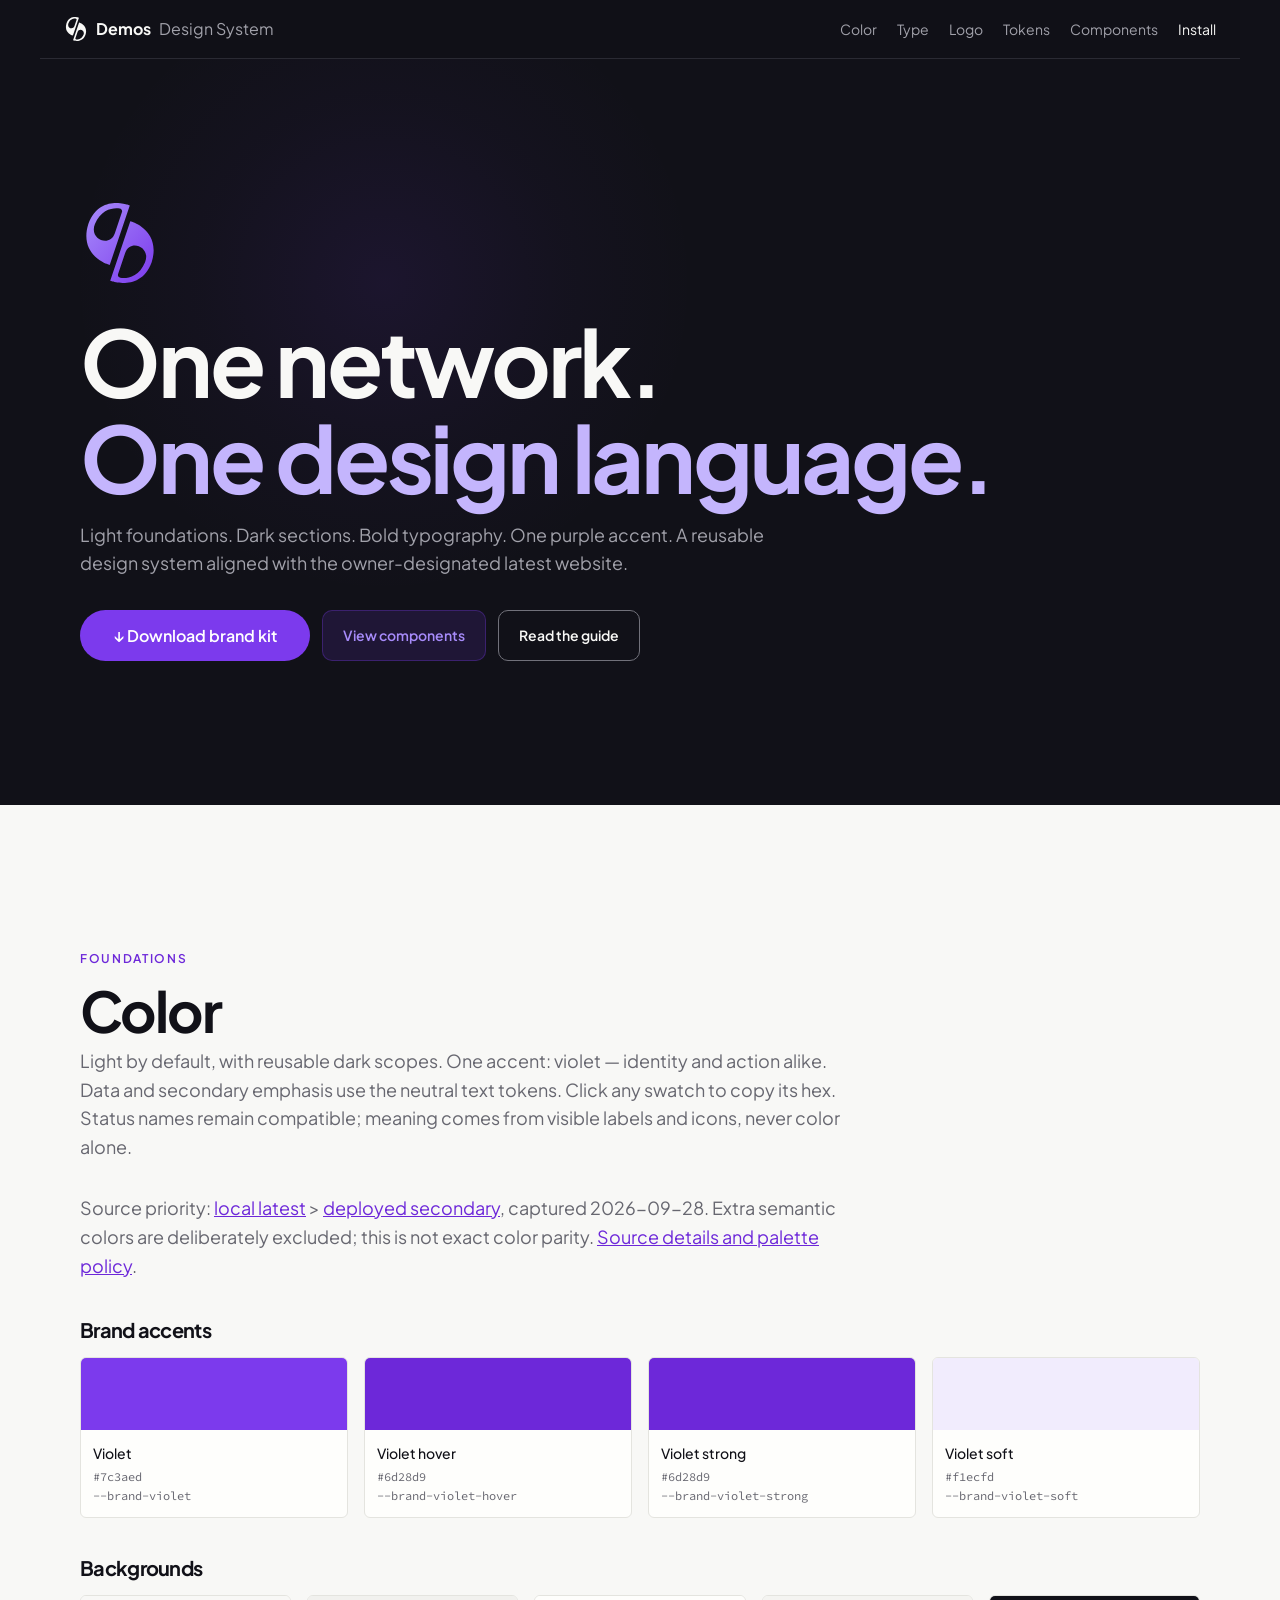
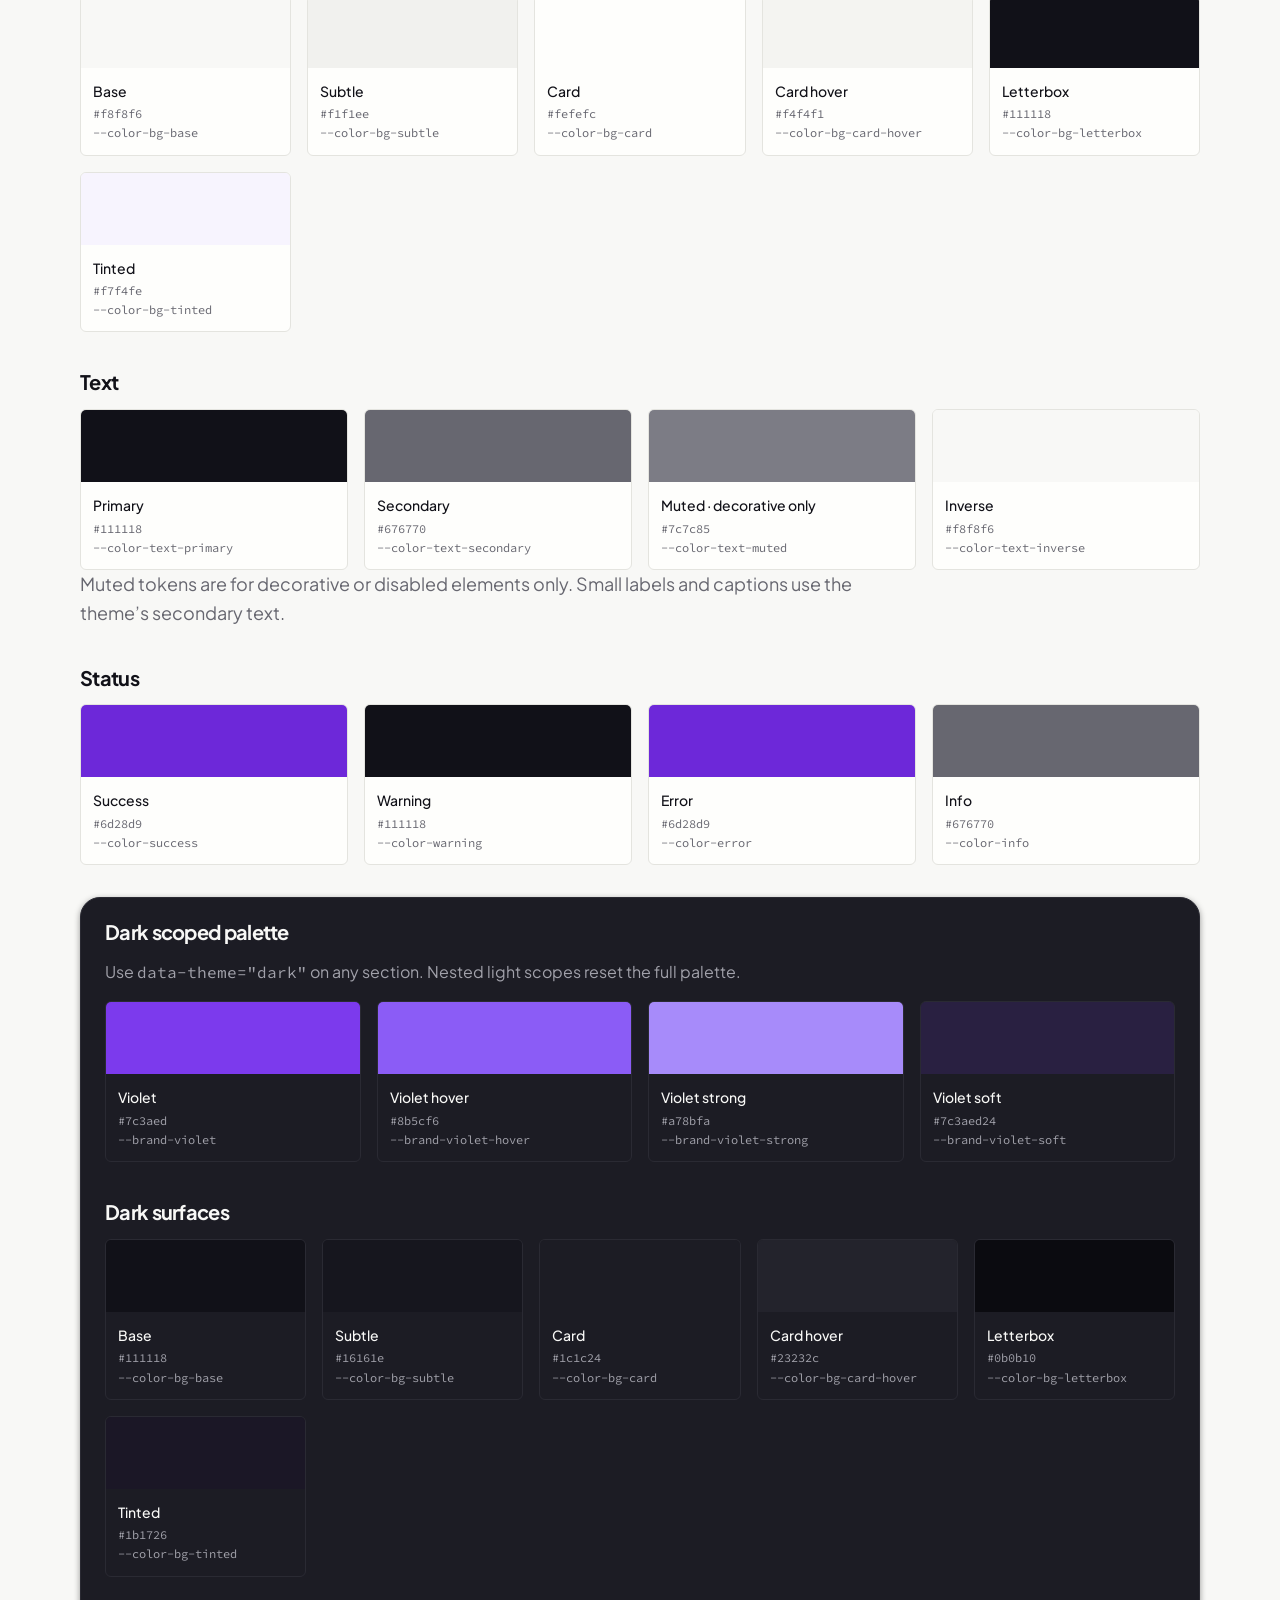
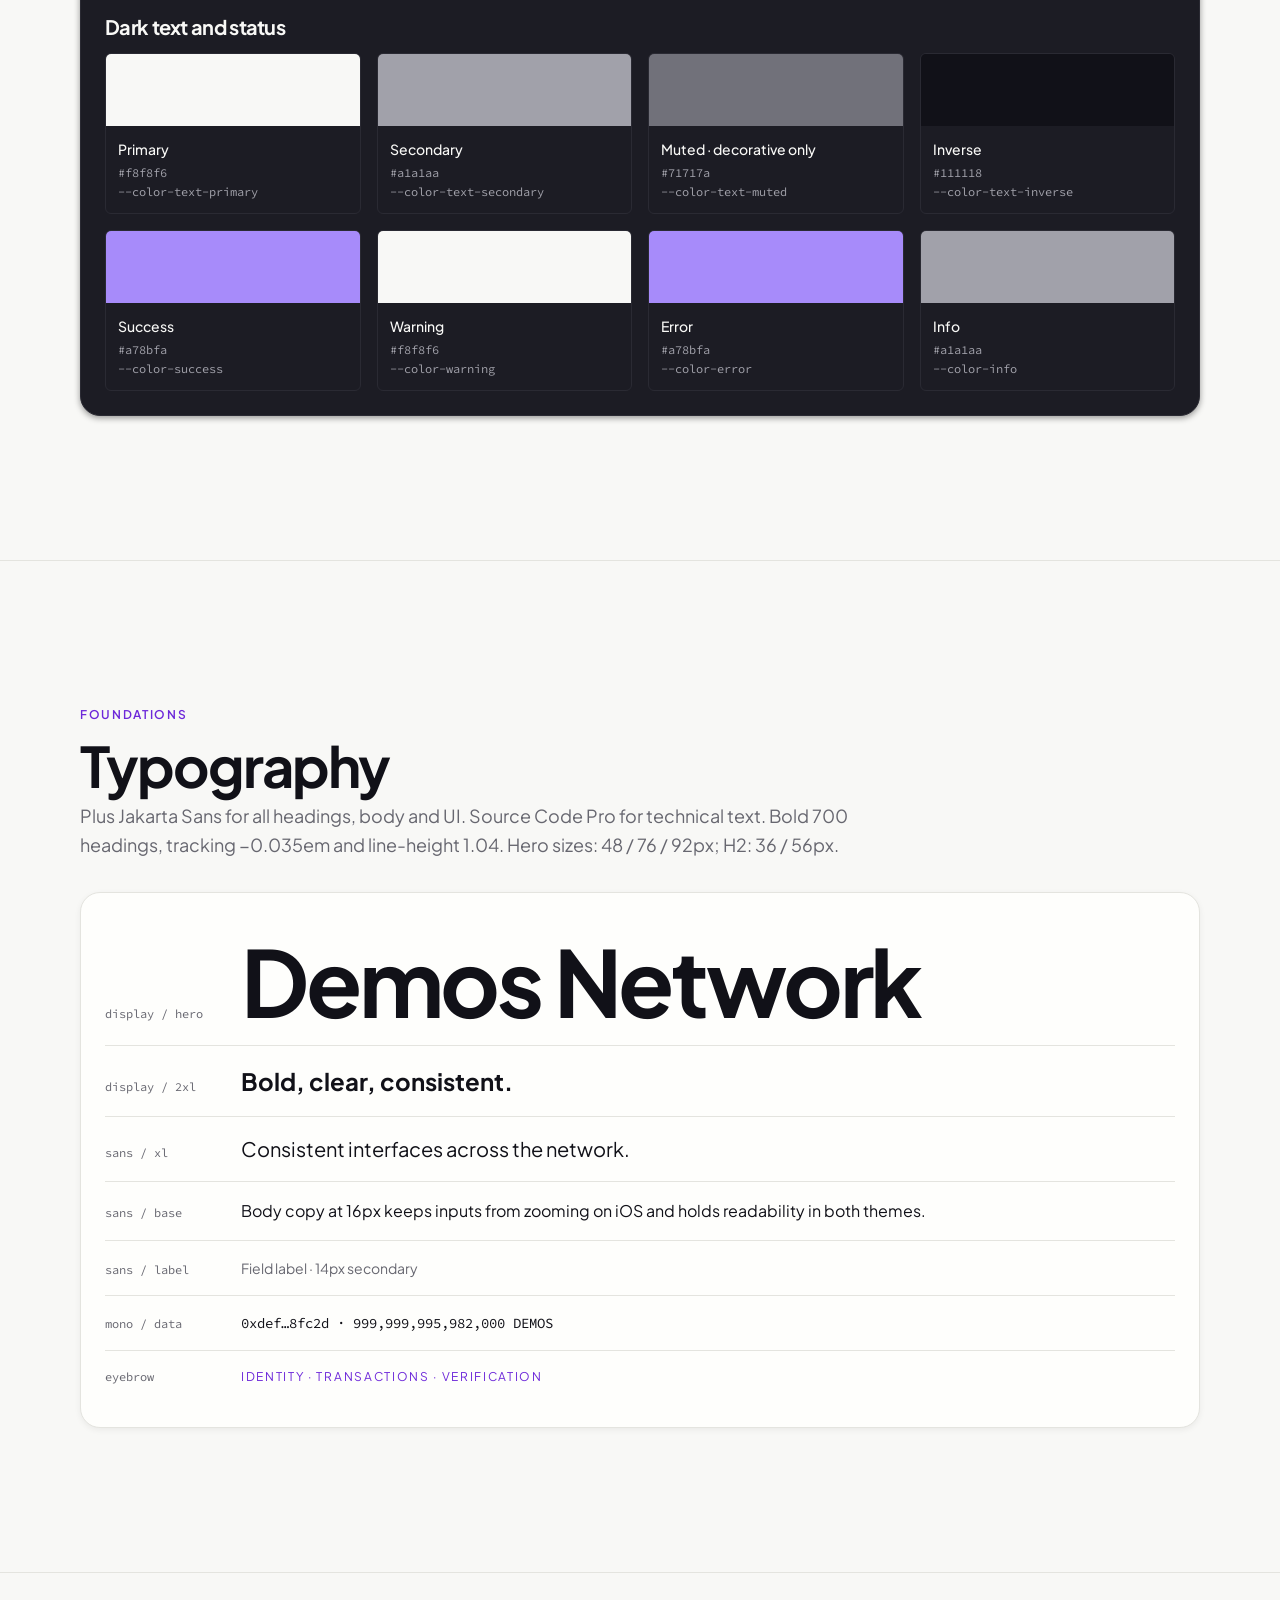
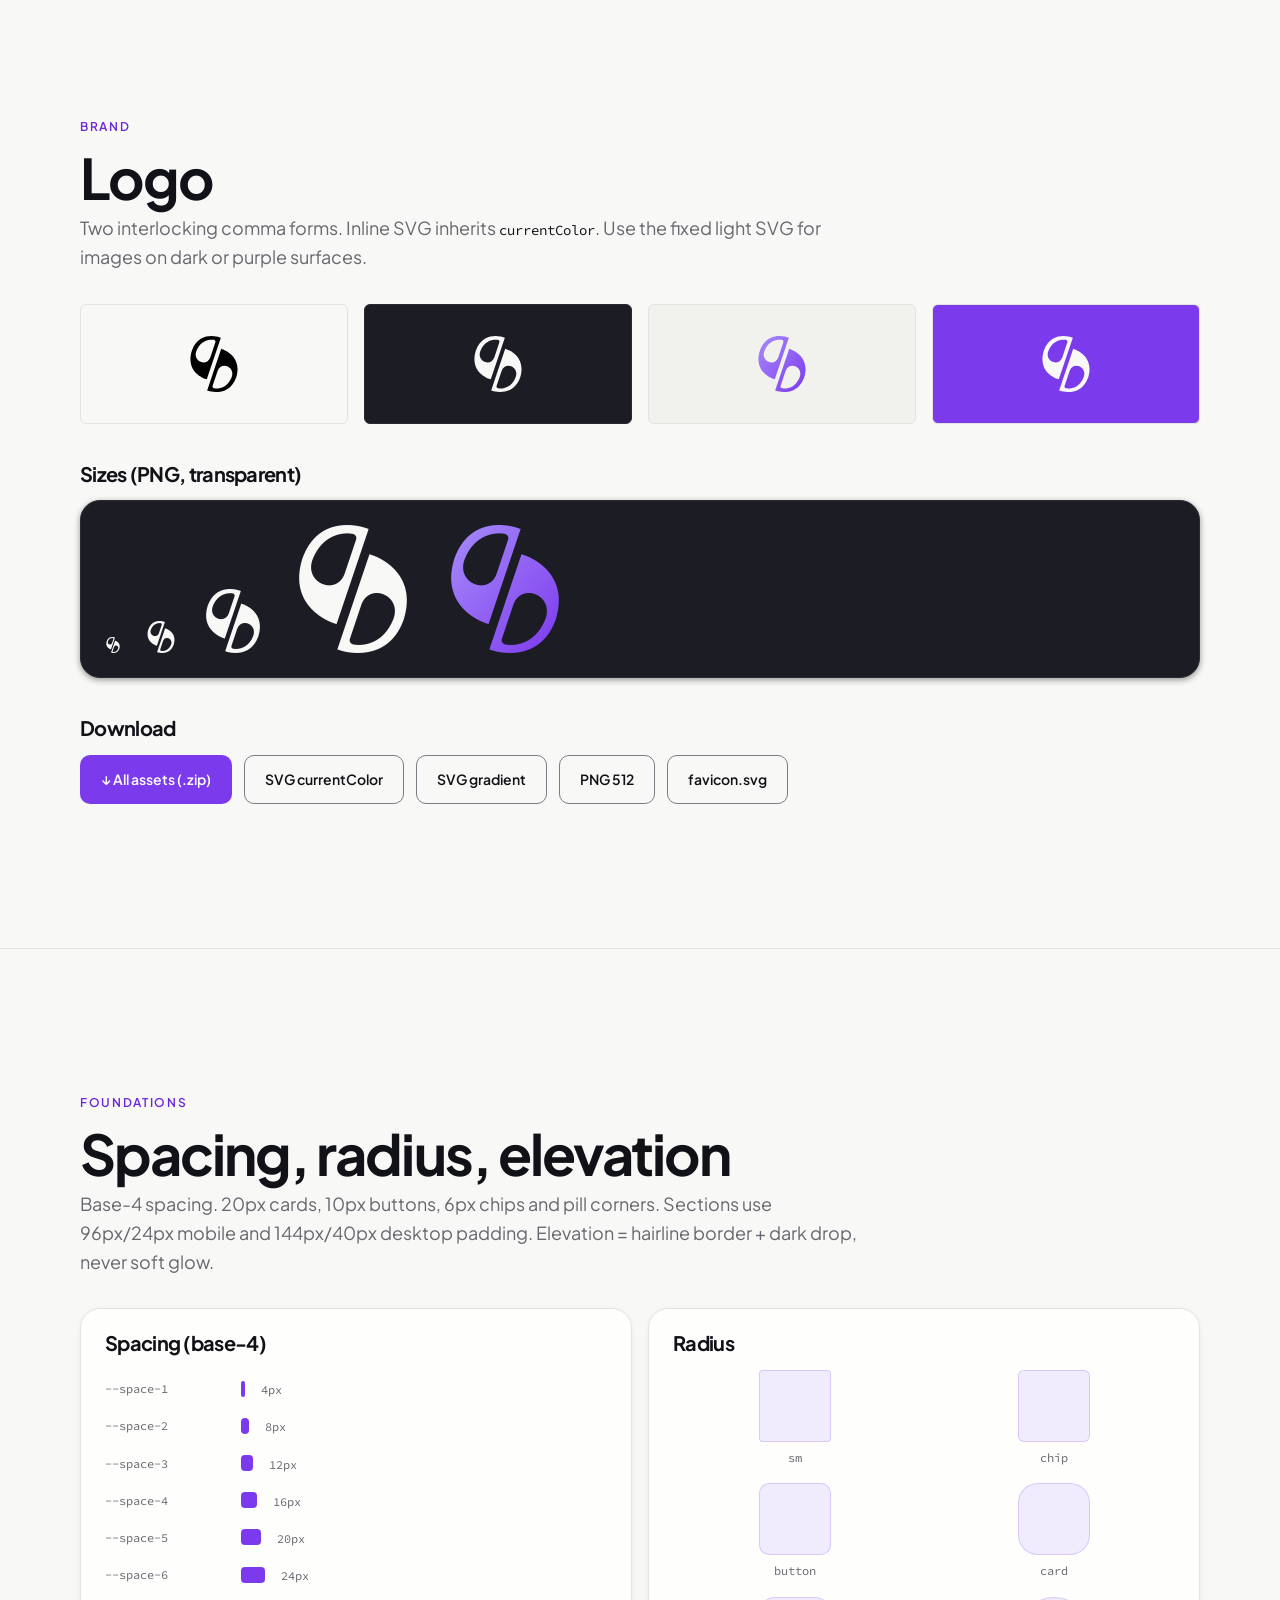
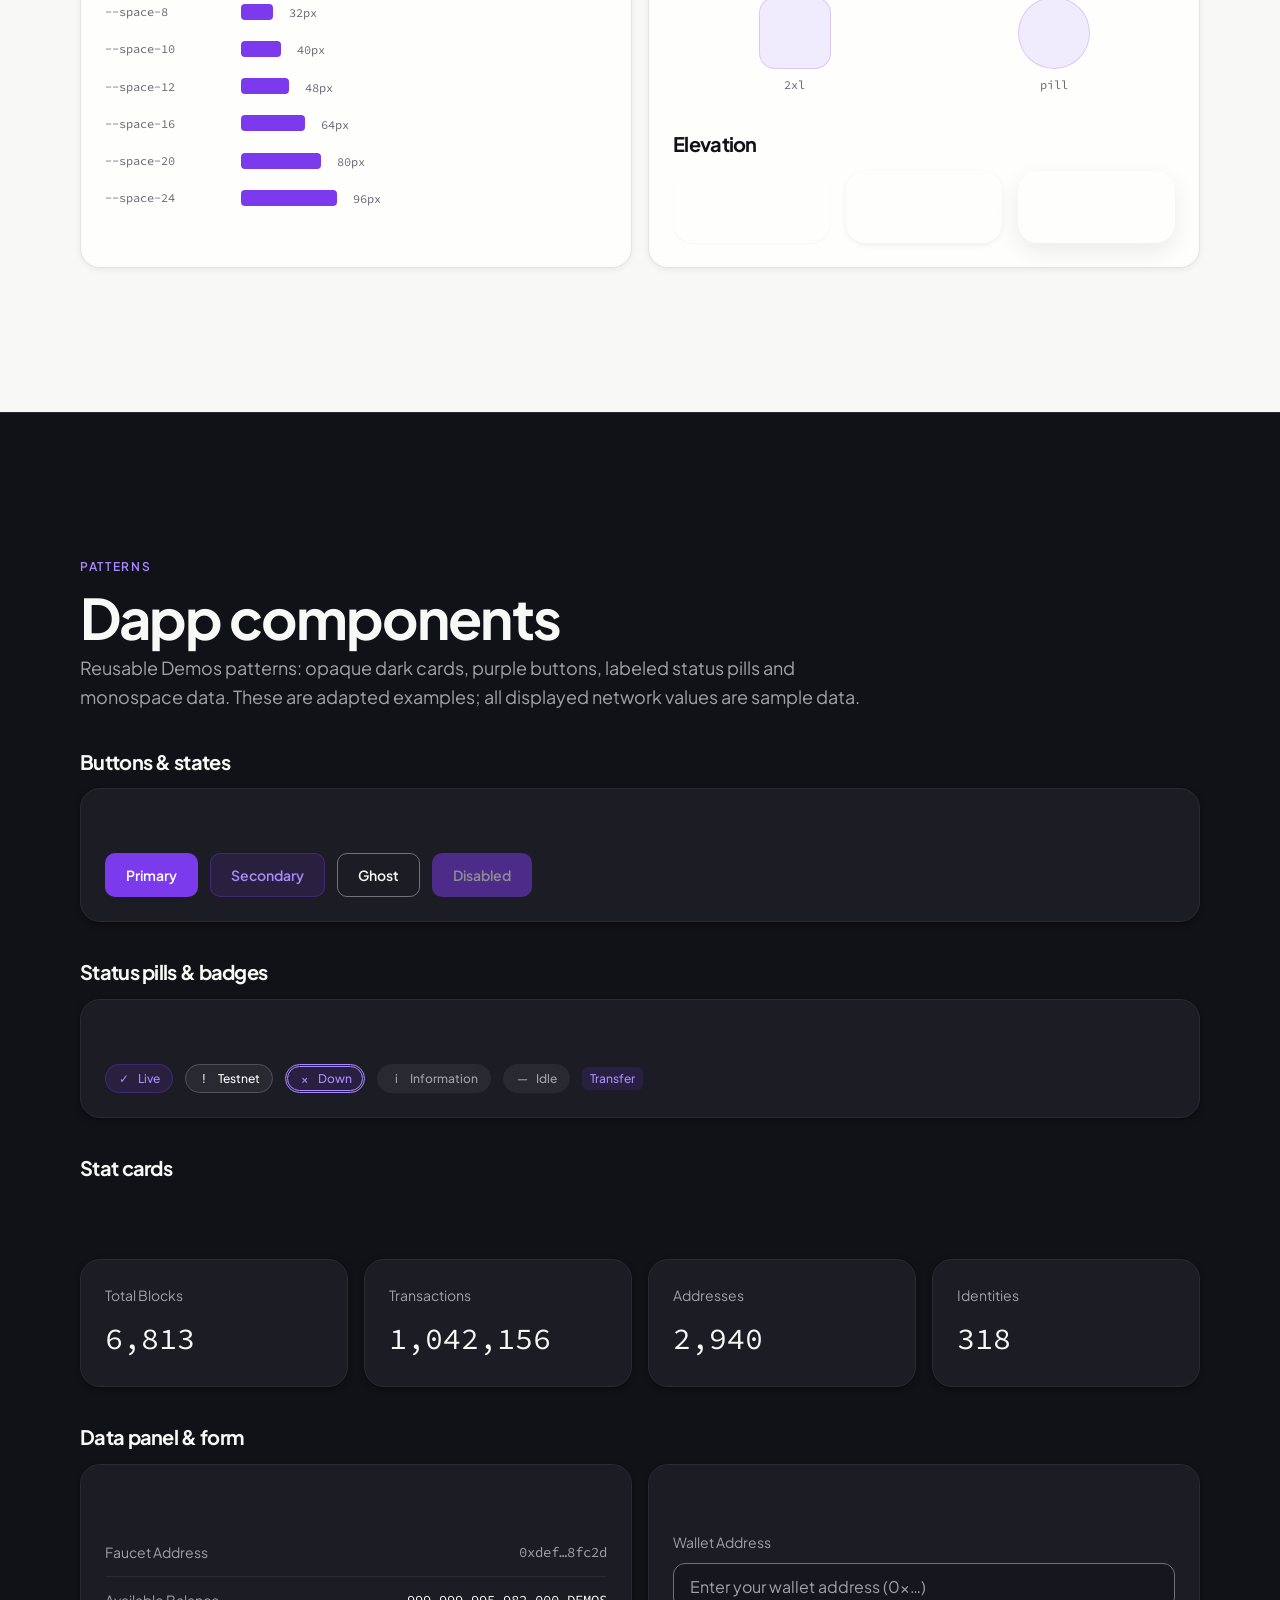
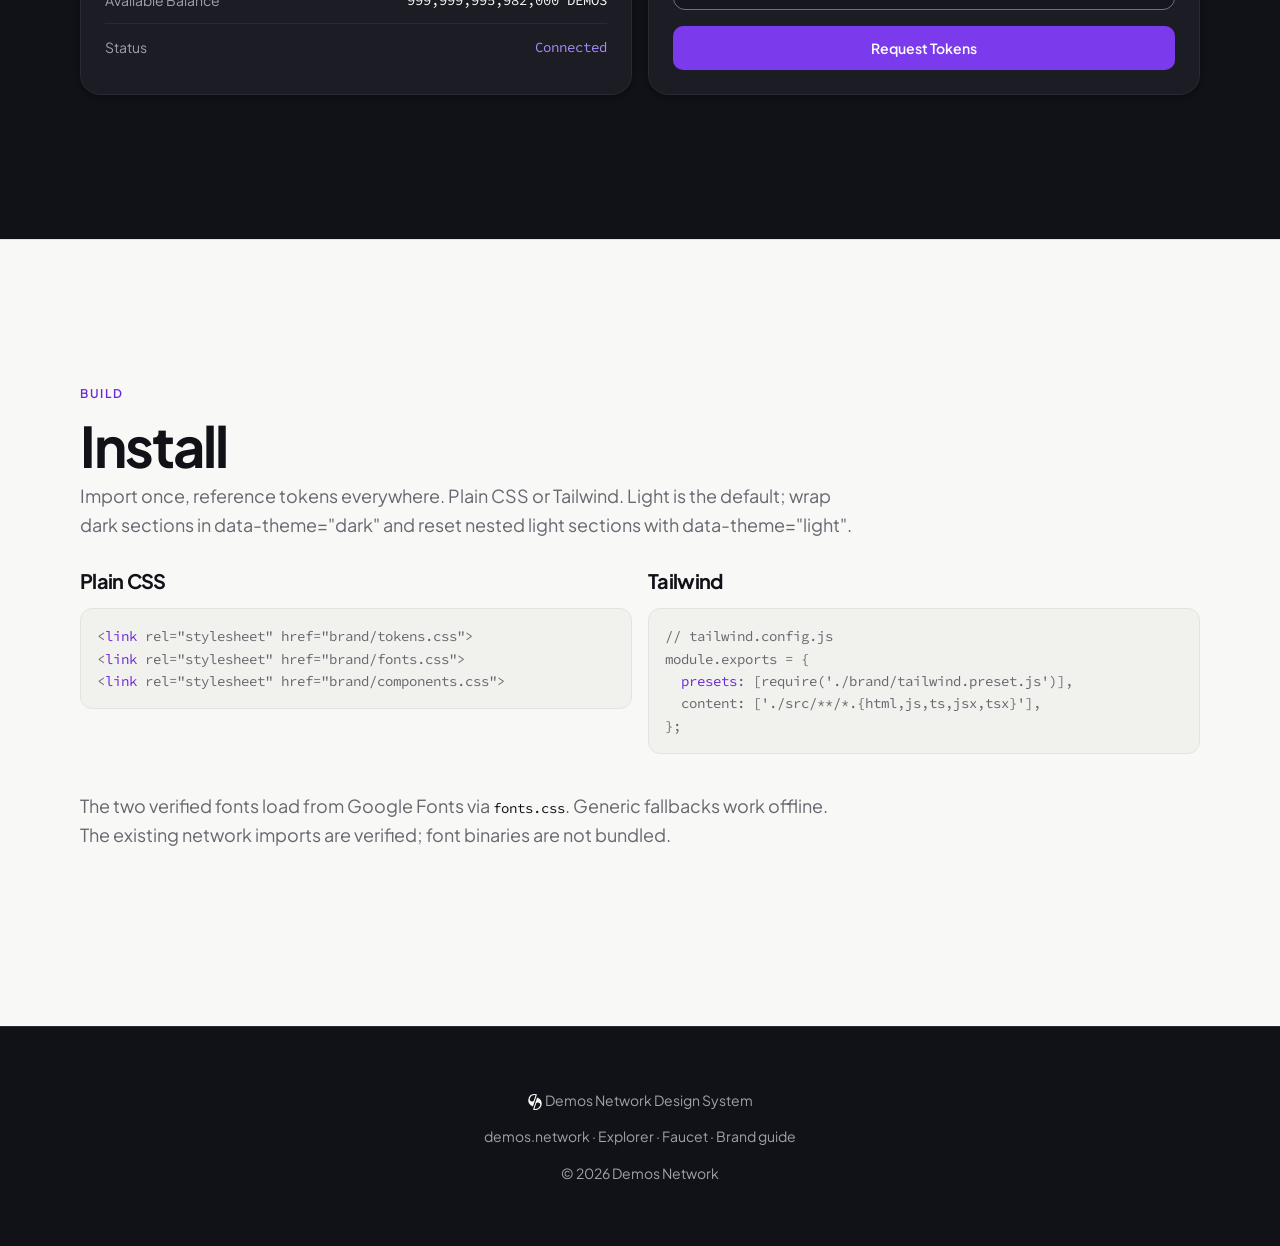
==== commit 5f713d21: "fix: prioritize latest website branding and scoped themes" ====
--- a/index.html
+++ b/index.html
@@ -19,7 +19,7 @@
   }
 
   /* layout */
-  .container{ max-width:var(--layout-content); margin:0 auto; padding:0 var(--space-6); position:relative; z-index:1; }
+  .container{ max-width:var(--layout-content); margin:0 auto; padding:0 var(--layout-gutter); position:relative; z-index:1; }
   section{ padding:var(--layout-section) 0; border-top:1px solid var(--color-border-subtle); position:relative; z-index:1; }
   section:first-of-type{ border-top:none; }
   .eyebrow{ text-transform:uppercase; letter-spacing:var(--tracking-eyebrow); font-size:var(--text-caption);
@@ -36,13 +36,13 @@
   @media (max-width:760px){ html{ scroll-padding-top:176px; } .site-nav__links{ flex-wrap:wrap; margin-left:0; gap:var(--space-3); } }
 
   /* hero */
-  .hero{ text-align:center; padding:var(--space-24) var(--layout-gutter) var(--space-20); }
+  .hero{ text-align:left; padding:var(--layout-section) 0; }
   .hero__mark{ height:80px; margin-bottom:var(--space-6); color:var(--color-text-primary); }
   .hero h1{ font-family:var(--font-display); font-size:var(--text-fluid-hero); line-height:var(--leading-hero);
-    letter-spacing:var(--tracking-hero); color:var(--color-text-primary); margin:0 auto var(--space-4); max-width:18ch; }
-  .hero h1 .v{ color:var(--brand-violet-strong); } .hero h1 .g{ color:var(--brand-violet); } .hero h1 .c{ color:var(--brand-violet-strong); }
-  .hero p{ color:var(--color-text-secondary); font-size:var(--text-fluid-body); max-width:54ch; margin:0 auto var(--space-8); }
-  .hero__cta{ display:flex; gap:var(--space-3); justify-content:center; flex-wrap:wrap; }
+    letter-spacing:var(--tracking-hero); color:var(--color-text-primary); margin:0 0 var(--space-4); max-width:18ch; }
+  .hero h1 .v{ color:var(--brand-violet-highlight); font-style:normal; } .hero h1 .g{ color:var(--brand-violet); } .hero h1 .c{ color:var(--brand-violet-strong); }
+  .hero p{ color:var(--color-text-secondary); font-size:var(--text-fluid-body); max-width:54ch; margin:0 0 var(--space-8); }
+  .hero__cta{ display:flex; gap:var(--space-3); justify-content:flex-start; flex-wrap:wrap; }
 
   /* grids */
   .grid > *, .specimen__text { min-width:0; overflow-wrap:anywhere; }
@@ -79,12 +79,12 @@
   .logo-cell{ display:flex; align-items:center; justify-content:center; height:120px;
     border-radius:var(--radius-md); border:1px solid var(--color-border); }
   .logo-cell img{ height:56px; }
-  .logo-cell--light{ background:var(--color-text-primary); } .logo-cell--violet{ background:var(--brand-violet); }
+  .logo-cell--light{ background:var(--color-bg-base); } .logo-cell--violet{ background:var(--brand-violet); }
   .logo-cell--card{ background:var(--color-bg-card); } .logo-cell--grad{ background:var(--color-bg-secondary); }
   .sizes{ display:flex; gap:var(--space-6); align-items:flex-end; flex-wrap:wrap; }
 
   /* code block */
-  pre{ background:var(--color-bg-letterbox); border:1px solid var(--color-border); border-radius:var(--radius-xl);
+  pre{ background:var(--color-bg-secondary); border:1px solid var(--color-border); border-radius:var(--radius-xl);
     padding:var(--space-4); overflow:auto; color:var(--color-text-secondary); font-family:var(--font-mono);
     font-size:var(--text-label); line-height:1.6; }
   pre .c{ color:var(--color-text-secondary); } pre .k{ color:var(--brand-violet-strong); }
@@ -119,7 +119,7 @@
 </head>
 <body class="dx-app">
 
-<div class="site-nav">
+<div class="site-nav" data-theme="dark">
   <nav class="dx-nav">
     <span class="dx-nav__brand"><img class="dx-logo" src="./brand/assets/demos-logo-white.svg" alt=""> Demos <span style="color:var(--color-text-secondary);font-weight:var(--font-weight-normal)">Design System</span></span>
     <div class="site-nav__links">
@@ -133,47 +133,55 @@
   </nav>
 </div>
 
-<header class="container hero dx-glow">
+<header class="hero dx-glow" data-theme="dark"><div class="container">
   <img class="hero__mark" src="./brand/assets/demos-logo-gradient.svg" alt="Demos">
   <h1>One network.<br><span class="v">One design language.</span></h1>
-  <p>Dark surfaces. Clear typography. One purple accent. A reusable design system aligned with demos.network, under a strict neutral-and-purple palette.</p>
+  <p>Light foundations. Dark sections. Bold typography. One purple accent. A reusable design system aligned with the owner-designated latest website.</p>
   <div class="hero__cta">
     <a class="dx-btn dx-btn--primary dx-btn--marketing" href="./brand/assets/demos-brand-assets.zip" download>↓ Download brand kit</a>
     <a class="dx-btn dx-btn--secondary" href="#components">View components</a>
     <a class="dx-btn dx-btn--ghost" href="./BRAND.md">Read the guide</a>
   </div>
-</header>
+</div></header>
 
 <main>
 <!-- COLOR -->
 <section id="color"><div class="container">
   <p class="eyebrow">Foundations</p>
   <h2 class="sec">Color</h2>
-  <p class="sec-lead">Dark-first. One accent: violet — identity and action alike. Data and secondary emphasis use the neutral text tokens. Click any swatch to copy its hex. Status names remain compatible; meaning comes from visible labels and icons, never color alone.</p>
-
-  <p class="sec-lead">Source: <a href="https://demos.network/">demos.network</a>, captured 2026-09-28. Extra semantic colors on the site are deliberately excluded; this is not exact color parity. <a href="./PROVENANCE.md">Source details and palette policy</a>.</p>
+  <p class="sec-lead">Light by default, with reusable dark scopes. One accent: violet — identity and action alike. Data and secondary emphasis use the neutral text tokens. Click any swatch to copy its hex. Status names remain compatible; meaning comes from visible labels and icons, never color alone.</p>
+
+  <p class="sec-lead">Source priority: <a href="http://localhost:3005/">local latest</a> &gt; <a href="https://demos.network/">deployed secondary</a>, captured 2026-09-28. Extra semantic colors are deliberately excluded; this is not exact color parity. <a href="./PROVENANCE.md">Source details and palette policy</a>.</p>
   <h3 class="sub">Brand accents</h3>
   <div class="grid grid-4" id="sw-brand"></div>
   <h3 class="sub">Backgrounds</h3>
   <div class="grid grid-4" id="sw-bg"></div>
   <h3 class="sub">Text</h3>
   <div class="grid grid-4" id="sw-text"></div>
-  <p class="sec-lead">Muted #6b7280 is retained for decorative or disabled elements only. Small labels and captions use secondary #9ca3af.</p>
+  <p class="sec-lead">Muted tokens are for decorative or disabled elements only. Small labels and captions use the theme’s secondary text.</p>
   <h3 class="sub">Status</h3>
   <div class="grid grid-4" id="sw-status"></div>
+  <div class="dx-card" data-theme="dark" style="margin-top:var(--space-8)">
+    <h3 class="sub" style="margin-top:0">Dark scoped palette</h3>
+    <p>Use <code>data-theme="dark"</code> on any section. Nested light scopes reset the full palette.</p>
+    <div class="grid grid-4" id="sw-dark-brand"></div>
+    <h3 class="sub">Dark surfaces</h3><div class="grid grid-4" id="sw-dark-bg"></div>
+    <h3 class="sub">Dark text and status</h3><div class="grid grid-4" id="sw-dark-text"></div>
+    <div class="grid grid-4" id="sw-dark-status" style="margin-top:var(--space-4)"></div>
+  </div>
 </div></section>
 
 <!-- TYPE -->
 <section id="type"><div class="container">
   <p class="eyebrow">Foundations</p>
   <h2 class="sec">Typography</h2>
-  <p class="sec-lead">Plus Jakarta Sans for all headings, body and UI. Source Code Pro for technical text. Regular 400 headings, with tight tracking and space to breathe.</p>
+  <p class="sec-lead">Plus Jakarta Sans for all headings, body and UI. Source Code Pro for technical text. Bold 700 headings, tracking −0.035em and line-height 1.04. Hero sizes: 48 / 76 / 92px; H2: 36 / 56px.</p>
 
   <div class="dx-card">
-    <div class="specimen"><span class="specimen__tag">display / hero</span><span class="specimen__text" style="font-family:var(--font-display);font-size:var(--text-fluid-hero);line-height:var(--leading-hero);letter-spacing:var(--tracking-hero)">Demos Network</span></div>
-    <div class="specimen"><span class="specimen__tag">display / 2xl</span><span class="specimen__text" style="font-family:var(--font-display);font-size:var(--text-2xl)">Two economies. One rail.</span></div>
+    <div class="specimen"><span class="specimen__tag">display / hero</span><span class="specimen__text" style="font-family:var(--font-display);font-weight:var(--font-weight-bold);font-size:var(--text-fluid-hero);line-height:var(--leading-hero);letter-spacing:var(--tracking-hero)">Demos Network</span></div>
+    <div class="specimen"><span class="specimen__tag">display / 2xl</span><span class="specimen__text" style="font-family:var(--font-display);font-weight:var(--font-weight-bold);font-size:var(--text-2xl)">Bold, clear, consistent.</span></div>
     <div class="specimen"><span class="specimen__tag">sans / xl</span><span class="specimen__text" style="font-size:var(--text-xl)">Consistent interfaces across the network.</span></div>
-    <div class="specimen"><span class="specimen__tag">sans / base</span><span class="specimen__text" style="font-size:var(--text-base)">Body copy at 16px keeps inputs from zooming on iOS and holds readability on dark.</span></div>
+    <div class="specimen"><span class="specimen__tag">sans / base</span><span class="specimen__text" style="font-size:var(--text-base)">Body copy at 16px keeps inputs from zooming on iOS and holds readability in both themes.</span></div>
     <div class="specimen"><span class="specimen__tag">sans / label</span><span class="specimen__text" style="font-size:var(--text-label);color:var(--color-text-secondary)">Field label · 14px secondary</span></div>
     <div class="specimen"><span class="specimen__tag">mono / data</span><span class="specimen__text dx-mono dx-mono--accent">0xdef…8fc2d · 999,999,995,982,000 DEMOS</span></div>
     <div class="specimen" style="border:none"><span class="specimen__tag">eyebrow</span><span class="specimen__text" style="text-transform:uppercase;letter-spacing:var(--tracking-eyebrow);font-size:var(--text-caption);color:var(--brand-violet-strong)">Identity · Transactions · Verification</span></div>
@@ -187,14 +195,14 @@
   <p class="sec-lead">Two interlocking comma forms. Inline SVG inherits <code class="dx-mono">currentColor</code>. Use the fixed light SVG for images on dark or purple surfaces.</p>
 
   <div class="grid grid-4">
-    <div class="logo-cell logo-cell--light"><img src="./brand/assets/demos-logo.svg" alt="on light"></div>
-    <div class="logo-cell logo-cell--card"><img src="./brand/assets/demos-logo-white.svg" style="color:var(--color-text-primary)" alt="on card"></div>
+    <div class="logo-cell logo-cell--light" data-theme="light"><img src="./brand/assets/demos-logo.svg" alt="on light"></div>
+    <div class="logo-cell logo-cell--card" data-theme="dark"><img src="./brand/assets/demos-logo-white.svg" style="color:var(--color-text-primary)" alt="on card"></div>
     <div class="logo-cell logo-cell--grad"><img src="./brand/assets/demos-logo-gradient.svg" alt="gradient"></div>
     <div class="logo-cell logo-cell--violet"><img src="./brand/assets/demos-logo-white.svg" style="color:var(--color-text-primary)" alt="on violet"></div>
   </div>
 
   <h3 class="sub">Sizes (PNG, transparent)</h3>
-  <div class="dx-card sizes">
+  <div class="dx-card sizes" data-theme="dark">
     <img src="./brand/assets/png/demos-logo-white-16.png" alt="16" title="16px">
     <img src="./brand/assets/png/demos-logo-white-32.png" alt="32" title="32px">
     <img src="./brand/assets/png/demos-logo-white-64.png" alt="64" title="64px">
@@ -216,7 +224,7 @@
 <section id="tokens"><div class="container">
   <p class="eyebrow">Foundations</p>
   <h2 class="sec">Spacing, radius, elevation</h2>
-  <p class="sec-lead">Base-4 spacing. Radius 4→16 + pill. Elevation = hairline border + dark drop, never soft glow.</p>
+  <p class="sec-lead">Base-4 spacing. 20px cards, 10px buttons, 6px chips and pill corners. Sections use 96px/24px mobile and 144px/40px desktop padding. Elevation = hairline border + dark drop, never soft glow.</p>
 
   <div class="grid grid-2">
     <div class="dx-card">
@@ -237,7 +245,7 @@
 </div></section>
 
 <!-- COMPONENTS -->
-<section id="components"><div class="container">
+<section id="components" data-theme="dark"><div class="container">
   <p class="eyebrow">Patterns</p>
   <h2 class="sec">Dapp components</h2>
   <p class="sec-lead">Reusable Demos patterns: opaque dark cards, purple buttons, labeled status pills and monospace data. These are adapted examples; all displayed network values are sample data.</p>
@@ -316,7 +324,7 @@
 <section id="install"><div class="container">
   <p class="eyebrow">Build</p>
   <h2 class="sec">Install</h2>
-  <p class="sec-lead">Import once, reference tokens everywhere. Plain CSS or Tailwind.</p>
+  <p class="sec-lead">Import once, reference tokens everywhere. Plain CSS or Tailwind. Light is the default; wrap dark sections in data-theme="dark" and reset nested light sections with data-theme="light".</p>
 
   <div class="grid grid-2">
     <div>
@@ -334,11 +342,11 @@
 };</pre>
     </div>
   </div>
-  <p class="sec-lead" style="margin-top:var(--space-6)">The two verified fonts load from Google Fonts via <code class="dx-mono">fonts.css</code>. Generic fallbacks work offline. See the guide for self-hosting and source details.</p>
+  <p class="sec-lead" style="margin-top:var(--space-6)">The two verified fonts load from Google Fonts via <code class="dx-mono">fonts.css</code>. Generic fallbacks work offline. The existing network imports are verified; font binaries are not bundled.</p>
 </div></section>
 
 </main>
-<footer class="footer">
+<footer class="footer" data-theme="dark">
   <p><img class="dx-logo" src="./brand/assets/demos-logo-white.svg" alt="" style="height:1.2em;color:var(--color-text-secondary)"> Demos Network Design System</p>
   <p><a href="https://demos.network">demos.network</a> · <a href="https://scan.demos.network">Explorer</a> · <a href="https://faucet.demos.sh">Faucet</a> · <a href="./BRAND.md">Brand guide</a></p>
   <p style="color:var(--color-text-faint)">© 2026 Demos Network</p>
@@ -348,14 +356,14 @@
 
 <script>
 // Resolve swatches from canonical CSS so displayed values cannot drift.
-const tokens = getComputedStyle(document.documentElement);
+// Read each swatch group in its own theme scope, including inherited overrides.
 const COLORS = {
   brand: [['Violet','--brand-violet'], ['Violet hover','--brand-violet-hover'], ['Violet strong','--brand-violet-strong'], ['Violet soft','--brand-violet-soft']],
   bg: [['Base','--color-bg-base'], ['Subtle','--color-bg-subtle'], ['Card','--color-bg-card'], ['Card hover','--color-bg-card-hover'], ['Letterbox','--color-bg-letterbox'], ['Tinted','--color-bg-tinted']],
   text: [['Primary','--color-text-primary'], ['Secondary','--color-text-secondary'], ['Muted · decorative only','--color-text-muted'], ['Inverse','--color-text-inverse']],
   status: [['Success','--color-success'], ['Warning','--color-warning'], ['Error','--color-error'], ['Info','--color-info']],
 };
-function swatch([name,varname]){
+function swatch([name,varname], tokens){
   const hex = tokens.getPropertyValue(varname).trim();
   return `<div class="swatch" data-copy="${hex}" role="button" tabindex="0" aria-label="Copy ${name} ${hex}">
     <div class="swatch__chip" style="background:${hex}"></div>
@@ -365,8 +373,12 @@
       <div class="swatch__var">${varname}</div>
     </div></div>`;
 }
-for(const [k,list] of Object.entries(COLORS)){
-  document.getElementById('sw-'+k).innerHTML = list.map(swatch).join('');
+for(const prefix of ['sw-', 'sw-dark-']){
+  for(const [k,list] of Object.entries(COLORS)){
+    const group = document.getElementById(prefix+k);
+    const tokens = getComputedStyle(group);
+    group.innerHTML = list.map(item => swatch(item, tokens)).join('');
+  }
 }
 
 // spacing scale bars
@@ -377,7 +389,7 @@
    <span class="swatch__val">${px}px</span></div>`).join('');
 
 // radius demos
-const RADII = [['sm','4px'],['chip','6px'],['button','10px'],['card','14px'],['2xl','16px'],['pill','9999px']];
+const RADII = [['sm','4px'],['chip','6px'],['button','10px'],['card','20px'],['2xl','16px'],['pill','9999px']];
 document.getElementById('radius-demos').innerHTML = RADII.map(([n,v])=>
   `<div style="text-align:center"><div class="radius-demo" style="border-radius:var(--radius-${n});margin:0 auto"></div>
    <div class="swatch__var" style="margin-top:6px">${n}</div></div>`).join('');
--- a/brand/tokens.css
+++ b/brand/tokens.css
@@ -1,73 +1,10 @@
-/* Demos Network — canonical dark tokens.
- * Observed source: https://demos.network/ (2026-09-28).
- * Strict neutral-and-purple palette; status colors deliberately differ from the site.
- * See PROVENANCE.md. Run python3 scripts/sync_tokens.py after changing :root.
+/* Demos Network — light default with reusable dark scopes.
+ * Primary: http://localhost:3005/ (owner-designated latest, 2026-09-28).
+ * Secondary: https://demos.network/. See PROVENANCE.md for superseded history.
+ * Strict neutral-and-purple palette, including statuses. CSS is canonical.
+ * Run python3 scripts/sync_tokens.py after editing any token block.
  */
 :root {
-  color-scheme: dark;
-
-  /* Purple: action / hover / readable emphasis */
-  --brand-violet: #7c3aed;
-  --brand-violet-hover: #8b5cf6;
-  --brand-violet-strong: #a78bfa;
-  --brand-violet-soft: #7c3aed1f;
-  --brand-violet-soft-hover: #7c3aed2e;
-  --brand-violet-border: #7c3aed4d;
-
-  /* Observed surfaces; primary/secondary/hover retain the older API names. */
-  --color-bg-letterbox: #06060a;
-  --color-bg-primary: #0a0a0f;
-  --color-bg-base: #0a0a0f;
-  --color-bg-secondary: #111118;
-  --color-bg-subtle: #111118;
-  --color-bg-card: #16161f;
-  --color-bg-card-hover: #1c1c28;
-  --color-bg-hover: #1c1c28;
-  --color-bg-tinted: #13121f;
-
-  /* Optional translucent adaptations. Default cards are opaque. */
-  --glass-card: #16161ff2;
-  --glass-card-hover: #1c1c28f2;
-  --glass-panel: #0a0a0fd9;
-  --glass-border: #ffffff14;
-
-  --color-text-primary: #f0f0f5;
-  --color-text-secondary: #9ca3af;
-  --color-text-muted: #6b7280; /* Decorative/disabled only, not small readable text. */
-  --color-text-faint: #9ca3af; /* Compatibility name; readable captions/placeholders. */
-  --color-text-inverse: #0a0a0a;
-  --color-text-on-accent: #ffffff;
-
-  --color-border-subtle: #ffffff0e;
-  --color-border: #ffffff14;
-  --color-border-strong: #ffffff3d;
-  --color-border-hover: #ffffff29;
-
-  /* Semantic names remain stable; always pair statuses with a visible label. */
-  --color-success: #a78bfa;
-  --color-success-soft: #7c3aed1f;
-  --color-success-muted: #a78bfa21;
-  --color-warning: #f0f0f5;
-  --color-warning-soft: #ffffff0f;
-  --color-warning-muted: #ffffff14;
-  --color-error: #a78bfa;
-  --color-error-soft: #7c3aed1f;
-  --color-error-muted: #a78bfa21;
-  --color-info: #9ca3af;
-  --color-info-soft: #ffffff0f;
-  --color-info-muted: #ffffff14;
-
-  /* Strong purple ring separated from controls by a dark offset. */
-  --color-focus-ring: #a78bfa;
-  --focus-ring: 0 0 0 2px var(--color-bg-primary), 0 0 0 4px var(--color-focus-ring);
-
-  /* Purple-only interpretation of the site's accent → strong linear treatment.
-   * Radials are package adaptations, not measured live gradient geometry. */
-  --gradient-brand: linear-gradient(135deg, #7c3aed 0%, #a78bfa 100%);
-  --glow-hero: radial-gradient(60% 50% at 50% 35%, #7c3aed1a 0%, #7c3aed00 65%);
-  --glow-ambient: radial-gradient(520px at 50% 30%, #7c3aed1a, #7c3aed08 35%, #00000000 60%);
-  --vignette: radial-gradient(75% 55%, #00000000 0%, #000000b3 100%);
-
   /* Only the two verified families, followed by generic fallbacks. */
   --font-sans: "Plus Jakarta Sans", system-ui, sans-serif;
   --font-display: "Plus Jakarta Sans", system-ui, sans-serif;
@@ -85,18 +22,18 @@
   --text-2xl: 1.5rem;
   --text-3xl: 1.875rem;
   --text-hero: 3rem;
-  --text-fluid-hero: clamp(2.5rem, 7vw, 4.5rem);
-  --text-fluid-h2: clamp(2.25rem, 5.5vw, 4.5rem);
+  --text-fluid-hero: 3rem;
+  --text-fluid-h2: 2.25rem;
   --text-fluid-h3: clamp(1.5rem, 3vw, 2rem);
   --text-fluid-body: clamp(1rem, 1.4vw, 1.125rem);
-  --leading-hero: 1.05;
-  --leading-tight: 1.1;
+  --leading-hero: 1.04;
+  --leading-tight: 1.04;
   --leading-snug: 1.375;
   --leading-normal: 1.5;
   --leading-body: 1.6;
-  --tracking-tight: -0.025em;
-  --tracking-hero: -0.02em;
-  --tracking-section: -0.015em;
+  --tracking-tight: -0.035em;
+  --tracking-hero: -0.035em;
+  --tracking-section: -0.035em;
   --tracking-wide: 0.025em;
   --tracking-eyebrow: 0.14em;
 
@@ -116,7 +53,7 @@
   --space-card-padding: 24px;
   --layout-content: 1200px;
   --layout-gutter: 24px;
-  --layout-section: clamp(80px, 8vw, 128px);
+  --layout-section: 96px;
 
   --radius-sm: 4px;
   --radius-md: 6px;
@@ -124,13 +61,10 @@
   --radius-lg: 8px;
   --radius-button: 10px;
   --radius-xl: 12px;
-  --radius-card: 14px;
+  --radius-card: 20px;
   --radius-2xl: 16px;
   --radius-pill: 9999px;
 
-  --shadow-sm: 0 1px 2px #0006;
-  --shadow-md: 0 0 0 1px #ffffff0e, 0 2px 6px #0006;
-  --shadow-lg: 0 0 0 1px #ffffff0e, 0 8px 24px #00000080;
   --blur-sm: 8px;
   --blur-md: 12px;
   --blur-2xl: 40px;
@@ -140,6 +74,134 @@
   --transition: all var(--duration-base) var(--ease-standard);
 }
 
+/* Light theme: complete overrides also support nested theme boundaries. */
+:root, [data-theme="light"], .dx-theme-light {
+  color-scheme: light;
+  --brand-violet: #7c3aed;
+  --brand-violet-hover: #6d28d9;
+  --brand-violet-strong: #6d28d9;
+  --brand-violet-highlight: #6d28d9;
+  --brand-violet-soft: #f1ecfd;
+  --brand-violet-soft-hover: #ede9fe;
+  --brand-violet-border: #7c3aed33;
+  --color-bg-letterbox: #111118;
+  --color-bg-primary: #f8f8f6;
+  --color-bg-base: #f8f8f6;
+  --color-bg-secondary: #f1f1ee;
+  --color-bg-subtle: #f1f1ee;
+  --color-bg-card: #fefefc;
+  --color-bg-card-hover: #f4f4f1;
+  --color-bg-hover: #f4f4f1;
+  --color-bg-tinted: #f7f4fe;
+  --glass-card: #fefefcf2;
+  --glass-card-hover: #f4f4f1f2;
+  --glass-panel: #f8f8f6d9;
+  --glass-border: #e4e4df;
+  --color-text-primary: #111118;
+  --color-text-secondary: #676770;
+  --color-text-muted: #7c7c85;
+  --color-text-faint: #676770;
+  --color-text-inverse: #f8f8f6;
+  --color-text-on-accent: #ffffff;
+  --color-text-on-accent-hover: #ffffff;
+  --color-border-subtle: #e4e4df;
+  --color-border: #e4e4df;
+  --color-border-strong: #bdbdb6;
+  --color-border-hover: #d2d2cc;
+  --color-border-control: #7c7c85;
+  --color-success: #6d28d9;
+  --color-success-soft: #f1ecfd;
+  --color-success-muted: #ede9fe;
+  --color-warning: #111118;
+  --color-warning-soft: #00000008;
+  --color-warning-muted: #0000000f;
+  --color-error: #6d28d9;
+  --color-error-soft: #f1ecfd;
+  --color-error-muted: #ede9fe;
+  --color-info: #676770;
+  --color-info-soft: #00000008;
+  --color-info-muted: #00000008;
+  --color-focus-ring: #6d28d9;
+  --focus-ring: 0 0 0 2px var(--color-bg-primary), 0 0 0 4px var(--color-focus-ring);
+  --gradient-brand: linear-gradient(135deg, #7c3aed 0%, #6d28d9 100%);
+  --glow-hero: radial-gradient(60% 50% at 30% 35%, #7c3aed0f 0%, #7c3aed00 65%);
+  --glow-ambient: radial-gradient(520px at 30% 30%, #7c3aed0f, #7c3aed08 35%, #00000000 60%);
+  --vignette: radial-gradient(75% 55%, #00000000 0%, #0000000f 100%);
+  --shadow-sm: 0 1px 2px #0000000a;
+  --shadow-md: 0 2px 6px #0000000f;
+  --shadow-lg: 0 8px 24px #00000014;
+}
+
+/* Dark theme: complete overrides also support nested theme boundaries. */
+[data-theme="dark"], [data-surface="ink"], .dx-theme-dark {
+  color-scheme: dark;
+  --brand-violet: #7c3aed;
+  --brand-violet-hover: #8b5cf6;
+  --brand-violet-strong: #a78bfa;
+  --brand-violet-highlight: #c4b5fd;
+  --brand-violet-soft: #7c3aed24;
+  --brand-violet-soft-hover: #7c3aed33;
+  --brand-violet-border: #7c3aed4d;
+  --color-bg-letterbox: #0b0b10;
+  --color-bg-primary: #111118;
+  --color-bg-base: #111118;
+  --color-bg-secondary: #16161e;
+  --color-bg-subtle: #16161e;
+  --color-bg-card: #1c1c24;
+  --color-bg-card-hover: #23232c;
+  --color-bg-hover: #23232c;
+  --color-bg-tinted: #1b1726;
+  --glass-card: #1c1c24f2;
+  --glass-card-hover: #23232cf2;
+  --glass-panel: #111118d9;
+  --glass-border: #2a2a33;
+  --color-text-primary: #f8f8f6;
+  --color-text-secondary: #a1a1aa;
+  --color-text-muted: #71717a;
+  --color-text-faint: #a1a1aa;
+  --color-text-inverse: #111118;
+  --color-text-on-accent: #ffffff;
+  --color-text-on-accent-hover: #000000;
+  --color-border-subtle: #2a2a33;
+  --color-border: #2a2a33;
+  --color-border-strong: #52525b;
+  --color-border-hover: #3a3a45;
+  --color-border-control: #71717a;
+  --color-success: #a78bfa;
+  --color-success-soft: #7c3aed24;
+  --color-success-muted: #a78bfa21;
+  --color-warning: #f8f8f6;
+  --color-warning-soft: #ffffff0f;
+  --color-warning-muted: #ffffff14;
+  --color-error: #a78bfa;
+  --color-error-soft: #7c3aed24;
+  --color-error-muted: #a78bfa21;
+  --color-info: #a1a1aa;
+  --color-info-soft: #ffffff0f;
+  --color-info-muted: #ffffff14;
+  --color-focus-ring: #a78bfa;
+  --focus-ring: 0 0 0 2px var(--color-bg-primary), 0 0 0 4px var(--color-focus-ring);
+  --gradient-brand: linear-gradient(135deg, #7c3aed 0%, #a78bfa 100%);
+  --glow-hero: radial-gradient(60% 50% at 30% 35%, #7c3aed1a 0%, #7c3aed00 65%);
+  --glow-ambient: radial-gradient(520px at 30% 30%, #7c3aed1a, #7c3aed08 35%, #00000000 60%);
+  --vignette: radial-gradient(75% 55%, #00000000 0%, #000000b3 100%);
+  --shadow-sm: 0 1px 2px #0006;
+  --shadow-md: 0 2px 6px #0006;
+  --shadow-lg: 0 8px 24px #00000080;
+}
+
+/* Source breakpoints: md 810px, lg 1200px; compatible fluid names are retained. */
+@media (min-width: 810px) {
+  :root {
+    --text-fluid-hero: 4.75rem;
+    --text-fluid-h2: 3.5rem;
+    --layout-gutter: 40px;
+    --layout-section: 144px;
+  }
+}
+@media (min-width: 1200px) {
+  :root { --text-fluid-hero: 5.75rem; }
+}
 @media (prefers-reduced-motion: reduce) {
   :root { --duration-fast: 0ms; --duration-base: 0ms; }
   html { scroll-behavior: auto; }
--- a/brand/fonts.css
+++ b/brand/fonts.css
@@ -1,5 +1,5 @@
-/* Verified families from demos.network, captured 2026-09-28.
- * Normal weights include 400 for headings/body and 500/600/700 for UI emphasis.
+/* Verified families from the latest localhost source, captured 2026-09-28.
+ * Headings use 700; body uses 400; UI emphasis uses 500/600/700.
  * Network access is required for this import; generic fallbacks work offline.
  * For self-hosting, retain the two family names and their upstream OFL licenses.
  */
@@ -13,7 +13,9 @@
 }
 h1, h2, h3, h4, h5, h6 {
   font-family: var(--font-display);
-  font-weight: var(--font-weight-normal);
+  font-weight: var(--font-weight-bold);
+  letter-spacing: var(--tracking-section);
+  line-height: var(--leading-tight);
 }
 button, input, select, textarea { font-family: var(--font-sans); }
 code, pre, kbd, samp, .font-mono, .dx-mono, .dx-stat__value, svg text, svg tspan {
--- a/brand/components.css
+++ b/brand/components.css
@@ -1,6 +1,6 @@
 /*
  * Demos Network — Component primitives (vanilla CSS, framework-agnostic)
- * Built on tokens.css. Reusable dapp patterns adapted to demos.network styles.
+ * Built on tokens.css. Reusable dapp patterns adapted to the latest localhost branding values.
  * Source and deliberate differences: ../PROVENANCE.md.
  *
  * Class prefix `dx-` = Demos eXperience.
@@ -19,6 +19,12 @@
   font-family: var(--font-sans);
   font-size: var(--text-base);
   line-height: var(--leading-body);
+}
+
+/* Explicit theme surfaces; use on a section or an entire application. */
+[data-theme], [data-surface="ink"], .dx-theme-light, .dx-theme-dark {
+  background-color: var(--color-bg-base);
+  color: var(--color-text-secondary);
 }
 
 /* Signature ambient violet glow behind hero/page content */
@@ -87,11 +93,11 @@
   background: var(--brand-violet);
   color: var(--color-text-on-accent);
 }
-/* Dark hover text keeps small labels readable on the brighter hover fill. */
-.dx-btn--primary:hover:not(:disabled) { background: var(--brand-violet-hover); color: var(--color-text-inverse); }
+/* Each theme supplies a contrasting hover label. */
+.dx-btn--primary:hover:not(:disabled) { background: var(--brand-violet-hover); color: var(--color-text-on-accent-hover); }
 .dx-btn--marketing { border-radius: var(--radius-pill); padding-inline: var(--space-8); font-size: var(--text-base); }
 
-/* Secondary = violet-tinted, light text */
+/* Secondary = violet-tinted, readable purple text */
 .dx-btn--secondary {
   background: var(--brand-violet-soft);
   border-color: var(--brand-violet-border);
@@ -102,7 +108,7 @@
 /* Ghost = transparent, hairline border */
 .dx-btn--ghost {
   background: transparent;
-  border-color: var(--color-border);
+  border-color: var(--color-border-control);
   color: var(--color-text-primary);
 }
 .dx-btn--ghost:hover:not(:disabled) { background: var(--color-bg-hover); }
@@ -174,7 +180,7 @@
   min-height: 44px;
   padding: var(--space-3) var(--space-4);
   background: var(--color-bg-secondary);
-  border: 1px solid var(--color-border);
+  border: 1px solid var(--color-border-control);
   border-radius: var(--radius-xl);
   color: var(--color-text-primary);
   font-family: var(--font-sans);
